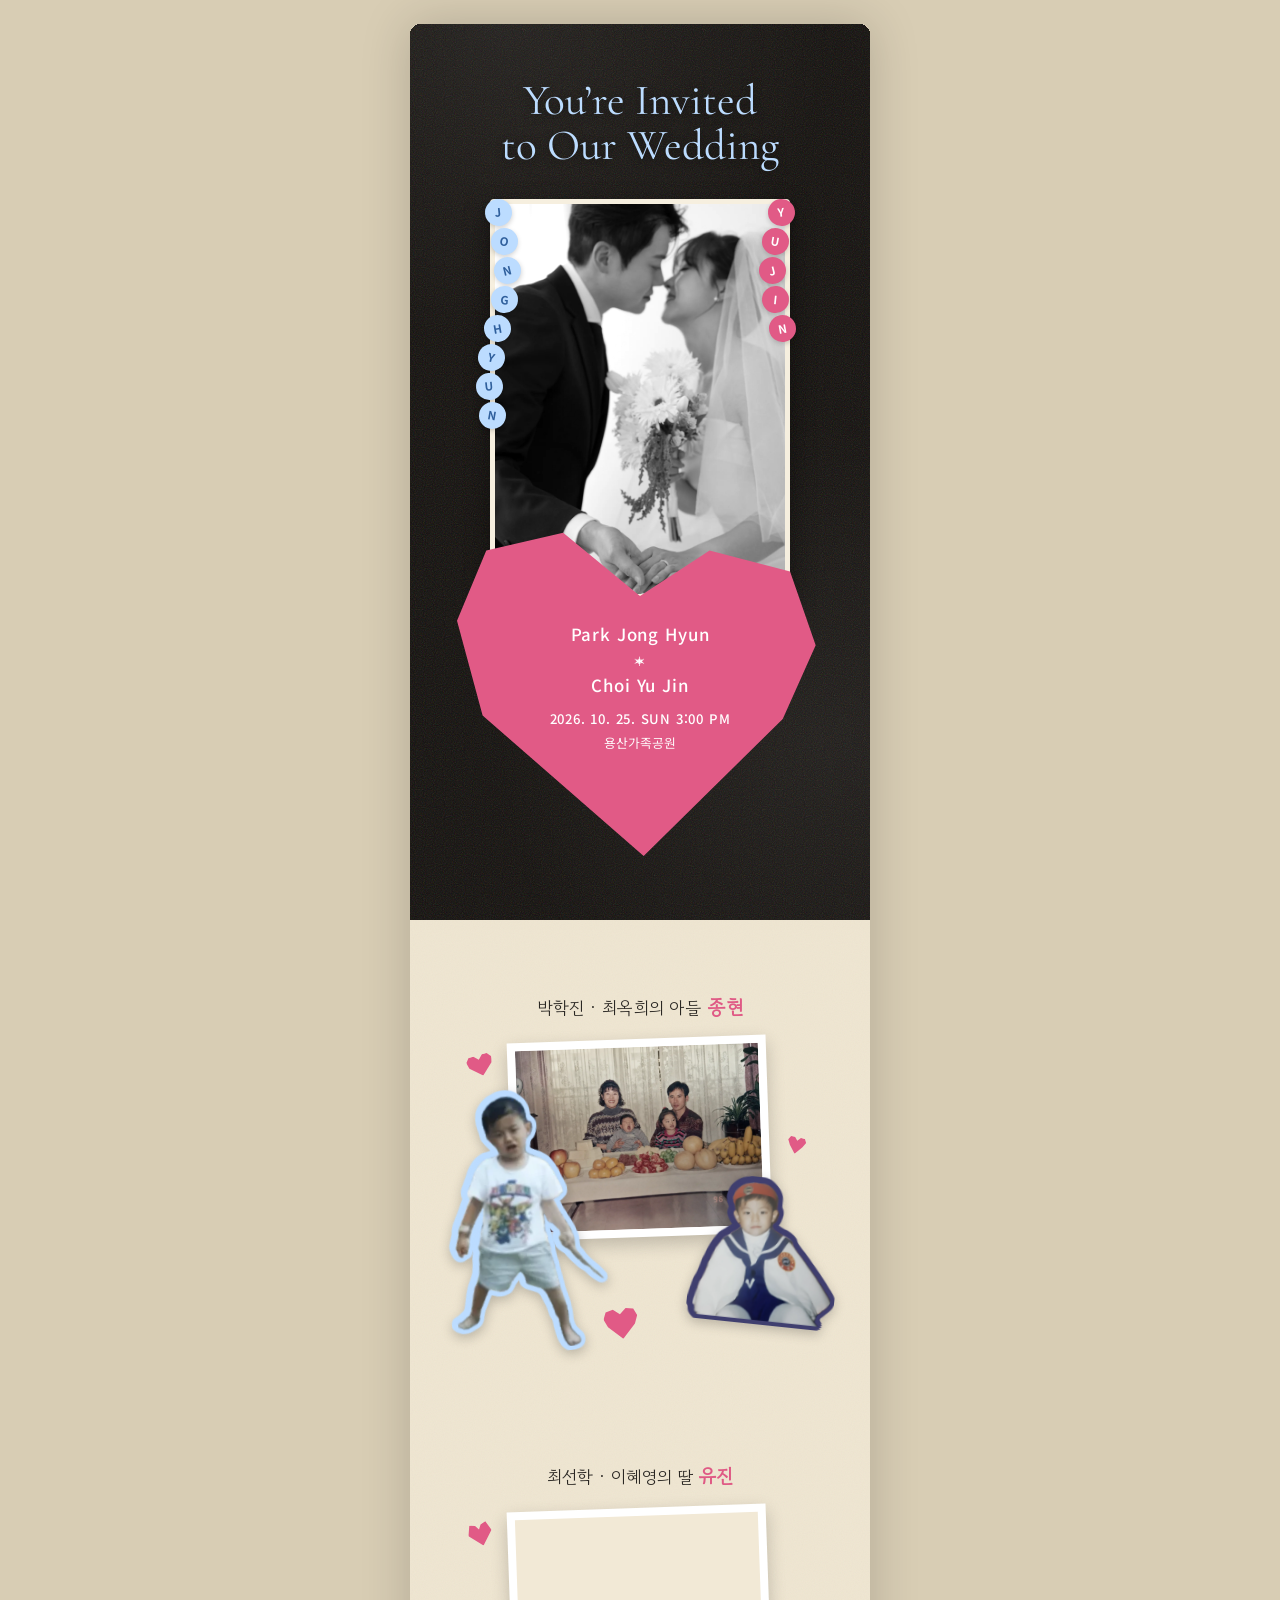
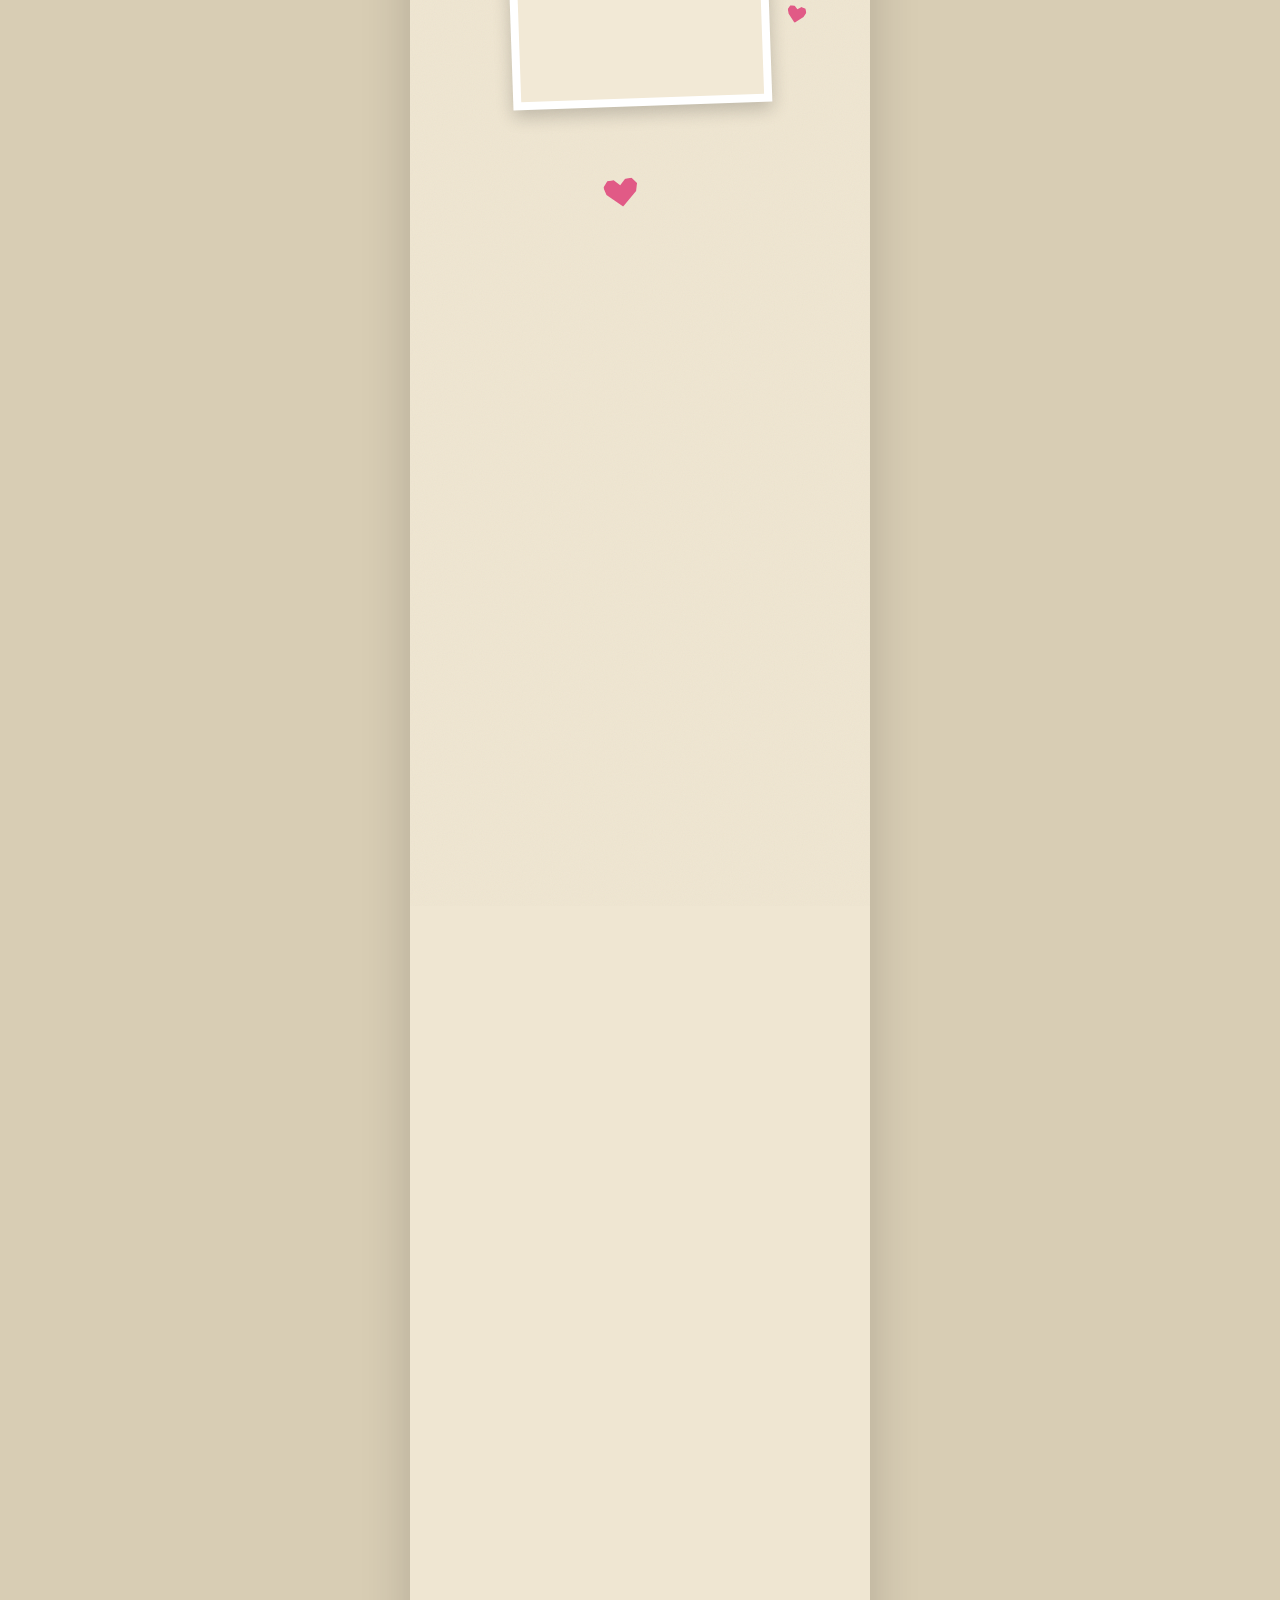
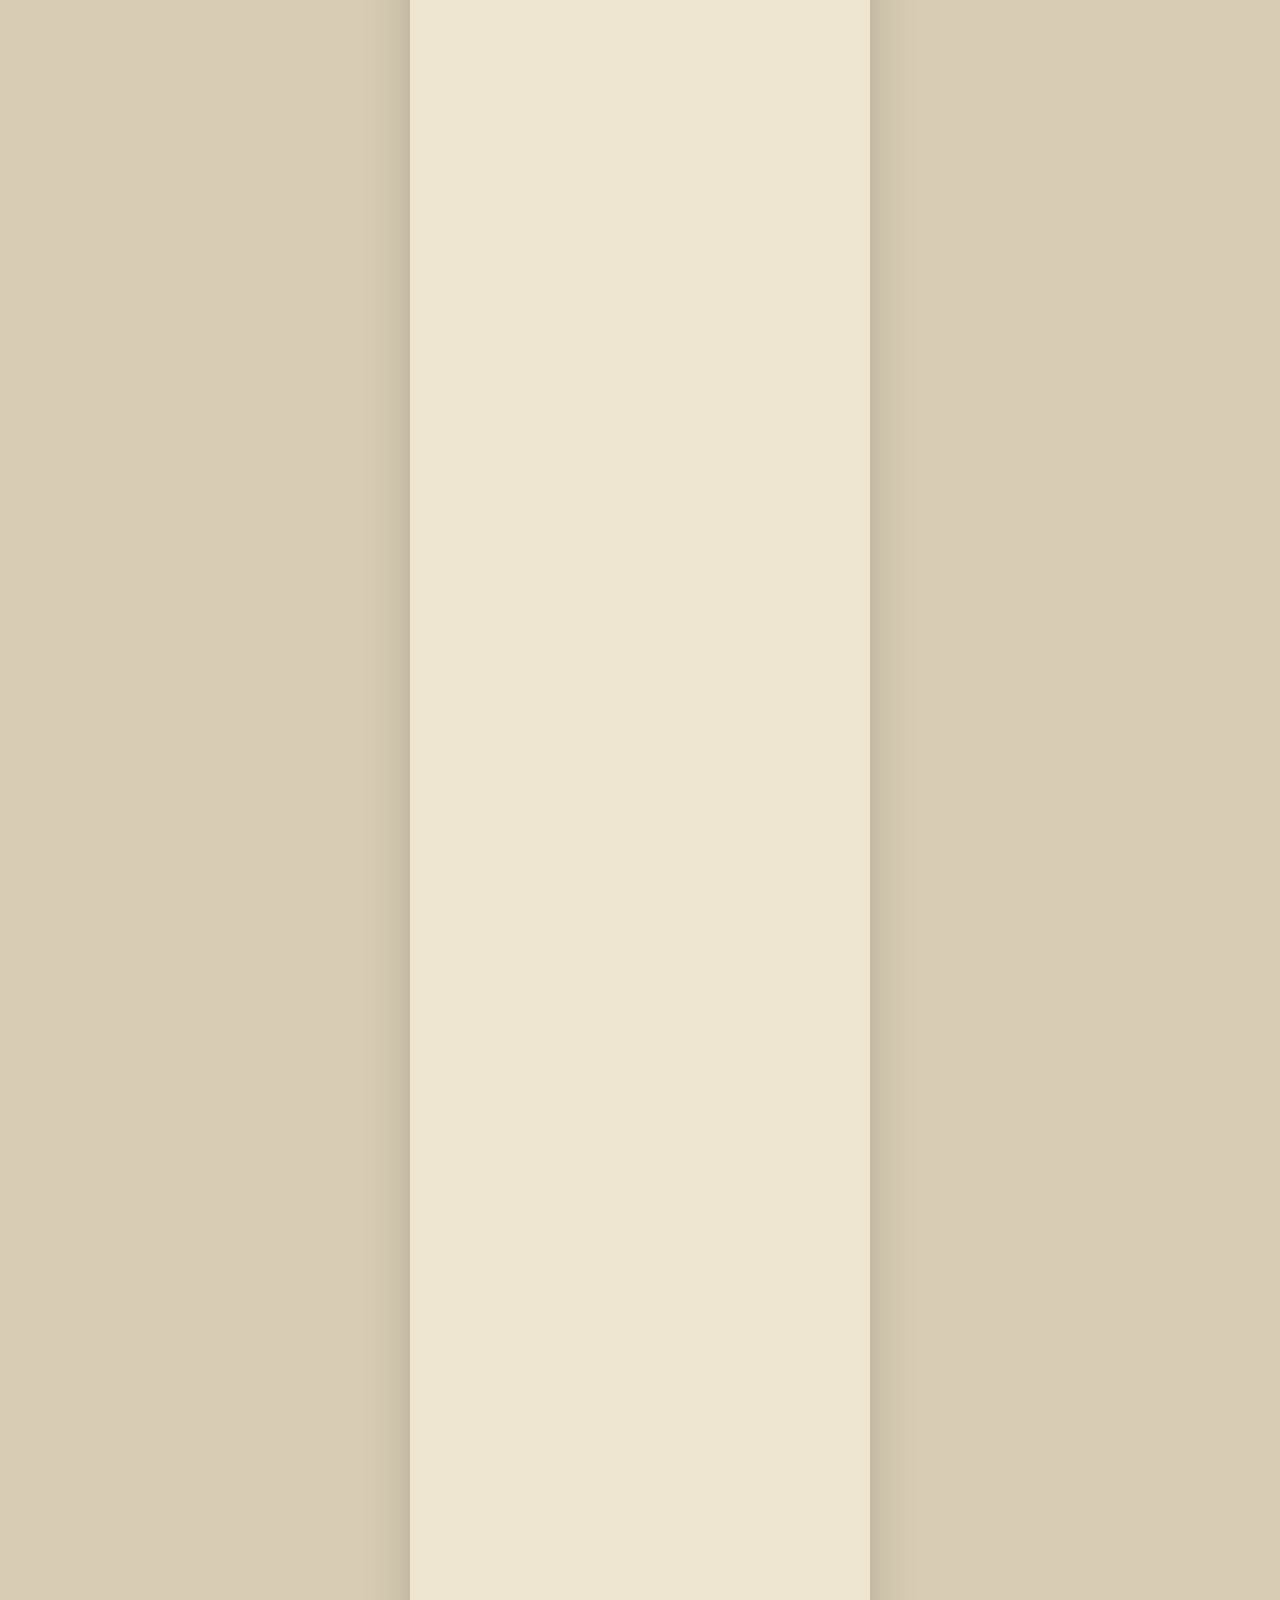
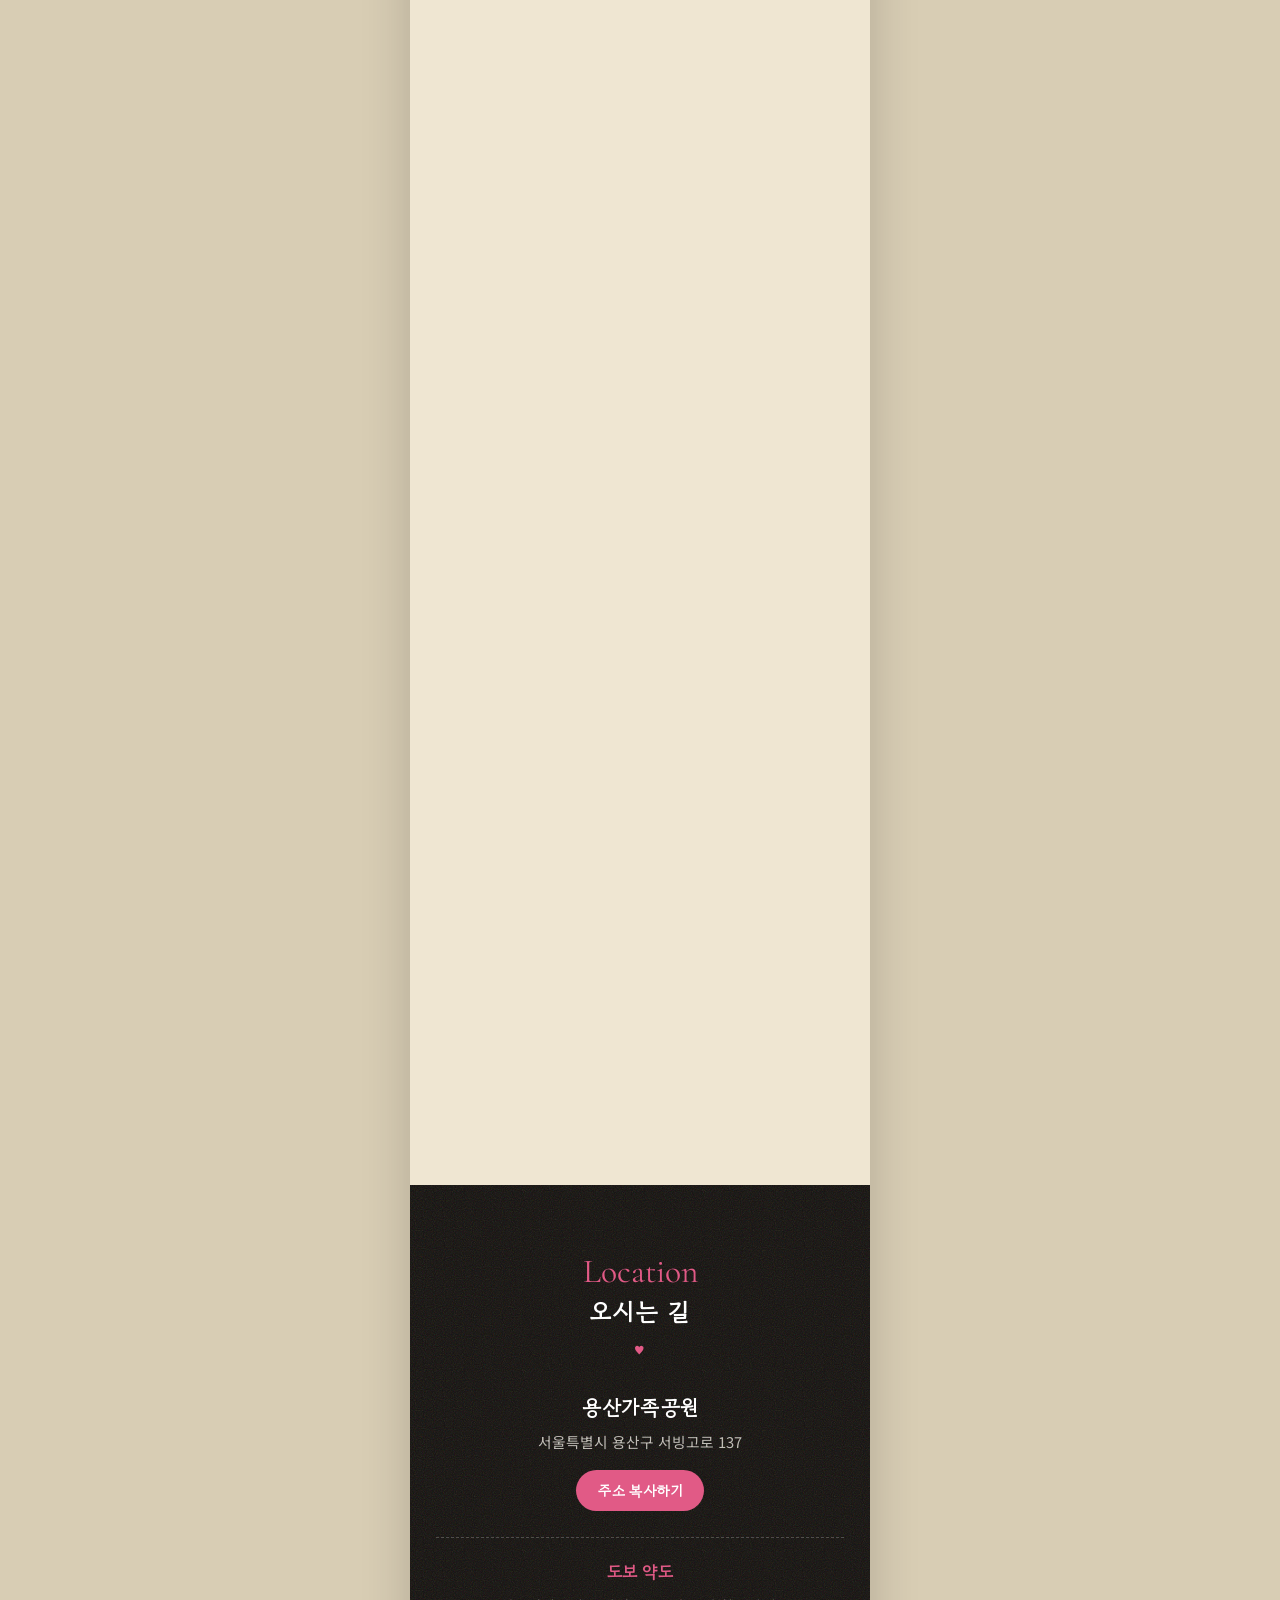
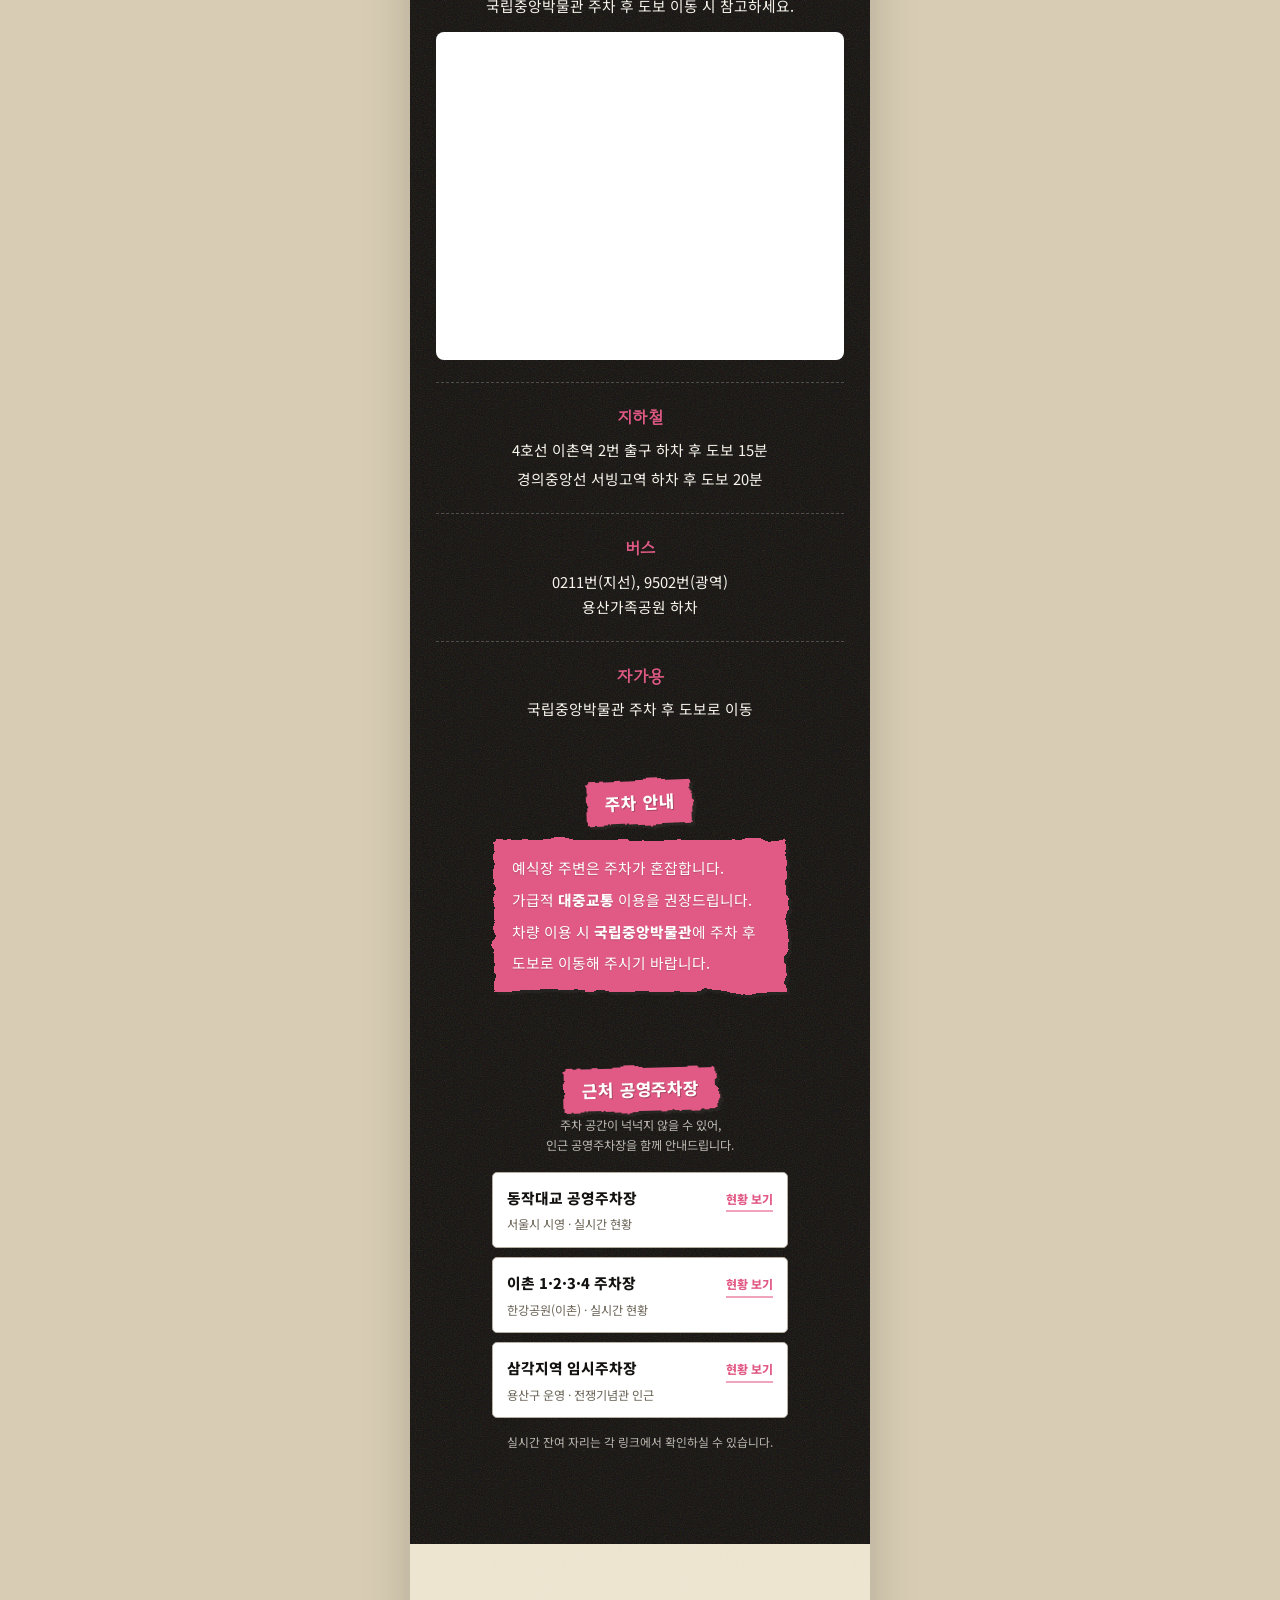
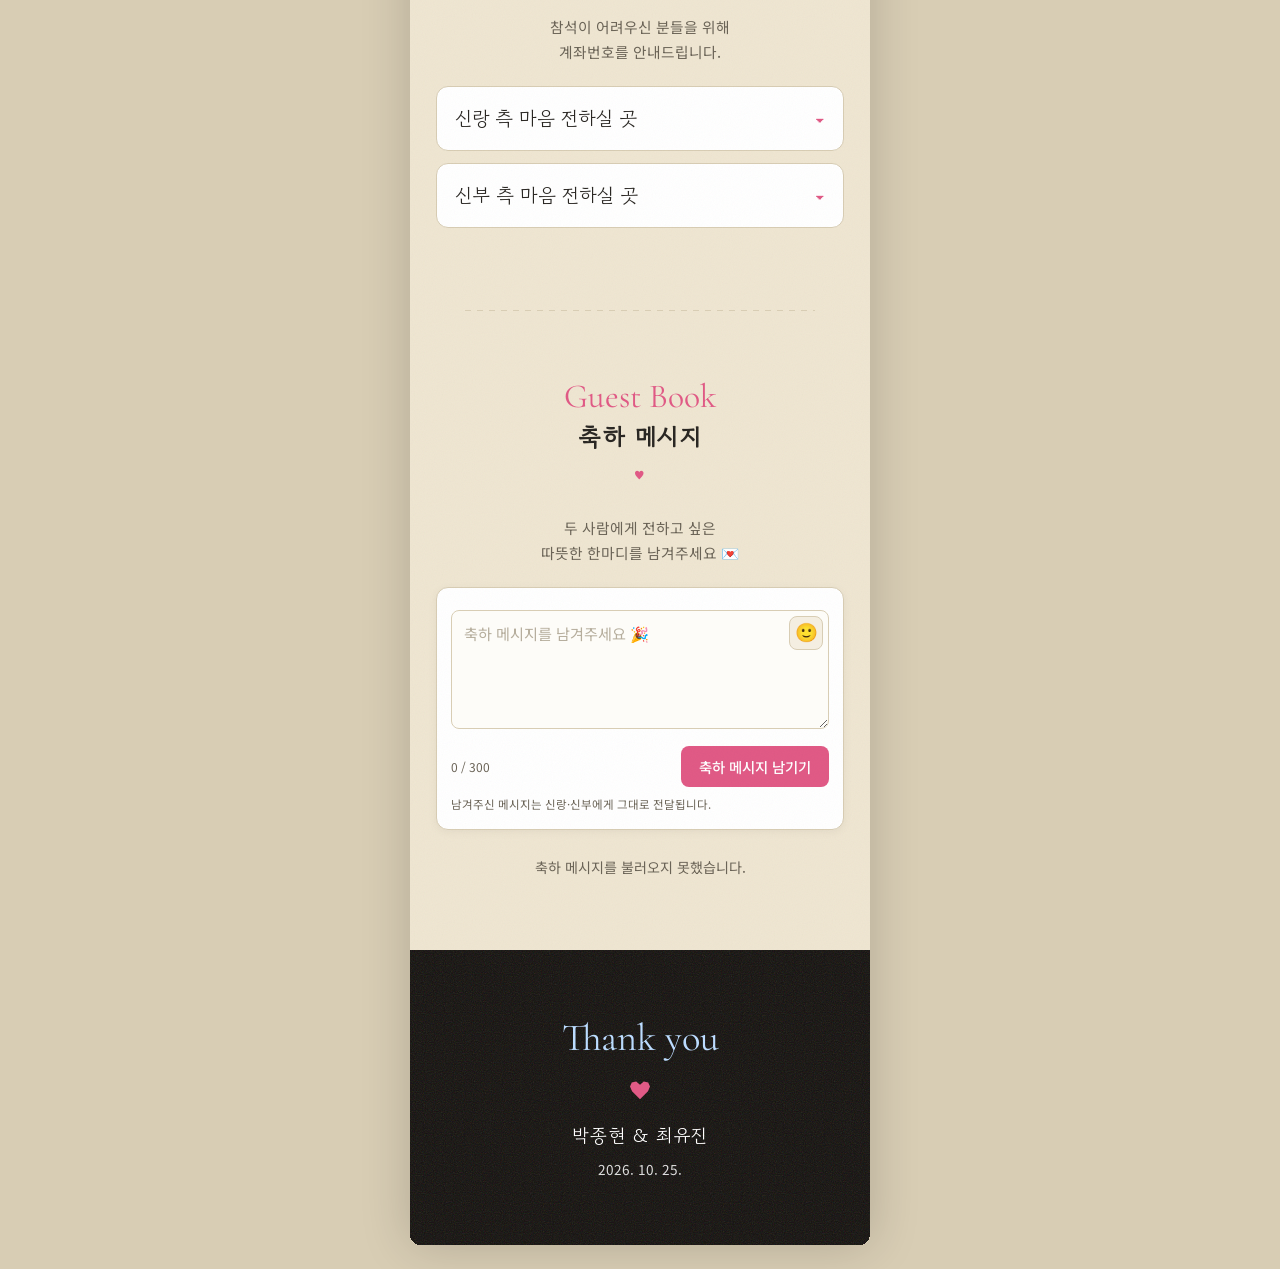
==== index.html @ 134d1e21 "갤러리 제목 제거 · 예식 일시 연핑크+하트 달력 · 안내/오시는 길 검정 배경 - 갤러리: "Gallery / 갤러리" 제목 제거, 사진만 노출 - 예식 일시: 연핑크 배경에 날" ====
<!DOCTYPE html>
<html lang="ko">
<head>
  <meta charset="UTF-8" />
  <meta name="viewport" content="width=device-width, initial-scale=1.0, maximum-scale=1.0, user-scalable=no" />
  <title>박종현 ♥ 최유진 결혼합니다</title>
  <meta name="description" content="2026년 10월 25일 일요일 오후 3시, 용산가족공원. 박종현 · 최유진 결혼식에 초대합니다." />

  <!-- Open Graph (카카오톡/문자 공유 시 미리보기)
       카톡·페북 스크래퍼는 og:image를 "URL 단위"로 캐시한다. 파일만 갈아끼우면 주소가 그대로라
       옛 썸네일이 계속 나가므로, 절대주소 + ?v= 버전을 붙이고 썸네일 교체 시 admin이 v를 갱신한다.
       (절대주소는 카카오가 상대경로를 못 읽는 경우가 있어서. 레포 이름을 바꾸면 여기도 함께 고칠 것) -->
  <meta property="og:type" content="website" />
  <meta property="og:url" content="https://choieujin.github.io/wd-0ea4a06c36/" />
  <meta property="og:title" content="박종현 ♥ 최유진 결혼합니다" />
  <meta property="og:description" content="2026.10.25 (일) 오후 3시 · 용산가족공원" />
  <meta property="og:image" content="https://choieujin.github.io/wd-0ea4a06c36/assets/images/og.jpg?v=20260809" />
  <meta property="og:image:width" content="1200" />
  <meta property="og:image:height" content="630" />
  <meta property="og:image:type" content="image/jpeg" />
  <meta name="twitter:card" content="summary_large_image" />

  <link rel="preconnect" href="https://fonts.googleapis.com" />
  <link rel="preconnect" href="https://fonts.gstatic.com" crossorigin />
  <!-- 폰트는 렌더링을 막지 않도록 비동기 로드 (첫 화면을 폰트 다운로드보다 먼저 그림).
       미사용 굵기(Noto 300, Cormorant italic·600) 제거로 다운로드량도 축소. -->
  <link rel="preload" as="style"
        href="https://fonts.googleapis.com/css2?family=Cormorant+Garamond:wght@400;500&family=Gowun+Dodum&family=Noto+Sans+KR:wght@400;500;700&display=swap" />
  <link rel="stylesheet" media="print" onload="this.media='all'"
        href="https://fonts.googleapis.com/css2?family=Cormorant+Garamond:wght@400;500&family=Gowun+Dodum&family=Noto+Sans+KR:wght@400;500;700&display=swap" />
  <noscript>
    <link rel="stylesheet"
          href="https://fonts.googleapis.com/css2?family=Cormorant+Garamond:wght@400;500&family=Gowun+Dodum&family=Noto+Sans+KR:wght@400;500;700&display=swap" />
  </noscript>
  <link rel="stylesheet" href="assets/css/style.css?v=38" />
</head>
<body>

  <main class="invitation">

    <!-- ===== 표지 (검정 구겨진 종이) ===== -->
    <section class="cover reveal">
      <p class="cover__script">You’re Invited<br/>to Our Wedding</p>

      <div class="cover__stage">
        <div class="duo duo--gray cover__photo">
          <img src="assets/gallery/IMG_9952.webp" alt="박종현 최유진" style="object-position: 74% center;" onerror="this.classList.add('is-missing')" />
        </div>
        <div class="beads" data-text="JONGHYUN" data-color="blue" data-anchor="left"></div>
        <div class="beads" data-text="YUJIN" data-color="pink" data-anchor="right"></div>
      </div>

      <div class="heart-card cover__heart">
        <div class="heart-card__inner">
          <br/>
          <p class="cover__names">Park Jong Hyun<br /><span class="cover__star">✶</span><br />Choi Yu Jin</p>
          <p class="cover__date">2026. 10. 25. SUN 3:00 PM</p>
          <p class="cover__place">용산가족공원</p>
        </div>
      </div>
      <span class="float-heart float-heart--a"></span>
      <span class="float-heart float-heart--b"></span>
    </section>

    <!-- ===== 인사말 (편지) ===== -->
    <section class="greeting reveal paper">
      <!-- <p class="script-label">Invitation</p>
      <h2 class="section-title">초대합니다</h2> -->

      <div class="child-group">
        <p class="child-group__who">박학진 · 최옥희의 아들 <strong>종현</strong></p>
        <div class="collage">
          <figure class="collage__main">
            <div class="frame">
              <img src="assets/images/childhood/family-groom.webp" alt="종현 가족사진" loading="lazy" width="1280" height="960" decoding="async"
                   onerror="this.style.display='none'; this.closest('.collage__main').classList.add('is-empty')" />
              <span class="ph"><i class="ph-heart"></i>가족사진</span>
            </div>
          </figure>
          <div class="cutout cutout--a cutout--sky">
            <img src="assets/images/childhood/baby-groom-1.webp" alt="종현 어린시절 1" loading="lazy" width="204" height="346" decoding="async"
                 onerror="this.style.display='none'; this.closest('.cutout').classList.add('is-empty')" />
            <span class="ph">애기사진</span>
          </div>
          <div class="cutout cutout--b cutout--navy">
            <img src="assets/images/childhood/baby-groom-2.webp" alt="종현 어린시절 2" loading="lazy" width="1275" height="1280" decoding="async"
                 onerror="this.style.display='none'; this.closest('.cutout').classList.add('is-empty')" />
            <span class="ph">애기사진</span>
          </div>
          <span class="xheart xheart--v3 col-heart col-heart--1"></span>
          <span class="xheart xheart--v2 col-heart col-heart--2"></span>
          <span class="xheart xheart--v1 col-heart col-heart--3"></span>
        </div>
      </div>

      <div class="child-group">
        <p class="child-group__who">최선학 · 이혜영의 딸 <strong>유진</strong></p>
        <div class="collage">
          <figure class="collage__main">
            <div class="frame">
              <img src="assets/images/childhood/family-bride.webp" alt="유진 가족사진" loading="lazy" width="1280" height="863" decoding="async"
                   onerror="this.style.display='none'; this.closest('.collage__main').classList.add('is-empty')" />
              <span class="ph"><i class="ph-heart"></i>가족사진</span>
            </div>
          </figure>
          <div class="cutout cutout--a cutout--pink">
            <img src="assets/images/childhood/baby-bride-1.webp" alt="유진 어린시절 1" loading="lazy" width="1280" height="956" decoding="async"
                 onerror="this.style.display='none'; this.closest('.cutout').classList.add('is-empty')" />
            <span class="ph">애기사진</span>
          </div>
          <div class="cutout cutout--b cutout--orange">
            <img src="assets/images/childhood/baby-bride-2.webp" alt="유진 어린시절 2" loading="lazy" width="930" height="1156" decoding="async"
                 onerror="this.style.display='none'; this.closest('.cutout').classList.add('is-empty')" />
            <span class="ph">애기사진</span>
          </div>
          <span class="xheart xheart--v4 col-heart col-heart--1"></span>
          <span class="xheart xheart--v1 col-heart col-heart--2"></span>
          <span class="xheart xheart--v3 col-heart col-heart--3"></span>
          <br/>
          <br/>

          <!-- <div class="polaroid">
            <img src="assets/images/main.webp" alt="박종현 최유진" loading="lazy" width="1280" height="960" decoding="async" onerror="this.closest('.polaroid').style.display='none'" />
            <p class="polaroid__cap">Jonghyun &amp; Yujin · 26.10.25</p>
          </div> -->
        </div>
      </div>

      <div class="story-mosaic reveal">
        <p class="story-mosaic__quote">서로의 시간이 만나<br />하나의 이야기가<br />되었습니다.</p>
        <figure class="mframe mframe--1">
          <img src="assets/images/story/tulip.webp" alt="" loading="lazy" decoding="async" width="853" height="1280"
               onerror="this.style.display='none'; this.closest('.mframe').classList.add('is-empty')" />
          <span class="mframe__ph">사진</span>
        </figure>
        <figure class="mframe mframe--2">
          <img src="assets/images/story/KK.webp" alt="" loading="lazy" decoding="async" width="719" height="1280"
               onerror="this.style.display='none'; this.closest('.mframe').classList.add('is-empty')" />
          <span class="mframe__ph">사진</span>
        </figure>
        <figure class="mframe mframe--3">
          <img src="assets/images/story/sancheon.webp" alt="" loading="lazy" decoding="async" width="960" height="1280"
               onerror="this.style.display='none'; this.closest('.mframe').classList.add('is-empty')" />
          <span class="mframe__ph">사진</span>
        </figure>
        <figure class="mframe mframe--4">
          <img src="assets/images/story/junjo.webp" alt="" loading="lazy" decoding="async" width="960" height="1280"
               style="object-position: 25% 50%;"
               onerror="this.style.display='none'; this.closest('.mframe').classList.add('is-empty')" />
          <span class="mframe__ph">사진</span>
        </figure>
        <figure class="mframe mframe--5">
          <img src="assets/images/story/IMG_4201.webp" alt="" loading="lazy" decoding="async" width="1280" height="960"
               style="object-position: 48% 85%;"
               onerror="this.style.display='none'; this.closest('.mframe').classList.add('is-empty')" />
          <span class="mframe__ph">사진</span>
        </figure>
      </div>
    </section>

    <section class="greeting reveal paper">
      <p class="greeting__text">
        함께 보낸 <span id="togetherDays">1520</span>일,<br /><br />
        하루하루가 빠짐없이 즐거웠기에<br />
        앞으로의 날들도<br />
        함께 채워가려 합니다.<br /><br /><br />
        두 사람이 가장 행복한 날,<br /><br />
        소중한 분들을 초대하오니<br />
        귀한 걸음 하시어<br />
        축복해 주시면<br />
        감사하겠습니다.
      </p>
      <br /><br />
      <span class="float-heart float-heart--c">---</span>

      <!-- <div class="letter-stage">
        <div class="duo duo--pink letter-photo">
          <img src="assets/images/pinkdot.webp" alt="박종현 최유진" loading="lazy" width="392" height="590" decoding="async" />
        </div>
        <div class="beads beads--sm" data-text="LOVE" data-color="pink" data-anchor="right"></div>
      </div> -->

    </section>

    <!-- ===== 하트 로켓 ===== -->
    <!-- <section class="locket-section reveal">
      <p class="script-label">Always Together</p>
      <div class="locket">
        <svg class="locket__chain" viewBox="0 0 200 150" preserveAspectRatio="xMidYMin meet" aria-hidden="true">
          <path d="M150,52 C150,28 162,16 188,5" fill="none" stroke="#b9b9b9" stroke-width="5" stroke-linecap="round" stroke-dasharray="1.6 7" />
          <path d="M150,52 C150,28 138,16 112,5" fill="none" stroke="#b9b9b9" stroke-width="5" stroke-linecap="round" stroke-dasharray="1.6 7" />
          <ellipse cx="150" cy="56" rx="8" ry="9" fill="none" stroke="#dcdcdc" stroke-width="4" />
        </svg>

        <div class="locket__half locket__half--left">
          <div class="lk-heart">
            <div class="lk-rim"></div>
            <div class="lk-groove"></div>
            <div class="lk-photo">
              <img src="assets/images/locket-left.png" alt="신랑신부 1" loading="lazy"
                   onerror="this.closest('.lk-photo').classList.add('is-empty')" />
              <span class="lk-ph">사진</span>
            </div>
          </div>
        </div>

        <div class="locket__hinge"></div>

        <div class="locket__half locket__half--right">
          <div class="lk-heart">
            <div class="lk-rim"></div>
            <div class="lk-groove"></div>
            <div class="lk-photo">
              <img src="assets/images/locket-right.png" alt="신랑신부 2" loading="lazy"
                   onerror="this.closest('.lk-photo').classList.add('is-empty')" />
              <span class="lk-ph">사진</span>
            </div>
          </div>
        </div>

        <span class="float-heart locket__heart"></span>
      </div>
    </section> -->

    <!-- ===== 갤러리 (제목 없이 사진만 꽉 차게) ===== -->
    <section class="gallery reveal paper">
      <div class="gallery__grid" id="galleryGrid"></div>
      <p class="gallery__empty" id="galleryEmpty">사진을 준비 중입니다.</p>
    </section>

    <!-- ===== 캘린더 / D-day ===== -->
    <section class="calendar reveal paper">
      <p class="script-label">The Day</p>
      <h2 class="section-title">예식 일시</h2>
      <p class="calendar__headline">2026년 10월 25일 일요일<br />오후 3시</p>

      <!-- 달력은 main.js 의 initCalendar() 가 그린다(예식일에 하트 표시).
           달력이 하트 안에 들어가야 하므로 하트 크기/여백을 바꿀 때는 화면으로 확인할 것. -->
      <div class="calendar__card">
        <svg class="calendar__heart" viewBox="0 0 100 92" aria-hidden="true" focusable="false">
          <path d="M50 90 C 16 66, 0 48, 0 29 C 0 11, 13 1, 27 1 C 38 1, 46 7, 50 15 C 54 7, 62 1, 73 1 C 87 1, 100 11, 100 29 C 100 48, 84 66, 50 90 Z" />
        </svg>
        <div class="calendar__grid" id="calendar"></div>
      </div>
      <p class="calendar__dday" id="dday"></p>
    </section>

    <!-- ===== 예식 안내 (검정 배경) ===== -->
    <section class="notice reveal dark">
      <p class="notice__text">용산가족공원 야외에서<br />진행되는 예식입니다.<br /><br />복장은 자유예요!<span role="img" aria-label="편한 옷차림(짱구 룩)" style="display:inline-block;vertical-align:-0.36em;margin:0 .12em;"><svg width="22" height="25" viewBox="0 0 28 32" xmlns="http://www.w3.org/2000/svg"><path d="M9 4 Q14 7 19 4 L25 8 L21 12 L20 11 L20 17.5 L8 17.5 L8 11 L7 12 L3 8 Z" fill="#E8412E"/><path d="M9 4 Q14 7 19 4 L17.4 5.6 Q14 8 10.6 5.6 Z" fill="#C12B20"/><path d="M8.4 18 L19.6 18 L19.6 28 L15.1 28 L14 22.4 L12.9 28 L8.4 28 Z" fill="#F2C12E"/></svg></span><br />격식 차리지 않으셔도 괜찮아요.<br /><br />흰옷이든 후드티에 청바지든,<br />편한 대로 소풍 오듯<br />와 주셔도 좋습니다 :)</p>
      <p class="notice__text">화환은 공간 특성상 정중히 사양합니다.<br />마음만 감사히 받겠습니다.</p>
    </section>

    <!-- 찢어진 종이 가장자리 필터 -->
    <svg width="0" height="0" style="position:absolute" aria-hidden="true" focusable="false">
      <filter id="torn-edge" x="-10%" y="-10%" width="120%" height="120%">
        <feTurbulence type="fractalNoise" baseFrequency="0.022 0.07" numOctaves="5" seed="7" result="n" />
        <feDisplacementMap in="SourceGraphic" in2="n" scale="12" xChannelSelector="R" yChannelSelector="G" />
      </filter>
    </svg>

    <!-- ===== 오시는 길 (검정 배경 · 흰 글씨) ===== -->
    <section class="location reveal dark">
      <p class="script-label">Location</p>
      <h2 class="section-title">오시는 길</h2>
      <p class="location__name"><!--E:loc-name-->용산가족공원<!--/E:loc-name--></p>
      <p class="location__addr"><!--E:loc-addr-->서울특별시 용산구 서빙고로 137<!--/E:loc-addr--></p>
      <!-- 주소는 .location__addr 에서 읽는다(admin 으로 주소를 고쳐도 그대로 복사됨) -->
      <button class="addr-copy" id="addrCopy" type="button">주소 복사하기</button>

      <!-- 지도(도보 약도)를 안내 문구보다 먼저 보여준다. -->
      <div class="info-block" id="walkMapBlock">
        <h3>도보 약도</h3>
        <p>국립중앙박물관 주차 후 도보 이동 시 참고하세요.</p>
        <a class="walk-map" href="assets/images/walk-map.webp" target="_blank" rel="noopener">
          <img src="assets/images/walk-map.webp" alt="국립중앙박물관에서 용산가족공원까지 도보 약도" loading="lazy" width="843" height="677" decoding="async"
               onerror="if(!this.dataset.fb){this.dataset.fb=1;this.src='assets/images/walk-map.jpg';this.closest('a').href='assets/images/walk-map.jpg';}else{document.getElementById('walkMapBlock').style.display='none';}" />
        </a>
      </div>

      <div class="info-block">
        <h3>지하철</h3>
        <!--E:loc-subway--><p>4호선 이촌역 2번 출구 하차 후 도보 15분</p>
        <p>경의중앙선 서빙고역 하차 후 도보 20분</p><!--/E:loc-subway-->
      </div>
      <div class="info-block">
        <h3>버스</h3>
        <!--E:loc-bus--><p>0211번(지선), 9502번(광역)<br />용산가족공원 하차</p><!--/E:loc-bus-->
      </div>
      <div class="info-block">
        <h3>자가용</h3>
        <!--E:loc-car--><p> 국립중앙박물관 주차 후 도보로 이동</p><!--/E:loc-car-->
      </div>
      <div class="park-notice">
        <p class="park-notice__title">주차 안내</p>
        <div class="park-notice__lines">
          <p class="park-notice__line">예식장 주변은 주차가 혼잡합니다.</p>
          <p class="park-notice__line">가급적 <strong>대중교통</strong> 이용을 권장드립니다.</p>
          <p class="park-notice__line">차량 이용 시 <strong>국립중앙박물관</strong>에 주차 후</p>
          <p class="park-notice__line">도보로 이동해 주시기 바랍니다.</p>
        </div>
      </div>

      <!-- ===== 실시간 주차 현황(자동 수집) — 원복 가능성 있어 주석 처리 =====
           복원하려면 아래 블록 주석 해제 + parking.js 스크립트 태그 주석 해제
           + .github/workflows/parking.yml 의 schedule 크론 주석 해제.
      <div class="park-live" id="parkLive" data-src="assets/data/parking.json" data-remote="https://raw.githubusercontent.com/choieujin/wd-0ea4a06c36/main/assets/data/parking.json">
        <h3 class="park-live__title">실시간 주차 현황</h3>
        <p class="park-live__updated" id="parkUpdated">불러오는 중…</p>
        <ul class="park-live__list" id="parkList"></ul>
        <p class="park-live__foot">결혼식 당일 10분 간격으로 업데이트될 예정입니다.</p>
      </div>
      ===== /실시간 주차 현황 ===== -->

      <!-- ===== 근처 공영주차장(정적 안내) ===== -->
      <div class="park-live">
        <h3 class="park-live__title">근처 공영주차장</h3>
        <p class="park-live__updated">주차 공간이 넉넉지 않을 수 있어,<br />인근 공영주차장을 함께 안내드립니다.</p>
        <ul class="park-live__list">
          <li class="park-card is-clickable is-link">
            <a class="park-card__hit" href="https://parking.seoul.go.kr/#" target="_blank" rel="noopener">
              <div class="park-card__head">
                <span class="park-card__name">동작대교 공영주차장</span>
                <span class="park-card__link">현황 보기</span>
              </div>
              <span class="park-card__note">서울시 시영 · 실시간 현황</span>
            </a>
          </li>
          <li class="park-card is-clickable is-link">
            <a class="park-card__hit" href="https://www.ihangangpark.kr/parking/region/region6" target="_blank" rel="noopener">
              <div class="park-card__head">
                <span class="park-card__name">이촌 1·2·3·4 주차장</span>
                <span class="park-card__link">현황 보기</span>
              </div>
              <span class="park-card__note">한강공원(이촌) · 실시간 현황</span>
            </a>
          </li>
          <li class="park-card is-clickable is-link">
            <a class="park-card__hit" href="https://www.yong-san.or.kr/site/main/parking/infos" target="_blank" rel="noopener">
              <div class="park-card__head">
                <span class="park-card__name">삼각지역 임시주차장</span>
                <span class="park-card__link">현황 보기</span>
              </div>
              <span class="park-card__note">용산구 운영 · 전쟁기념관 인근</span>
            </a>
          </li>
        </ul>
        <p class="park-live__foot">실시간 잔여 자리는 각 링크에서 확인하실 수 있습니다.</p>
      </div>
    </section>

    <!-- ===== 마음 전하기 (계좌) ===== -->
    <section class="accounts reveal paper">
      <p class="accounts__desc">참석이 어려우신 분들을 위해<br />계좌번호를 안내드립니다.</p>

      <details class="acc-group">
        <summary>신랑 측 마음 전하실 곳</summary>
        <!-- 계좌 목록은 admin의 '마음 전하실 곳' 패널이 통째로 다시 쓴다. 마커를 지우지 말 것. -->
        <ul class="acc-list"><!--E:acc-groom-->
          <li class="acc-item" data-account="65230292107545" data-bank="국민은행" data-name="박학진">
            <div class="acc-item__info"><span class="acc-bank">국민은행 · 박학진</span><span class="acc-no">65230292107545</span></div>
            <button class="acc-copy" type="button">복사</button>
          </li>
          <li class="acc-item" data-account="28220104118980" data-bank="국민은행" data-name="최옥희">
            <div class="acc-item__info"><span class="acc-bank">국민은행 · 최옥희</span><span class="acc-no">28220104118980</span></div>
            <button class="acc-copy" type="button">복사</button>
          </li>
          <li class="acc-item" data-account="100042513517" data-bank="토스뱅크" data-name="박종현">
            <div class="acc-item__info"><span class="acc-bank">토스뱅크 · 박종현</span><span class="acc-no">100042513517</span></div>
            <button class="acc-copy" type="button">복사</button>
          </li>
        <!--/E:acc-groom--></ul>
      </details>

      <details class="acc-group">
        <summary>신부 측 마음 전하실 곳</summary>
        <ul class="acc-list"><!--E:acc-bride-->
          <li class="acc-item" data-account="50351602086986" data-bank="우체국" data-name="최선학">
            <div class="acc-item__info"><span class="acc-bank">우체국 · 최선학</span><span class="acc-no">50351602086986</span></div>
            <button class="acc-copy" type="button">복사</button>
          </li>
          <li class="acc-item" data-account="01023774788107" data-bank="하나은행" data-name="이혜영">
            <div class="acc-item__info"><span class="acc-bank">하나은행 · 이혜영</span><span class="acc-no">01023774788107</span></div>
            <button class="acc-copy" type="button">복사</button>
          </li>
          <li class="acc-item" data-account="100009175730" data-bank="토스뱅크" data-name="최유진">
            <div class="acc-item__info"><span class="acc-bank">토스뱅크 · 최유진</span><span class="acc-no">100009175730</span></div>
            <button class="acc-copy" type="button">복사</button>
          </li>
        <!--/E:acc-bride--></ul>
      </details>
    </section>

    <!-- ===== 축하 메시지 (방명록) =====
         DB를 쓰지 않는다. 하객이 남긴 글은 구글 폼으로 보내져 구글 시트에 쌓이고,
         이 화면은 그 시트를 읽어서 보여준다.
         폼·시트 주소는 assets/js/guestbook-config.js 에서 설정한다(설정법도 그 파일에).
         설정이 비어 있으면 자동으로 읽기 전용이 된다. -->
    <section class="guestbook reveal paper" id="guestbook">
      <p class="script-label">Guest Book</p>
      <h2 class="section-title">축하 메시지</h2>
      <p class="guestbook__desc">두 사람에게 전하고 싶은<br />따뜻한 한마디를 남겨주세요 💌</p>

      <p class="gb-notice" id="gbNotice" hidden></p>

      <form class="gb-form" id="gbForm" autocomplete="off" novalidate>
        <div class="gb-form__msg">
          <textarea class="gb-textarea" id="gbMsg" rows="4"
                    placeholder="축하 메시지를 남겨주세요 🎉" aria-label="축하 메시지"></textarea>
          <button class="gb-emoji-btn" id="gbEmojiBtn" type="button"
                  aria-label="이모지 넣기" aria-expanded="false">🙂</button>
        </div>

        <div class="gb-emoji" id="gbEmojiPad" hidden></div>

        <div class="gb-form__foot">
          <span class="gb-charcount" id="gbCharCount">0 / 300</span>
          <button class="gb-submit" id="gbSubmit" type="submit">축하 메시지 남기기</button>
        </div>
        <p class="gb-form__hint" id="gbHint">남겨주신 메시지는 신랑·신부에게 그대로 전달됩니다.</p>
      </form>

      <p class="gb-count" id="gbCount"></p>
      <ul class="gb-list" id="gbList"></ul>
      <p class="gb-empty" id="gbEmpty">첫 번째 축하 메시지를 남겨주세요.</p>
      <button class="gb-more" id="gbMore" type="button" hidden>더보기</button>
    </section>

    <!-- ===== 푸터 (검정 구겨진 종이) ===== -->
    <footer class="footer">
      <p class="footer__script">Thank you</p>
      <span class="footer__heart"></span>
      <p class="footer__names">박종현 &amp; 최유진</p>
      <p class="footer__date">2026. 10. 25.</p>
    </footer>
  </main>



  <!-- 라이트박스 -->
  <div class="lightbox" id="lightbox" hidden>
    <button class="lightbox__close" id="lbClose" type="button" aria-label="닫기">&times;</button>
    <button class="lightbox__nav lightbox__prev" id="lbPrev" type="button" aria-label="이전">&lsaquo;</button>
    <img class="lightbox__img" id="lbImg" src="" alt="" />
    <button class="lightbox__nav lightbox__next" id="lbNext" type="button" aria-label="다음">&rsaquo;</button>
  </div>

  <!-- 토스트 -->
  <div class="toast" id="toast" role="status" aria-live="polite"></div>

  <script defer src="assets/js/gallery-list.js?v=12"></script>
  <!-- 실시간 주차 위젯 비활성화(원복 가능). 복원 시 주석 해제.
  <script defer src="assets/js/parking.js?v=19"></script>
  -->
  <script defer src="assets/js/decor.js?v=12"></script>
  <script defer src="assets/js/main.js?v=14"></script>
  <script defer src="assets/js/guestbook-config.js?v=1"></script>
  <script defer src="assets/js/guestbook.js?v=4"></script>
</body>
</html>
---- assets/css/style.css ----
:root {
  /* 핀터레스트 감성 팔레트: 크림 종이 + 핫핑크 + 하늘색 + 잉크 */
  --cream: #efe6d2;
  --cream-2: #e7dcc4;
  --paper: #f6efdf;
  --ink: #2a2723;
  --ink-soft: #6b6457;
  --line: #d8cdb4;
  --pink: #e15a86;
  --orage:#ffaa33;
  --navy: #403F6F;
  --pink-soft: #f0a4bb;
  --blush: #e8b3c4;   /* 예식 일시 섹션 연핑크 배경 */
  --sky: #bcdcff;
  --sky-ink: #2f5f9c;
  --black: #141210;

  --maxw: 460px;
  --hand: "Gowun Dodum", sans-serif;
  --pen: "Gowun Dodum", sans-serif;
  --script: "Cormorant Garamond", "Gowun Dodum", sans-serif;
  --sans: "Noto Sans KR", sans-serif;

  /* 종이 그레인 (재사용) */
  --grain: url("data:image/svg+xml,%3Csvg xmlns='http://www.w3.org/2000/svg' width='180' height='180'%3E%3Cfilter id='n'%3E%3CfeTurbulence type='fractalNoise' baseFrequency='0.9' numOctaves='2' stitchTiles='stitch'/%3E%3C/filter%3E%3Crect width='100%25' height='100%25' filter='url(%23n)'/%3E%3C/svg%3E");
}

* { margin: 0; padding: 0; box-sizing: border-box; }
html { scroll-behavior: smooth; }

body {
  background: #d8cdb4;
  color: var(--ink);
  font-family: var(--sans);
  line-height: 1.7;
  -webkit-font-smoothing: antialiased;
  -webkit-tap-highlight-color: transparent;
}

.invitation {
  max-width: var(--maxw);
  margin: 0 auto;
  background: var(--cream);
  box-shadow: 0 0 50px rgba(0, 0, 0, 0.18);
  overflow: hidden;
  position: relative;
}

section { padding: 70px 26px; text-align: center; position: relative; }

/* 크림 종이 질감 */
.paper { background: var(--cream); position: relative; }
.paper::before {
  content: "";
  position: absolute; inset: 0;
  background-image: var(--grain);
  opacity: 0.05;
  mix-blend-mode: multiply;
  pointer-events: none;
}
section.paper + section.paper::after {
  content: "";
  position: absolute; top: 0; left: 12%; right: 12%;
  height: 1px;
  background: repeating-linear-gradient(90deg, var(--line) 0 6px, transparent 6px 12px);
}

/* ===== 공통 타이틀 ===== */
.script-label {
  font-family: var(--script);
  font-size: 2.1rem;
  color: var(--pink);
  line-height: 1;
  margin-bottom: 4px;
}
.section-title {
  font-family: var(--hand);
  font-weight: 700;
  font-size: 1.5rem;
  letter-spacing: 0.06em;
  color: var(--ink);
  margin-bottom: 30px;
}
.section-title::after {
  content: "♥";
  display: block;
  font-size: 0.7rem;
  color: var(--pink);
  margin: 8px auto 0;
}

/* ===== Reveal ===== */
.reveal { opacity: 0; transform: translateY(26px); transition: opacity 0.9s ease, transform 0.9s ease; }
.reveal.is-visible { opacity: 1; transform: none; }

/* 표지는 첫 화면이므로 JS(IntersectionObserver) 실행을 기다리지 않고
   CSS 로드 애니메이션으로 즉시 페이드인 → 초기 화면 지연 방지 */
.cover.reveal { animation: coverIn 0.9s ease both; }
@keyframes coverIn { from { opacity: 0; transform: translateY(26px); } to { opacity: 1; transform: none; } }

@media (prefers-reduced-motion: reduce) {
  .reveal { opacity: 1; transform: none; transition: none; }
  .cover.reveal { animation: none; opacity: 1; transform: none; }
}

/* ===== 핑크 듀오톤 + 하프톤 ===== */
.duo { position: relative; overflow: hidden; isolation: isolate; background: #e9dcc4; }
.duo img { width: 100%; height: 100%; object-fit: cover; display: block; }
.duo img.is-missing { opacity: 0; }

.duo--gray img { filter: grayscale(1) contrast(1.06) brightness(1.02); }

.duo--pink img {
  filter: grayscale(1) sepia(1) hue-rotate(286deg) saturate(3) contrast(1.05) brightness(1.06);
}
/* 하프톤 점 패턴 */
.duo--pink::after {
  content: ""; position: absolute; inset: 0; pointer-events: none;
  background-image: radial-gradient(circle, rgba(110,0,55,0.55) 0.6px, transparent 1.2px);
  background-size: 3.4px 3.4px;
  mix-blend-mode: multiply;
  opacity: 0.55;
}
/* 크림 하이라이트 */
.duo--pink::before {
  content: ""; position: absolute; inset: 0; pointer-events: none; z-index: 1;
  background: linear-gradient(160deg, rgba(246,239,223,0.20), rgba(255,120,170,0.10));
  mix-blend-mode: screen;
}

/* ===== 글자 구슬 (beads) ===== */
.beads { position: absolute; top: 0; pointer-events: none; z-index: 4; }
.beads[data-anchor="left"] { left: -14px; }
.beads[data-anchor="right"] { right: -14px; }
.bead {
  position: absolute;
  width: 27px; height: 27px;
  display: flex; align-items: center; justify-content: center;
  border-radius: 50%;
  background: var(--pink);
  color: #fff;
  font-family: var(--sans);
  font-weight: 700;
  font-size: 0.72rem;
  letter-spacing: 0;
  box-shadow: 0 2px 5px rgba(0,0,0,0.18);
  opacity: 0;
  transition: opacity 0.5s ease, transform 0.5s ease;
}
.beads[data-color="blue"] .bead { background: var(--sky); color: var(--sky-ink); }
.bead--dot { width: 11px; height: 11px; }
.beads--sm .bead { width: 23px; height: 23px; font-size: 0.64rem; }
.beads.is-on .bead { opacity: 1; }

/* ===== 컷페이퍼 하트 ===== */
.heart-card {
  position: relative;
  width: 92%;
  max-width: 366px;
  aspect-ratio: 1 / 0.96;
  margin: 0 auto;
  background: var(--pink);
  /* 좌우 비대칭 하트 — 왼쪽 봉우리는 더 크고 둥글게, 오른쪽은 살짝 작고 각지게 */
  clip-path: polygon(51% 100%, 7% 60%, 0% 33%, 8% 13%, 29% 8%, 50% 26%, 69% 13%, 91% 19%, 98% 40%, 89% 61%);
  filter: drop-shadow(0 8px 14px rgba(0,0,0,0.28));
  display: flex; align-items: center; justify-content: center;
}
.heart-card__inner { padding: 0 13% 12%; color: #fff; transform: translateY(8%); }

/* ===== 떠다니는 하트 장식 ===== */
.float-heart {
  position: absolute; width: 22px; height: 22px; z-index: 5;
  background: var(--pink);
  clip-path: polygon(50% 100%, 10% 60%, 0% 36%, 9% 16%, 31% 11%, 50% 27%, 69% 11%, 91% 16%, 100% 36%, 90% 60%);
}
.float-heart--a { top: 18%; right: 18px; transform: rotate(-12deg); width: 18px; height: 18px; opacity: 0.9; }
.float-heart--b { bottom: 14%; left: 22px; transform: rotate(14deg); width: 26px; height: 26px; }
.float-heart--c { top: 30px; right: 30px; transform: rotate(10deg); }

/* ===== 각진 하트 유틸 (다양한 형태/크기) ===== */
.xheart { display: inline-block; background: var(--pink); width: 20px; height: 20px; }
.xheart--sky { background: var(--sky); }
.xheart--v1 { clip-path: polygon(50% 100%, 10% 60%, 0% 36%, 9% 16%, 31% 11%, 50% 27%, 69% 11%, 91% 16%, 100% 36%, 90% 60%); }
.xheart--v2 { clip-path: polygon(50% 100%, 16% 58%, 2% 32%, 13% 12%, 34% 12%, 50% 30%, 66% 12%, 87% 12%, 98% 32%, 84% 58%); }
.xheart--v3 { clip-path: polygon(50% 96%, 6% 56%, 0% 33%, 14% 16%, 33% 16%, 50% 33%, 67% 16%, 86% 16%, 100% 33%, 94% 56%); }
.xheart--v4 { clip-path: polygon(50% 100%, 4% 50%, 18% 12%, 39% 19%, 50% 36%, 61% 19%, 82% 12%, 96% 50%); }

/* 페이지 곳곳에 흩뿌리는 장식 하트 (decor.js가 생성) */
.deco-heart {
  position: absolute; pointer-events: none; z-index: 3;
  opacity: 0; transition: opacity 0.7s ease;
}
.deco-heart.is-on { opacity: var(--o, 0.85); }

/* ===== Cover (검정 구겨진 종이) ===== */
.cover {
  background: var(--black);
  background-image: var(--grain);
  background-blend-mode: soft-light;
  color: #fff;
  padding: 54px 26px 64px;
  overflow: hidden;
}
.cover::after {
  content: ""; position: absolute; inset: 0; pointer-events: none;
  background:
    radial-gradient(120% 60% at 20% 0%, rgba(255,255,255,0.06), transparent 60%),
    radial-gradient(120% 60% at 90% 80%, rgba(255,255,255,0.05), transparent 60%);
}
.cover > * { position: relative; z-index: 2; }
.cover__script {
  font-family: var(--script);
  font-size: 2.7rem;
  line-height: 1.05;
  color: var(--sky);
  margin-bottom: 30px;
  text-shadow: 0 2px 10px rgba(0,0,0,0.4);
}
.cover__script span { font-size: 2.4rem; }

.cover__stage {
  position: relative;
  width: 78%;
  max-width: 300px;
  margin: 0 auto 26px;
  padding: 0;
}
.cover__photo {
  aspect-ratio: 3 / 4;
  border-radius: 4px;
  border: 5px solid #f6efdf;
  box-shadow: 0 10px 26px rgba(0,0,0,0.45);
}

.cover__heart { margin-top: -120px; position: relative; z-index: 3; }
.cover__names {
  font-family: var(--sans);
  font-weight: 500;
  font-size: 1.05rem;
  letter-spacing: 0.05em;
  line-height: 1.5;
  margin-bottom: 10px;
}
.cover__star { color: #fff; font-size: 0.72rem; display: inline-block; margin: 1px 0; }
.cover__date {
  font-family: var(--sans);
  font-size: 0.82rem;
  letter-spacing: 0.06em;
  font-weight: 500;
}
.cover__place { font-size: 0.8rem; margin-top: 2px; opacity: 0.95; }

/* ===== Greeting (편지) ===== */
.letter-stage { position: relative; width: 70%; max-width: 270px; margin: 0 auto 34px; }
.letter-photo {
  aspect-ratio: 4 / 5;
  border-radius: 3px;
  border: 6px solid #fff;
  box-shadow: 0 6px 16px rgba(120,40,70,0.22);
  transform: rotate(-2deg);
}
.greeting__text {
  font-family: var(--pen);
  font-size: 1.12rem;
  color: var(--ink);
  line-height: 1.75;
  letter-spacing: 0.01em;
}
.greeting__text span { color: var(--pink); font-weight: inherit; }
.greeting__family {
  margin-top: 34px;
  font-family: var(--hand);
  color: var(--ink-soft);
  font-size: 1.0rem;
}
.greeting__family p { margin: 4px 0; }
.greeting__family strong { color: var(--pink); font-weight: 700; }

/* ===== Sketchbook Page (블루그레이 크라프트 종이 + 스프링 제본 + 흰 손글씨) =====
   섹션 전체를 한 장의 스케치북 페이지로 만들어 글·사진이 같은 종이 위에 얹힌다. */
.sketchbook-page {
  background-color: #67738c;
  background-image:
    radial-gradient(60% 38% at 80% 14%, rgba(0,0,0,0.12), transparent 70%),
    radial-gradient(52% 36% at 16% 86%, rgba(0,0,0,0.12), transparent 70%),
    var(--grain);
  background-blend-mode: soft-light, soft-light, soft-light;
  color: #f7f4ec;
  padding-left: 46px;                  /* 왼쪽 제본 공간 확보 */
  box-shadow: inset 30px 0 26px -24px rgba(0,0,0,0.45);   /* 제본 쪽 그늘 */
  overflow: hidden;
}
.sketchbook-page::before {             /* 종이 그레인 한 겹 더 */
  content: ""; position: absolute; inset: 0; z-index: 0; pointer-events: none;
  background-image: var(--grain);
  opacity: 0.08; mix-blend-mode: overlay;
}
.sketchbook-page > * { position: relative; z-index: 2; }
/* .story 의 background/padding 단축 속성을 이긴다 */
.story.sketchbook-page {
  background-color: #67738c;
  padding-left: 46px;
}

/* 왼쪽 제본 — 철제 스프링 없이, 세월에 가장자리가 살짝 닳은 펀치 구멍만 (섹션 전체 높이) */
/* 결합 선택자로 .story > * / .sketchbook-page * 의 position:relative 를 이긴다 */
.sketchbook-page > .sketchbook__rings {
  position: absolute; top: 14px; bottom: 14px; left: 8px; width: 32px;
  z-index: 4; pointer-events: none;
  background-image: url("data:image/svg+xml,%3Csvg%20xmlns%3D%22http%3A%2F%2Fwww.w3.org%2F2000%2Fsvg%22%20width%3D%2232%22%20height%3D%2290%22%20viewBox%3D%220%200%2032%2090%22%3E%3Cdefs%3E%3CradialGradient%20id%3D%22h%22%20cx%3D%2250%25%22%20cy%3D%2244%25%22%20r%3D%2258%25%22%3E%3Cstop%20offset%3D%220%25%22%20stop-color%3D%22%230e1016%22%20stop-opacity%3D%220.8%22%2F%3E%3Cstop%20offset%3D%2252%25%22%20stop-color%3D%22%23181d27%22%20stop-opacity%3D%220.66%22%2F%3E%3Cstop%20offset%3D%2270%25%22%20stop-color%3D%22%23eef1f6%22%20stop-opacity%3D%220.32%22%2F%3E%3Cstop%20offset%3D%2286%25%22%20stop-color%3D%22%23ffffff%22%20stop-opacity%3D%220%22%2F%3E%3C%2FradialGradient%3E%3C%2Fdefs%3E%3Cellipse%20cx%3D%2216%22%20cy%3D%2216%22%20rx%3D%228%22%20ry%3D%229%22%20fill%3D%22url(%23h)%22%2F%3E%3Cpath%20d%3D%22M9.6%2012%20q-2%203.6%200.6%206.6%22%20stroke%3D%22%23d3d8e2%22%20stroke-width%3D%220.9%22%20fill%3D%22none%22%20stroke-opacity%3D%220.34%22%2F%3E%3Cellipse%20cx%3D%2215.2%22%20cy%3D%2245%22%20rx%3D%228.4%22%20ry%3D%228.6%22%20fill%3D%22url(%23h)%22%2F%3E%3Cpath%20d%3D%22M21.4%2040.4%20q3%202.6%201.2%205.4%22%20stroke%3D%22%23525a6e%22%20stroke-width%3D%221%22%20fill%3D%22none%22%20stroke-opacity%3D%220.55%22%2F%3E%3Cellipse%20cx%3D%2216.4%22%20cy%3D%2274%22%20rx%3D%227.7%22%20ry%3D%229.3%22%20fill%3D%22url(%23h)%22%2F%3E%3Cpath%20d%3D%22M22%2078%20q2.2%201.7%200.8%203.6%22%20stroke%3D%22%23d3d8e2%22%20stroke-width%3D%220.8%22%20fill%3D%22none%22%20stroke-opacity%3D%220.3%22%2F%3E%3C%2Fsvg%3E");
  background-repeat: repeat-y;
  background-position: left center;
  background-size: 32px 90px;
}

/* 페이지 위 글씨는 흰 손글씨로 */
.sketchbook-page .story__quote,
.sketchbook-page .greeting__text,
.sketchbook-page .notice__text { color: #f7f4ec; }
.sketchbook-page .story__quote { font-size: 1.08rem; }
.sketchbook-page .greeting__text { font-size: 1.02rem; line-height: 1.72; }
.sketchbook-page .greeting__text span { color: #ffd6e3; }
.sketchbook-page .notice__text { font-size: 1.0rem; line-height: 1.65; }
.sketchbook-page .notice__text + .notice__text { border-top-color: rgba(255,255,255,0.32); }

/* 사진은 종이에 붙인 듯한 느낌 (흰 테두리 + 마스킹 테이프) */
.sketchbook-page .polaroid { position: relative; box-shadow: 0 12px 24px rgba(0,0,0,0.32); }
.sketchbook-page .polaroid::before,
.sketchbook-page .letter-stage::before {
  content: ""; position: absolute; top: -14px; left: 50%;
  width: 86px; height: 26px; z-index: 5;
  transform: translateX(-50%) rotate(-4deg);
  background: rgba(247,244,236,0.55);
  box-shadow: 0 1px 4px rgba(0,0,0,0.18);
}
.sketchbook-page .letter-photo { box-shadow: 0 10px 22px rgba(0,0,0,0.3); }

/* ===== Story (폴라로이드) ===== */
.story { background: var(--cream-2); padding: 60px 26px; }
.story::before {
  content: ""; position: absolute; inset: 0;
  background-image: var(--grain); opacity: 0.05; mix-blend-mode: multiply; pointer-events: none;
}
.story > * { position: relative; z-index: 2; }
.story__quote {
  font-family: var(--hand);
  font-size: 1.2rem;
  color: var(--ink);
  line-height: 1.7;
  margin-bottom: 30px;
}
/* ===== Story gallery wall (좌상단 글씨 · 격자 정렬 액자) ===== */
.story-mosaic {
  margin-top: 220px;              /* 문구 이전 빈 공간 */
  width: 100%;
  aspect-ratio: 1 / 1;
  display: grid;
  grid-template-columns: repeat(4, 1fr);
  grid-template-rows: repeat(4, 1fr);
  gap: 10px;
  grid-template-areas:
    "q q .  d"
    "q q c  d"
    "a b c  d"
    "a b e  e";
}
.story-mosaic__quote {
  grid-area: q;
  align-self: start;
  margin: 0;
  font-family: var(--hand);
  font-size: 1.24rem;
  line-height: 1.62;
  color: var(--ink);
  letter-spacing: -0.01em;
  text-align: left;
  padding-left: 2px;
}
.mframe {
  position: relative;
  margin: 0;
  background: transparent;
  border: none;
  border-radius: 2px;
  box-shadow: 0 3px 10px rgba(0,0,0,0.12);
  overflow: hidden;
}
.mframe img { width: 100%; height: 100%; object-fit: cover; display: block; }
.mframe__ph {
  position: absolute; inset: 0; z-index: -1;
  display: flex; align-items: center; justify-content: center;
  font-family: var(--hand); font-size: 0.82rem; color: var(--ink-soft);
  opacity: 0.55;
}
.mframe.is-empty { background: #f4f1ea; }
.mframe.is-empty .mframe__ph { z-index: 1; }

/* 갤러리 월: 크기가 다른 액자가 격자에 정렬 */
.mframe--1 { grid-area: a; }
.mframe--2 { grid-area: b; }
.mframe--3 { grid-area: c; }
.mframe--4 { grid-area: d; }
.mframe--5 { grid-area: e; }

.polaroid {
  display: inline-block;
  background: #fff;
  padding: 12px 12px 44px;
  box-shadow: 0 10px 22px rgba(0,0,0,0.18);
  transform: rotate(2.5deg);
  max-width: 250px;
}
.polaroid img { width: 100%; display: block; }
.polaroid__cap {
  font-family: var(--hand);
  color: var(--ink-soft);
  font-size: 1.0rem;
  margin-top: 12px;
}

/* ===== Childhood (가족사진 + 아기 컷아웃 콜라주) ===== */
.child-intro {
  font-family: var(--hand); font-size: 1.08rem; color: var(--ink-soft);
  line-height: 1.6; margin: -8px 0 38px;
}
.child-group + .child-group { margin-top: 120px; }
.child-group__who {
  font-family: var(--hand); font-size: 1.08rem; color: var(--ink); margin-bottom: 16px;
}
.child-group__who strong { color: var(--pink); font-weight: 700; font-size: 1.22rem; }

.collage { position: relative; width: 100%; max-width: 360px; margin: 0 auto; min-height: 300px; }

/* 메인 가족사진 (인화 프레임) */
.collage__main {
  position: relative; width: 72%; margin: 0 auto;
  background: #fff; padding: 8px; box-shadow: 0 7px 18px rgba(0,0,0,0.2);
  transform: rotate(-2deg); z-index: 1;
}
.collage__main .frame { position: relative; aspect-ratio: 4 / 3; overflow: hidden; background: #f2e9d6; }
.collage__main img { width: 100%; height: 100%; object-fit: cover; display: block; }

/* 아기 컷아웃 (투명 PNG 스티커) */
.cutout { position: absolute; width: 42%; z-index: 3; }
.cutout img { width: 100%; height: auto; display: block; }
.cutout--a { left: -4%; bottom: -4%; transform: rotate(-7deg); }
.cutout--b { right: -4%; bottom: 6%; width: 38%; transform: rotate(6deg); }

/* 투명 PNG 가장자리를 따라 스티커 외곽선 그리기 */
.cutout--pink img {
  filter:
    drop-shadow(2px 0 0 var(--pink)) drop-shadow(-2px 0 0 var(--pink))
    drop-shadow(0 2px 0 var(--pink)) drop-shadow(0 -2px 0 var(--pink))
    drop-shadow(1.6px 1.6px 0 var(--pink)) drop-shadow(-1.6px -1.6px 0 var(--pink))
    drop-shadow(1.6px -1.6px 0 var(--pink)) drop-shadow(-1.6px 1.6px 0 var(--pink))
    drop-shadow(0 4px 6px rgba(0,0,0,0.22));
}

.cutout--navy img {
  filter:
    drop-shadow(2px 0 0 var(--navy)) drop-shadow(-2px 0 0 var(--navy))
    drop-shadow(0 2px 0 var(--navy)) drop-shadow(0 -2px 0 var(--navy))
    drop-shadow(1.6px 1.6px 0 var(--navy)) drop-shadow(-1.6px -1.6px 0 var(--navy))
    drop-shadow(1.6px -1.6px 0 var(--navy)) drop-shadow(-1.6px 1.6px 0 var(--navy))
    drop-shadow(0 4px 6px rgba(0,0,0,0.22));
}

.cutout--orange img {
  filter:
    drop-shadow(2px 0 0 var(--orage)) drop-shadow(-2px 0 0 var(--orage))
    drop-shadow(0 2px 0 var(--orage)) drop-shadow(0 -2px 0 var(--orage))
    drop-shadow(1.6px 1.6px 0 var(--orage)) drop-shadow(-1.6px -1.6px 0 var(--orage))
    drop-shadow(1.6px -1.6px 0 var(--orage)) drop-shadow(-1.6px 1.6px 0 var(--orage))
    drop-shadow(0 4px 6px rgba(0,0,0,0.22));
}
.cutout--sky img {
  filter:
    drop-shadow(2px 0 0 var(--sky)) drop-shadow(-2px 0 0 var(--sky))
    drop-shadow(0 2px 0 var(--sky)) drop-shadow(0 -2px 0 var(--sky))
    drop-shadow(1.6px 1.6px 0 var(--sky)) drop-shadow(-1.6px -1.6px 0 var(--sky))
    drop-shadow(1.6px -1.6px 0 var(--sky)) drop-shadow(-1.6px 1.6px 0 var(--sky))
    drop-shadow(0 4px 6px rgba(0,0,0,0.22));
}

/* 사진 넣기 전 플레이스홀더 */
.collage__main .ph, .cutout .ph {
  display: none; flex-direction: column; align-items: center; justify-content: center; gap: 6px;
  color: var(--ink-soft); font-family: var(--hand); font-size: 0.98rem;
}
.collage__main .ph { position: absolute; inset: 0; }
.collage__main.is-empty .ph { display: flex; }
.cutout .ph {
  aspect-ratio: 3 / 4; border: 3px dashed var(--pink); border-radius: 6px;
  background: repeating-linear-gradient(45deg, #f2e9d6 0 8px, #ece2cd 8px 16px);
}
.cutout--sky .ph { border-color: var(--sky); }
.cutout.is-empty .ph { display: flex; }
.ph-heart {
  width: 18px; height: 18px; background: var(--pink);
  clip-path: polygon(50% 100%, 10% 60%, 0% 36%, 9% 16%, 31% 11%, 50% 27%, 69% 11%, 91% 16%, 100% 36%, 90% 60%);
}

/* 콜라주 위에 얹히는 하트 */
.col-heart { position: absolute; z-index: 4; pointer-events: none; filter: drop-shadow(0 2px 3px rgba(0,0,0,0.2)); }
.col-heart--1 { width: 26px; height: 26px; top: 4%; left: 2%; transform: rotate(-16deg); }
.col-heart--2 { width: 19px; height: 19px; top: 32%; right: 4%; transform: rotate(12deg); }
.col-heart--3 { width: 34px; height: 34px; bottom: 0; left: 40%; transform: rotate(-8deg); }

/* ===== Calendar (연핑크 배경 · 진한 핑크 하트 안에 달력) ===== */
.calendar.paper { background: var(--blush); }
/* 연핑크 배경에서는 핑크 글씨가 묻혀서 진한 로즈로 */
.calendar .script-label, .calendar__dday { color: #a83258; }
.calendar__headline { font-family: var(--hand); font-size: 1.2rem; line-height: 1.5; margin-bottom: 10px; color: var(--ink); }

/* 하트가 달력을 감싼다. 달력은 하트의 가장 넓은 몸통에 오도록 위쪽으로 당겨 배치. */
.calendar__card {
  position: relative;
  /* 좁은 화면에서는 섹션 좌우 패딩까지 써서 하트를 최대한 크게 */
  width: 400px; max-width: calc(100% + 52px);
  aspect-ratio: 400 / 368;
  margin: 0 auto;
  display: flex; align-items: center; justify-content: center;
}
.calendar__heart {
  position: absolute; inset: 0;
  width: 100%; height: 100%;
  fill: var(--pink);
  pointer-events: none;
}
/* 폭은 하트에 비례(60%)해서 좁은 화면에서도 하트를 벗어나지 않는다 */
.calendar__grid {
  position: relative;
  display: grid;
  grid-template-columns: repeat(7, 1fr);
  gap: 2px 0;
  width: 60%;
  margin-top: -8%;
  font-size: clamp(0.64rem, 2.5vw, 0.78rem);
}
.calendar__grid .cal-head {
  font-family: var(--script);
  font-size: 0.96em; letter-spacing: 0.05em;
  color: rgba(255, 255, 255, 0.82); font-weight: 700; padding-bottom: 6px;
}
.calendar__grid .cal-head.sun { color: #fff; }
.calendar__grid .cal-cell { position: relative; padding: 5px 0; color: #fff; }
.calendar__grid .cal-cell.empty { color: transparent; }
.calendar__grid .cal-cell.sun { color: #ffe0ea; }
.calendar__grid .cal-cell.is-wedding { color: var(--sky-ink); font-weight: 800; }
/* 하트를 먼저 그리고 그 위에 숫자를 얹는다(음수 z-index 는 섹션 배경에 가려짐) */
.calendar__grid .cal-mark {
  position: absolute; left: 50%; top: 50%;
  width: 28px; height: 28px;
  background: var(--sky);
  clip-path: polygon(50% 100%, 10% 60%, 0% 36%, 9% 16%, 31% 11%, 50% 27%, 69% 11%, 91% 16%, 100% 36%, 90% 60%);
  transform: translate(-50%, -44%);
}
.calendar__grid .cal-num { position: relative; }
.calendar__dday { margin: 6px 0 30px; font-family: var(--hand); color: var(--pink); font-size: 1.0rem; }

/* ===== 검정 섹션 (예식 안내 · 오시는 길) ===== */
.dark {
  background: var(--black);
  background-image: var(--grain);
  background-blend-mode: soft-light;
  color: #f7f4ec;
}
.dark .section-title { color: #fff; }
.dark .notice__text { color: #f7f4ec; }
.dark .notice__text + .notice__text { border-top-color: rgba(255, 255, 255, 0.28); }
.dark .location__name { color: #fff; }
.dark .location__addr { color: rgba(247, 244, 236, 0.75); }
.dark .info-block { border-top-color: rgba(255, 255, 255, 0.22); }
.dark .info-block p { color: #f7f4ec; }
.dark .park-live__updated, .dark .park-live__foot { color: rgba(247, 244, 236, 0.72); }
.dark .walk-map img { border-color: rgba(255, 255, 255, 0.25); }

/* 주소 복사 버튼 */
.addr-copy {
  margin-top: 16px; padding: 10px 22px;
  border: none; border-radius: 24px;
  background: var(--pink); color: #fff;
  font-family: var(--hand); font-size: 0.9rem; font-weight: 700;
  cursor: pointer;
}
.addr-copy:active { background: #fff; color: var(--pink); }

/* ===== Location ===== */
.location__name { font-family: var(--hand); font-size: 1.28rem; font-weight: 700; color: var(--ink); }
.location__addr { color: var(--ink-soft); font-size: 0.92rem; margin-top: 4px; }
.location__maps { display: flex; gap: 8px; justify-content: center; margin: 24px 0 8px; flex-wrap: wrap; }
.map-btn {
  display: inline-block;
  padding: 9px 18px;
  border: 1.5px solid var(--pink);
  border-radius: 24px;
  color: var(--pink);
  text-decoration: none;
  font-size: 0.85rem;
  font-weight: 500;
  background: #fff;
}
.map-btn:active { background: var(--pink); color: #fff; }

.info-block { margin-top: 22px; padding-top: 20px; border-top: 1px dashed var(--line); }
.info-block:first-of-type { margin-top: 26px; }
.info-block h3 { font-family: var(--hand); font-size: 1.05rem; color: var(--pink); margin-bottom: 6px; }
.info-block p { font-size: 0.92rem; color: var(--ink); line-height: 1.7; }
.info-block p + p { margin-top: 4px; }
.info-block strong { color: var(--pink); font-weight: 700; }

/* ===== 주차 안내 — 블랙&핑크 마커 표기 ===== */
.park-notice, .park-live {
  position: relative; margin: 30px auto 0; max-width: 340px;
  background: transparent; border: none; text-align: left;
}
.park-notice { padding: 26px 24px 24px; }
.park-live { margin-top: 22px; padding: 26px 22px 22px; }
.park-notice > *, .park-live > * { position: relative; z-index: 1; }
/* 찢긴 핑크 테이프 라벨 — 흰 볼드 글씨 (그런지 포스터 느낌) */
.park-notice__title, .park-live__title {
  position: relative; display: table; margin: 4px auto 16px;
  font-family: var(--sans); font-size: 1.05rem; font-weight: 800;
  letter-spacing: 0.05em; color: #fff; padding: 7px 18px;
  transform: rotate(-2.5deg);
  text-shadow: 1px 1px 0 rgba(20,18,16,0.28);
}
.park-notice__title::before, .park-live__title::before {
  content: ""; position: absolute; inset: 0; z-index: -1;
  background: var(--pink);
  filter: url(#torn-edge) drop-shadow(3px 3px 0 rgba(20,18,16,0.2));
}
/* 거친 핑크 박스 위 흰 띠 (그런지 포스터 박스 느낌) */
.park-notice__lines {
  position: relative; margin-top: 4px;
  padding: 14px 18px; display: grid; gap: 3px;
}
.park-notice__lines::before {
  content: ""; position: absolute; inset: 0; z-index: -1;
  background: var(--pink);
  filter: url(#torn-edge) drop-shadow(3px 3px 0 rgba(20,18,16,0.16));
}
.park-notice__line {
  padding: 3px 0; text-align: left;
  font-size: 0.92rem; color: #fff; line-height: 1.55;
  text-shadow: 0 1px 1px rgba(20,18,16,0.18);
}
/* 강조 키워드 — 굵은 흰색 */
.park-notice__line strong { color: #fff; font-weight: 800; }

/* ===== 실시간 주차 현황 — 블랙&핑크 ===== */
.park-live__title { margin-bottom: 4px; transform: rotate(-1.5deg); }
.park-live__updated {
  text-align: center; font-size: 0.76rem; color: var(--ink-soft); margin-bottom: 16px;
}
.park-live__updated.is-stale { color: var(--pink); }
.park-live__list { list-style: none; padding: 0; margin: 0; display: grid; gap: 9px; }
.park-card {
  border: 1.5px solid #b5aea1; border-radius: 5px; background: #fff;
  padding: 12px 14px; box-shadow: 2px 2px 0 rgba(20,18,16,0.08);
}
.park-card__head { display: flex; justify-content: space-between; align-items: baseline; gap: 8px; }
.park-card__name { font-weight: 800; color: var(--black); font-size: 0.92rem; }
.park-card__chip {
  flex: none; font-size: 0.72rem; font-weight: 800; letter-spacing: 0.02em;
  color: var(--black); padding: 2px 9px; border-radius: 20px;
  border: 1.5px solid #b5aea1; background: #fff;
  display: inline-flex; align-items: center; gap: 5px;
}
.park-card__chip::before {
  content: ""; width: 6px; height: 6px; border-radius: 50%; background: #b3aa95;
}
.is-ok .park-card__chip::before { background: var(--pink); }
.is-busy .park-card__chip { background: var(--pink-soft); }
.is-busy .park-card__chip::before { background: var(--black); }
.is-full .park-card__chip { background: var(--black); color: #fff; }
.is-full .park-card__chip::before { background: var(--pink); }
.park-card__nums { display: block; margin-top: 5px; font-size: 0.88rem; color: var(--ink-soft); }
.park-card__nums strong { color: var(--black); font-size: 1.05rem; font-weight: 800; }
.park-card__nums--muted { color: var(--ink-soft); font-size: 0.82rem; }
.park-card__link, .park-card__go {
  flex: none; font-size: 0.75rem; font-weight: 800; color: var(--pink);
  text-decoration: none; white-space: nowrap;
  border-bottom: 2px solid var(--pink-soft); padding-bottom: 1px;
}
.park-card__note { display: block; margin-top: 2px; font-size: 0.76rem; color: var(--ink-soft); }

/* 클릭 가능한 주차 카드 (전체가 링크) */
.park-card__hit { display: block; color: inherit; text-decoration: none; }
.park-card.is-clickable { position: relative; cursor: pointer;
  transition: transform 0.12s ease, box-shadow 0.12s ease; }
.park-card.is-clickable:hover { box-shadow: 3px 3px 0 rgba(225,90,134,0.18); }
.park-card.is-clickable:active { transform: translateY(1px); box-shadow: 1px 1px 0 rgba(20,18,16,0.1); }
/* 상태 카드(숫자형)에는 우측 하단에 이동 표시 */
.park-card.is-clickable:not(.is-link) .park-card__hit { padding-right: 16px; }
.park-card.is-clickable:not(.is-link)::after {
  content: "›"; position: absolute; right: 12px; bottom: 8px;
  font-size: 1.1rem; line-height: 1; font-weight: 800; color: var(--pink);
}
.park-live__foot {
  text-align: center; font-size: 0.74rem; color: var(--ink-soft); margin-top: 14px;
}

.walk-map { display: block; margin-top: 14px; }
.walk-map img {
  width: 100%; height: auto; display: block;
  border-radius: 8px; border: 1px solid var(--line); background: #fff;
}

/* ===== Accounts ===== */
.accounts__desc { color: var(--ink-soft); font-size: 0.92rem; margin-bottom: 22px; }
.acc-group { border: 1.5px solid var(--line); border-radius: 12px; margin-bottom: 12px; background: #fff; overflow: hidden; text-align: left; }
.acc-group summary {
  list-style: none; cursor: pointer; padding: 15px 18px;
  font-family: var(--hand); font-size: 1.2rem; color: var(--ink);
  display: flex; justify-content: space-between; align-items: center;
}
.acc-group summary::-webkit-details-marker { display: none; }
.acc-group summary::after { content: "▾"; color: var(--pink); transition: transform 0.2s; }
.acc-group[open] summary::after { transform: rotate(180deg); }
.acc-list { list-style: none; padding: 0 14px 12px; }
.acc-item {
  display: flex; align-items: center; justify-content: space-between;
  padding: 12px 6px; border-top: 1px solid var(--line); gap: 10px;
}
.acc-item__info { display: flex; flex-direction: column; }
.acc-bank { font-size: 0.82rem; color: var(--ink-soft); }
.acc-no { font-size: 1rem; color: var(--ink); letter-spacing: 0.02em; font-weight: 500; }
.acc-copy {
  flex-shrink: 0; padding: 8px 16px; border: none; border-radius: 20px;
  background: var(--pink); color: #fff; font-size: 0.82rem; font-weight: 500; cursor: pointer;
}
.acc-copy:active { background: var(--ink); }

/* ===== Notice ===== */
.notice__text { font-family: var(--pen); color: var(--ink); font-size: 1.1rem; line-height: 1.6; }
.notice__text + .notice__text { margin-top: 22px; padding-top: 22px; border-top: 1px dashed var(--line); }

/* ===== Gallery (제목 없이 사진만 · 인스타그램 피드처럼 테두리 없이 꽉 찬 3열 격자) ===== */
.gallery { padding-top: 34px; padding-bottom: 34px; }
.gallery__grid {
  display: grid;
  grid-template-columns: repeat(3, 1fr);
  gap: 0;
  /* section 좌우 패딩(26px)을 상쇄해 화면 끝까지 꽉 채운다 */
  margin: 0 -26px;
}
.gallery__grid img {
  width: 100%; aspect-ratio: 1 / 1; object-fit: cover; display: block;
  cursor: pointer; background: #eadfc8;
  border: 0; border-radius: 0; box-shadow: none;
  transition: opacity 0.2s;
}
.gallery__grid img:active { opacity: 0.7; }
.gallery__empty { color: var(--ink-soft); font-size: 0.9rem; }
.gallery__empty.is-hidden { display: none; }

/* ===== Guest Book (축하 메시지) ===== */
.guestbook__desc { color: var(--ink-soft); font-size: 0.92rem; line-height: 1.7; margin-bottom: 22px; }

.gb-notice {
  font-size: 0.85rem; color: var(--ink-soft);
  background: rgba(255, 255, 255, 0.55); border: 1px dashed var(--line); border-radius: 10px;
  padding: 10px 12px; margin-bottom: 18px;
}
.gb-notice[hidden] { display: none; }

/* --- 입력 폼 --- */
.gb-form {
  background: #fff; border: 1.5px solid var(--line); border-radius: 12px;
  padding: 14px; text-align: left; box-shadow: 0 2px 10px rgba(0, 0, 0, 0.05);
}
.gb-form[hidden] { display: none; }
.gb-form__row { display: flex; gap: 8px; }

.gb-input, .gb-textarea {
  font-family: var(--sans); font-size: 0.95rem; color: var(--ink);
  background: #fdfcf8; border: 1px solid var(--line); border-radius: 8px;
  padding: 10px 12px; width: 100%; line-height: 1.6;
  -webkit-appearance: none; appearance: none;
}
.gb-input:focus, .gb-textarea:focus { outline: none; border-color: var(--pink-soft); background: #fff; }
.gb-input::placeholder, .gb-textarea::placeholder { color: #b6ae9d; }
.gb-input--pw { flex: none; width: 46%; letter-spacing: 0.16em; }
/* 안내 문구는 자간을 주지 않는다 — 입력칸에서 잘려 보인다 */
.gb-input--pw::placeholder { letter-spacing: normal; font-size: 0.9rem; }

.gb-form__msg { position: relative; margin-top: 8px; }
.gb-textarea { resize: vertical; min-height: 96px; padding-right: 46px; white-space: pre-wrap; }

.gb-emoji-btn {
  position: absolute; top: 6px; right: 6px;
  width: 34px; height: 34px; padding: 0; font-size: 1.15rem; line-height: 1;
  background: #f4eee1; border: 1px solid var(--line); border-radius: 8px;
  cursor: pointer; transition: background 0.15s, transform 0.15s;
}
.gb-emoji-btn:active { transform: scale(0.94); }
.gb-emoji-btn.is-open { background: var(--pink-soft); border-color: var(--pink-soft); }

/* --- 이모지 팔레트 --- */
.gb-emoji {
  display: grid; grid-template-columns: repeat(8, 1fr); gap: 4px;
  margin-top: 8px; padding: 8px; background: #faf6ec;
  border: 1px solid var(--line); border-radius: 10px;
}
.gb-emoji[hidden] { display: none; }
.gb-emoji__item {
  font-size: 1.25rem; line-height: 1; padding: 6px 0;
  background: none; border: none; border-radius: 6px; cursor: pointer;
  /* 흑백 폰트 폴백을 피하고 컬러 이모지로 그린다 */
  font-family: "Apple Color Emoji", "Segoe UI Emoji", "Noto Color Emoji", sans-serif;
}
.gb-emoji__item:active { background: #efe6d2; }

.gb-form__foot { display: flex; align-items: center; justify-content: space-between; gap: 10px; margin-top: 10px; }
.gb-charcount { font-size: 0.75rem; color: var(--ink-soft); font-variant-numeric: tabular-nums; }
.gb-charcount.is-full { color: var(--pink); }

.gb-submit {
  font-family: var(--sans); font-size: 0.9rem; font-weight: 500; color: #fff;
  background: var(--pink); border: none; border-radius: 8px;
  padding: 10px 18px; cursor: pointer; transition: opacity 0.15s, transform 0.15s;
}
.gb-submit:active { transform: scale(0.97); }
.gb-submit:disabled { opacity: 0.55; cursor: default; }
.gb-form__hint { margin-top: 8px; font-size: 0.72rem; color: var(--ink-soft); }

/* --- 메시지 목록 --- */
.gb-count { margin-top: 26px; font-size: 0.8rem; color: var(--ink-soft); letter-spacing: 0.02em; }
.gb-list { list-style: none; margin-top: 10px; text-align: left; }

.gb-item {
  position: relative;
  background: #fff; border: 1px solid var(--line); border-radius: 12px;
  padding: 13px 15px 14px; margin-bottom: 10px;
  box-shadow: 0 2px 8px rgba(0, 0, 0, 0.045);
}
.gb-item:nth-child(odd) { background: #fffdf7; }
/* 방금 보냈지만 아직 시트에 반영되기 전인 내 글 */
.gb-item.is-pending { border-style: dashed; border-color: var(--pink-soft); }
.gb-item.is-pending .gb-item__date { color: var(--pink); }
.gb-item__head { display: flex; align-items: baseline; gap: 8px; padding-right: 38px; }
.gb-item__name { font-family: var(--hand); font-size: 0.98rem; color: var(--ink); font-weight: 700; }
.gb-item__date { font-size: 0.72rem; color: var(--ink-soft); font-variant-numeric: tabular-nums; }
.gb-item__body {
  margin-top: 6px; font-size: 0.93rem; line-height: 1.75; color: var(--ink);
  /* 줄바꿈 유지 + 긴 단어/이모지 줄이 밖으로 넘치지 않게 */
  white-space: pre-wrap; overflow-wrap: anywhere; word-break: break-word;
}
.gb-item__del {
  position: absolute; top: 10px; right: 10px;
  font-size: 0.72rem; color: var(--ink-soft);
  background: none; border: none; padding: 4px 6px; cursor: pointer;
}
.gb-item__del:active { color: var(--pink); }

.gb-confirm { display: flex; gap: 6px; margin-top: 10px; padding-top: 10px; border-top: 1px dashed var(--line); }
.gb-confirm .gb-input { flex: 1; width: auto; padding: 7px 10px; font-size: 0.85rem; }
.gb-confirm__ok, .gb-confirm__cancel {
  font-size: 0.8rem; border: none; border-radius: 8px; padding: 7px 12px; cursor: pointer; flex: none;
}
.gb-confirm__ok { background: var(--pink); color: #fff; }
.gb-confirm__ok:disabled { opacity: 0.55; cursor: default; }
.gb-confirm__cancel { background: #efe6d2; color: var(--ink); }

.gb-empty { margin-top: 16px; color: var(--ink-soft); font-size: 0.88rem; }
.gb-empty[hidden] { display: none; }

.gb-more {
  margin-top: 6px; font-size: 0.85rem; color: var(--ink);
  background: none; border: 1px solid var(--line); border-radius: 20px;
  padding: 8px 20px; cursor: pointer;
}
.gb-more[hidden] { display: none; }
.gb-more:active { background: #efe6d2; }

/* ===== Footer (검정 구겨진 종이) ===== */
.footer {
  padding: 56px 20px 64px; text-align: center;
  background: var(--black); background-image: var(--grain); background-blend-mode: soft-light;
  color: #fff; position: relative;
}
.footer__script { font-family: var(--script); font-size: 2.4rem; color: var(--sky); }
.footer__heart {
  display: inline-block; width: 20px; height: 20px; margin: 8px auto 14px;
  background: var(--pink);
  clip-path: polygon(50% 100%, 10% 60%, 0% 36%, 9% 16%, 31% 11%, 50% 27%, 69% 11%, 91% 16%, 100% 36%, 90% 60%);
}
.footer__names { font-family: var(--hand); font-size: 1.15rem; letter-spacing: 0.06em; }
.footer__date { margin-top: 6px; font-size: 0.85rem; opacity: 0.85; }

/* ===== Heart Locket (은색 하트 로켓) ===== */
.locket-section {
  --heart: polygon(50% 96%, 35% 84%, 18% 70%, 6% 54%, 1% 38%, 5% 23%, 17% 15%, 30% 16%, 41% 24%, 50% 36%, 59% 24%, 70% 16%, 83% 15%, 95% 23%, 99% 38%, 94% 54%, 82% 70%, 65% 84%);
  background: var(--black);
  background-image: var(--grain);
  background-blend-mode: soft-light;
  color: #fff;
  padding: 80px 24px 92px;
  position: relative;
  overflow: hidden;
  text-align: center;
}
.locket-section .script-label { color: var(--sky); position: relative; z-index: 2; }

.locket {
  position: relative;
  width: 100%;
  max-width: 330px;
  margin: 34px auto 0;
  display: flex;
  justify-content: center;
  align-items: flex-start;
}
.locket__chain {
  position: absolute;
  top: -36px; left: 0; right: 0;
  width: 100%; height: 120px;
  z-index: 1; pointer-events: none;
}
.locket__half { width: 48%; position: relative; z-index: 2; }
.locket__half--left { transform: rotate(-7deg); transform-origin: bottom right; }
.locket__half--right { transform: rotate(7deg); transform-origin: bottom left; }

.lk-heart { position: relative; aspect-ratio: 1 / 0.9; }
.lk-rim {
  position: absolute; inset: 0; clip-path: var(--heart);
  background: linear-gradient(135deg, #f4f4f4 0%, #989898 26%, #fbfbfb 50%, #787878 74%, #dadada 100%);
  filter: drop-shadow(0 6px 13px rgba(0,0,0,0.55));
}
.lk-rim::after {
  content: ""; position: absolute; inset: 0; clip-path: var(--heart);
  background-image: radial-gradient(circle, rgba(255,255,255,0.55) 0.5px, transparent 1px);
  background-size: 4px 4px; mix-blend-mode: overlay; opacity: 0.8;
}
.lk-groove {
  position: absolute; inset: 7%; clip-path: var(--heart);
  background: linear-gradient(315deg, #ffffff 0%, #8a8a8a 42%, #d2d2d2 60%, #6e6e6e 100%);
}
.lk-photo {
  position: absolute; inset: 14%; clip-path: var(--heart); overflow: hidden;
  background: #1d1d1d;
}
.lk-photo img { width: 100%; height: 100%; object-fit: cover; filter: grayscale(1) contrast(1.08); display: block; }
.lk-ph {
  position: absolute; inset: 0; display: none; align-items: center; justify-content: center;
  color: #b9b9b9; font-family: var(--hand); font-size: 0.95rem;
}
.lk-photo.is-empty img { display: none; }
.lk-photo.is-empty .lk-ph { display: flex; }
.lk-photo.is-empty { background: repeating-linear-gradient(45deg, #2b2b2b 0 8px, #1f1f1f 8px 16px); }

.locket__hinge {
  position: absolute; left: 50%; top: 30%; transform: translateX(-50%);
  width: 13px; height: 26%; z-index: 4;
  background: linear-gradient(90deg, #6f6f6f, #f2f2f2, #6f6f6f);
  border-radius: 3px; box-shadow: 0 2px 5px rgba(0,0,0,0.55);
}
.locket__heart {
  bottom: -18px; right: 16%; width: 22px; height: 22px; z-index: 5;
  transform: rotate(-10deg);
}

/* ===== Lightbox ===== */
.lightbox {
  position: fixed; inset: 0; background: rgba(0, 0, 0, 0.92);
  display: flex; align-items: center; justify-content: center; z-index: 100;
}
.lightbox[hidden] { display: none; }
.lightbox__img { max-width: 92vw; max-height: 82vh; object-fit: contain; border-radius: 4px; }
.lightbox__close { position: absolute; top: 18px; right: 22px; background: none; border: none; color: #fff; font-size: 2.4rem; line-height: 1; cursor: pointer; }
.lightbox__nav { position: absolute; top: 50%; transform: translateY(-50%); background: rgba(255,255,255,0.12); border: none; color: #fff; font-size: 2.6rem; width: 48px; height: 64px; cursor: pointer; }
.lightbox__prev { left: 8px; border-radius: 0 6px 6px 0; }
.lightbox__next { right: 8px; border-radius: 6px 0 0 6px; }

/* ===== Toast ===== */
.toast {
  position: fixed; left: 50%; bottom: 40px;
  transform: translateX(-50%) translateY(20px);
  background: var(--ink); color: #fff; padding: 12px 22px; border-radius: 24px;
  font-size: 0.88rem; opacity: 0; pointer-events: none; transition: opacity 0.3s, transform 0.3s;
  z-index: 200; max-width: 90vw;
}
.toast.is-show { opacity: 1; transform: translateX(-50%) translateY(0); }

@media (min-width: 600px) {
  .invitation { margin: 24px auto; border-radius: 10px; }
}
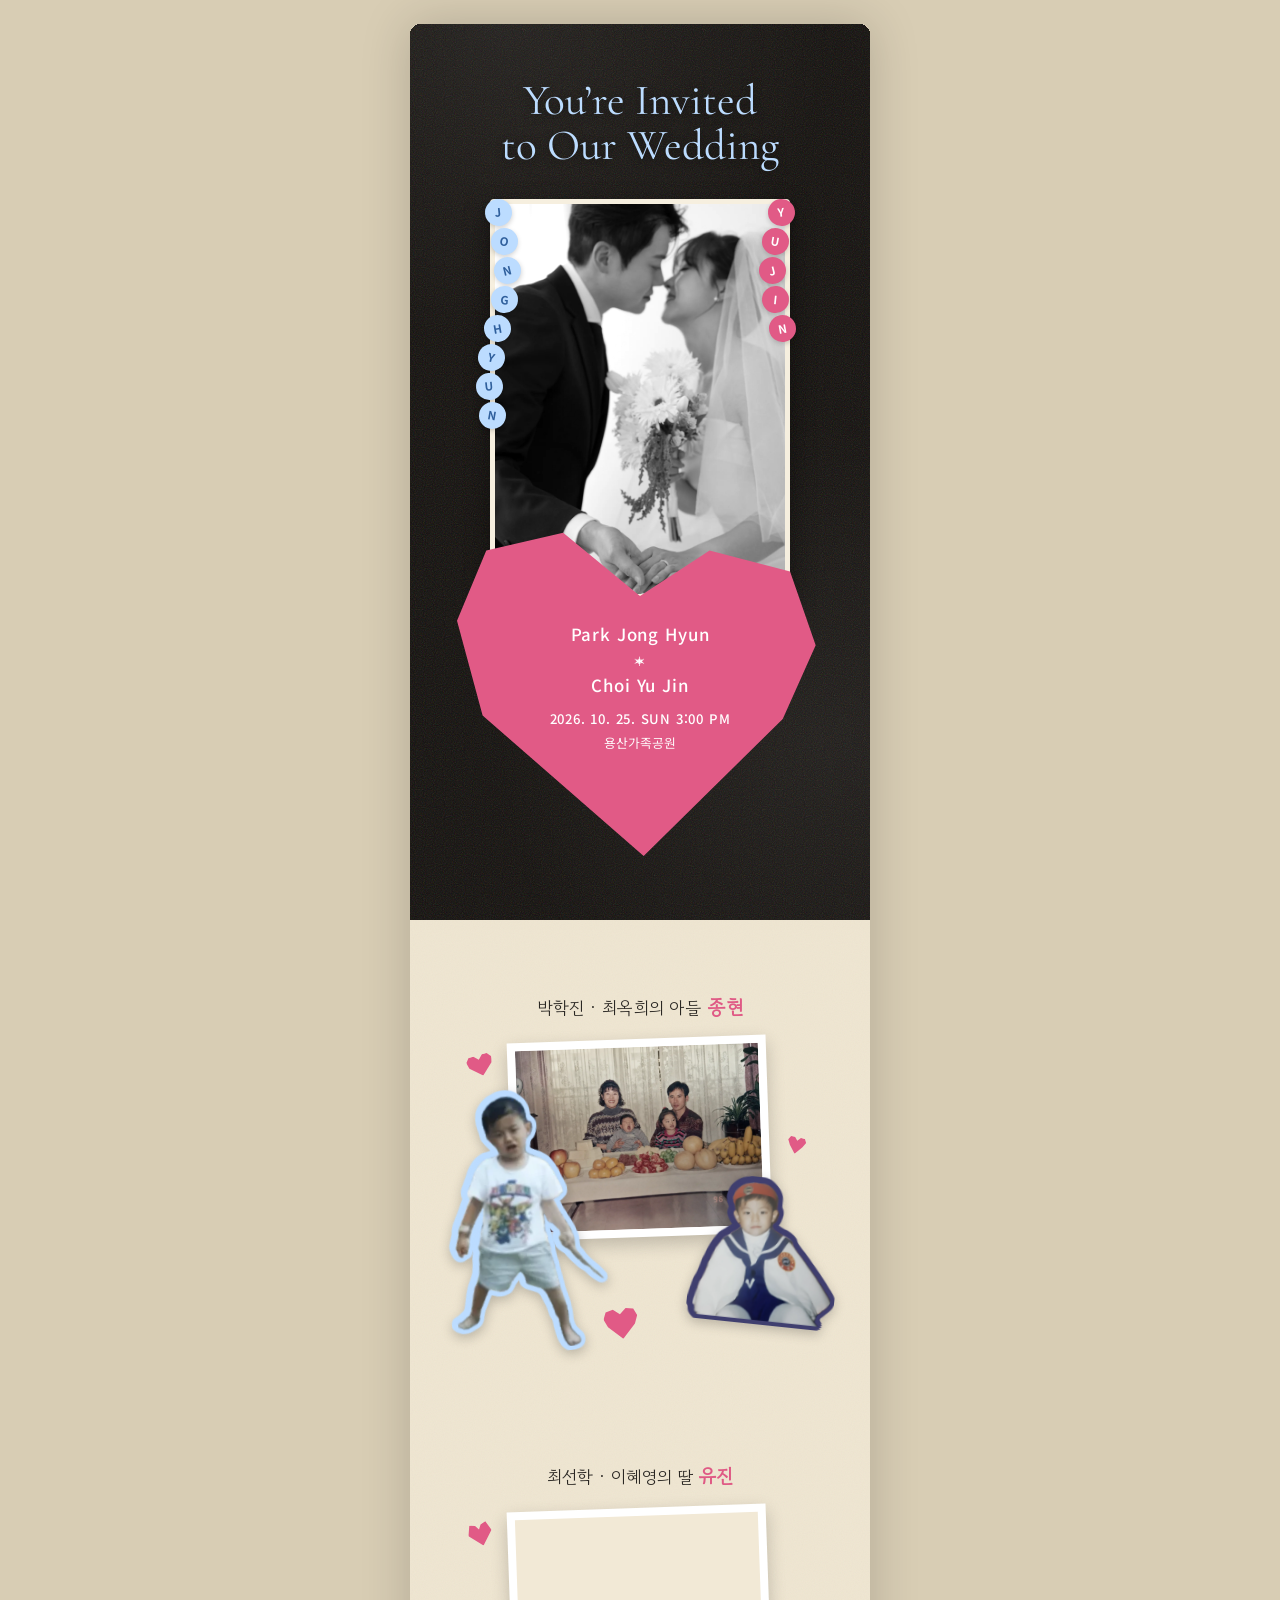
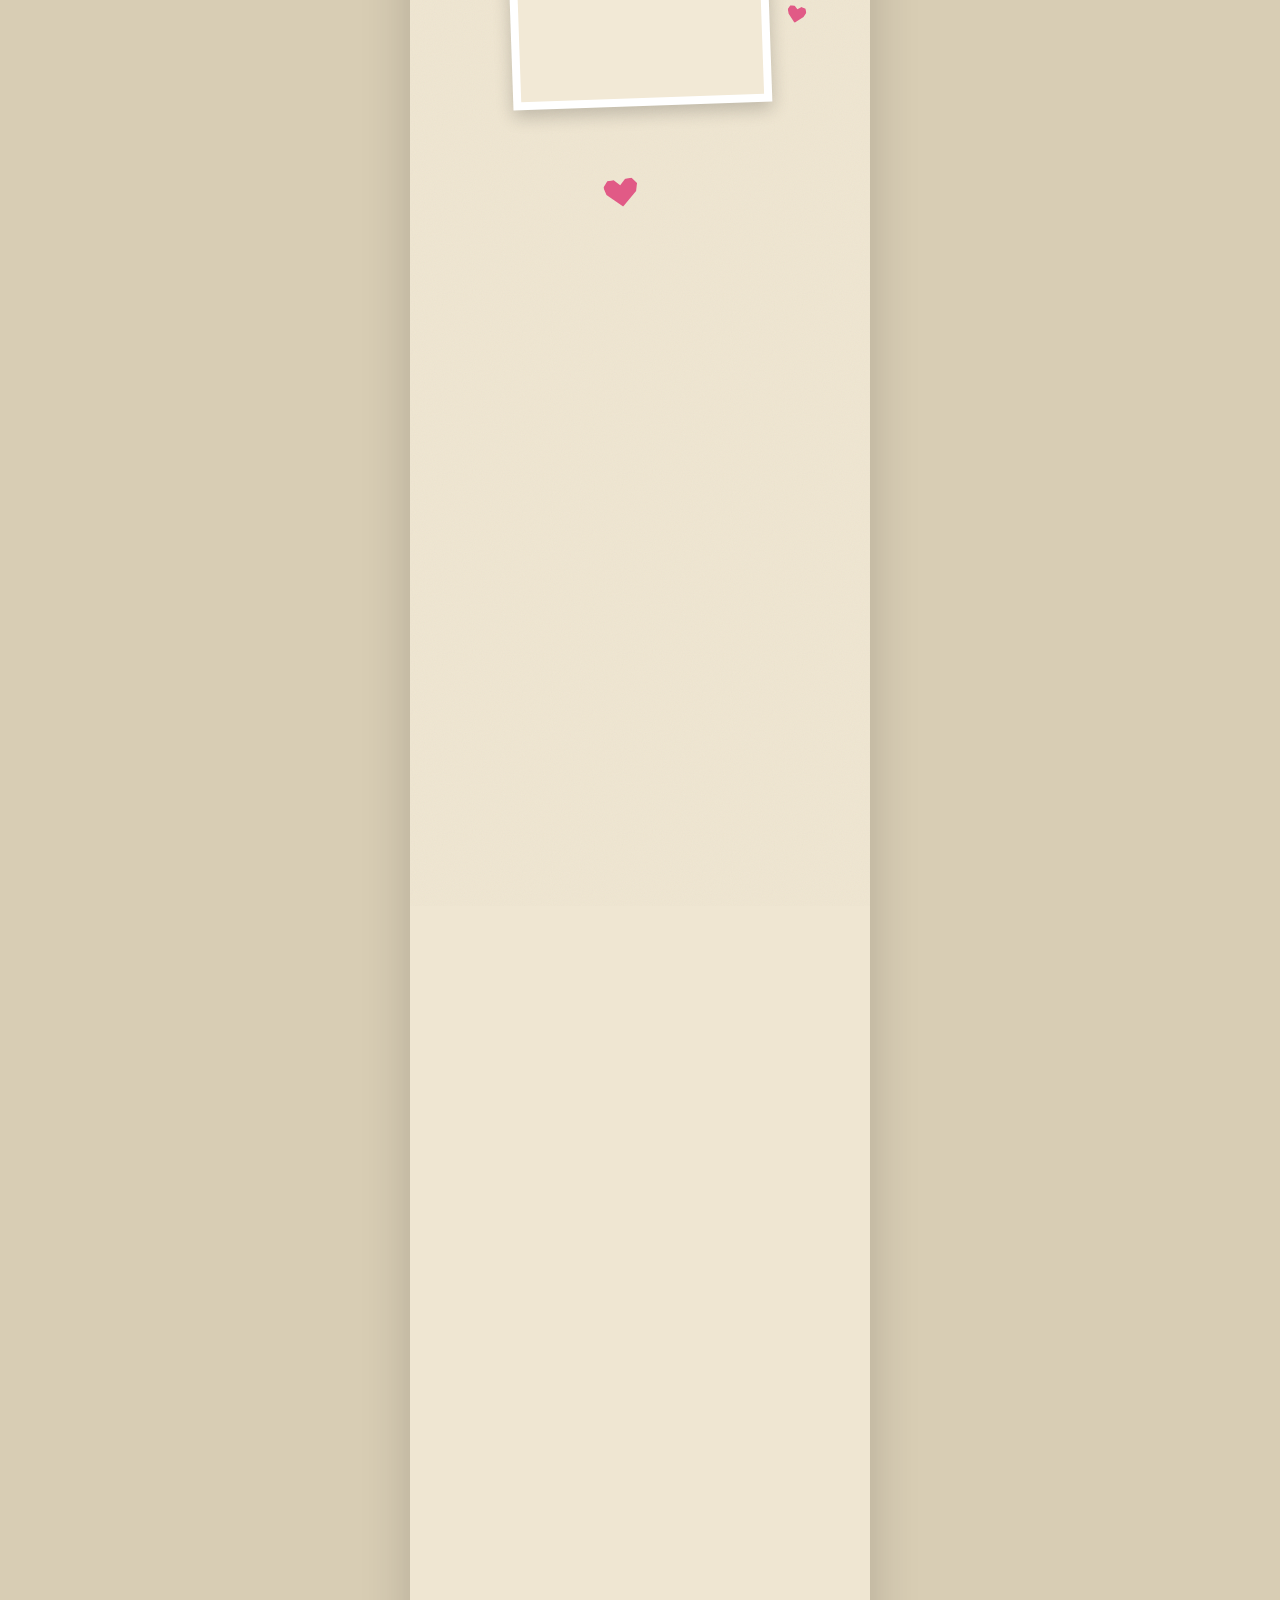
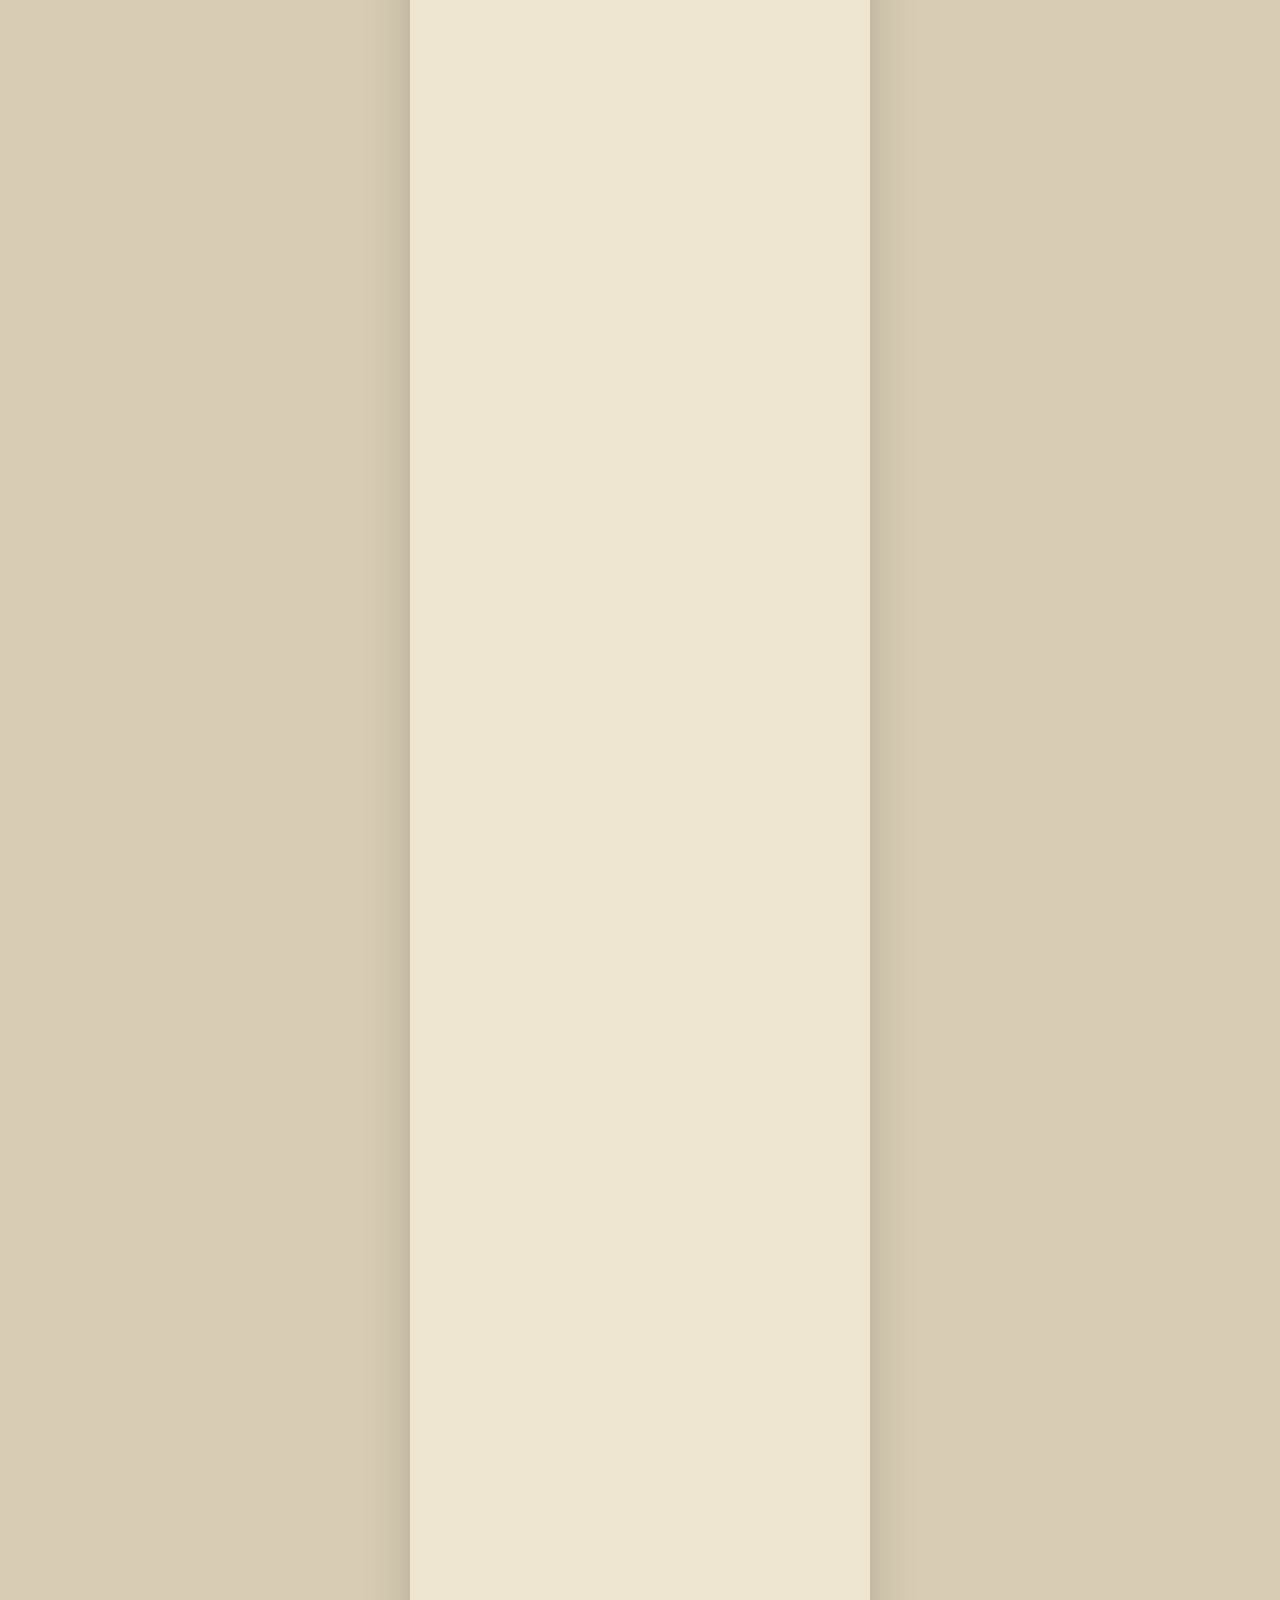
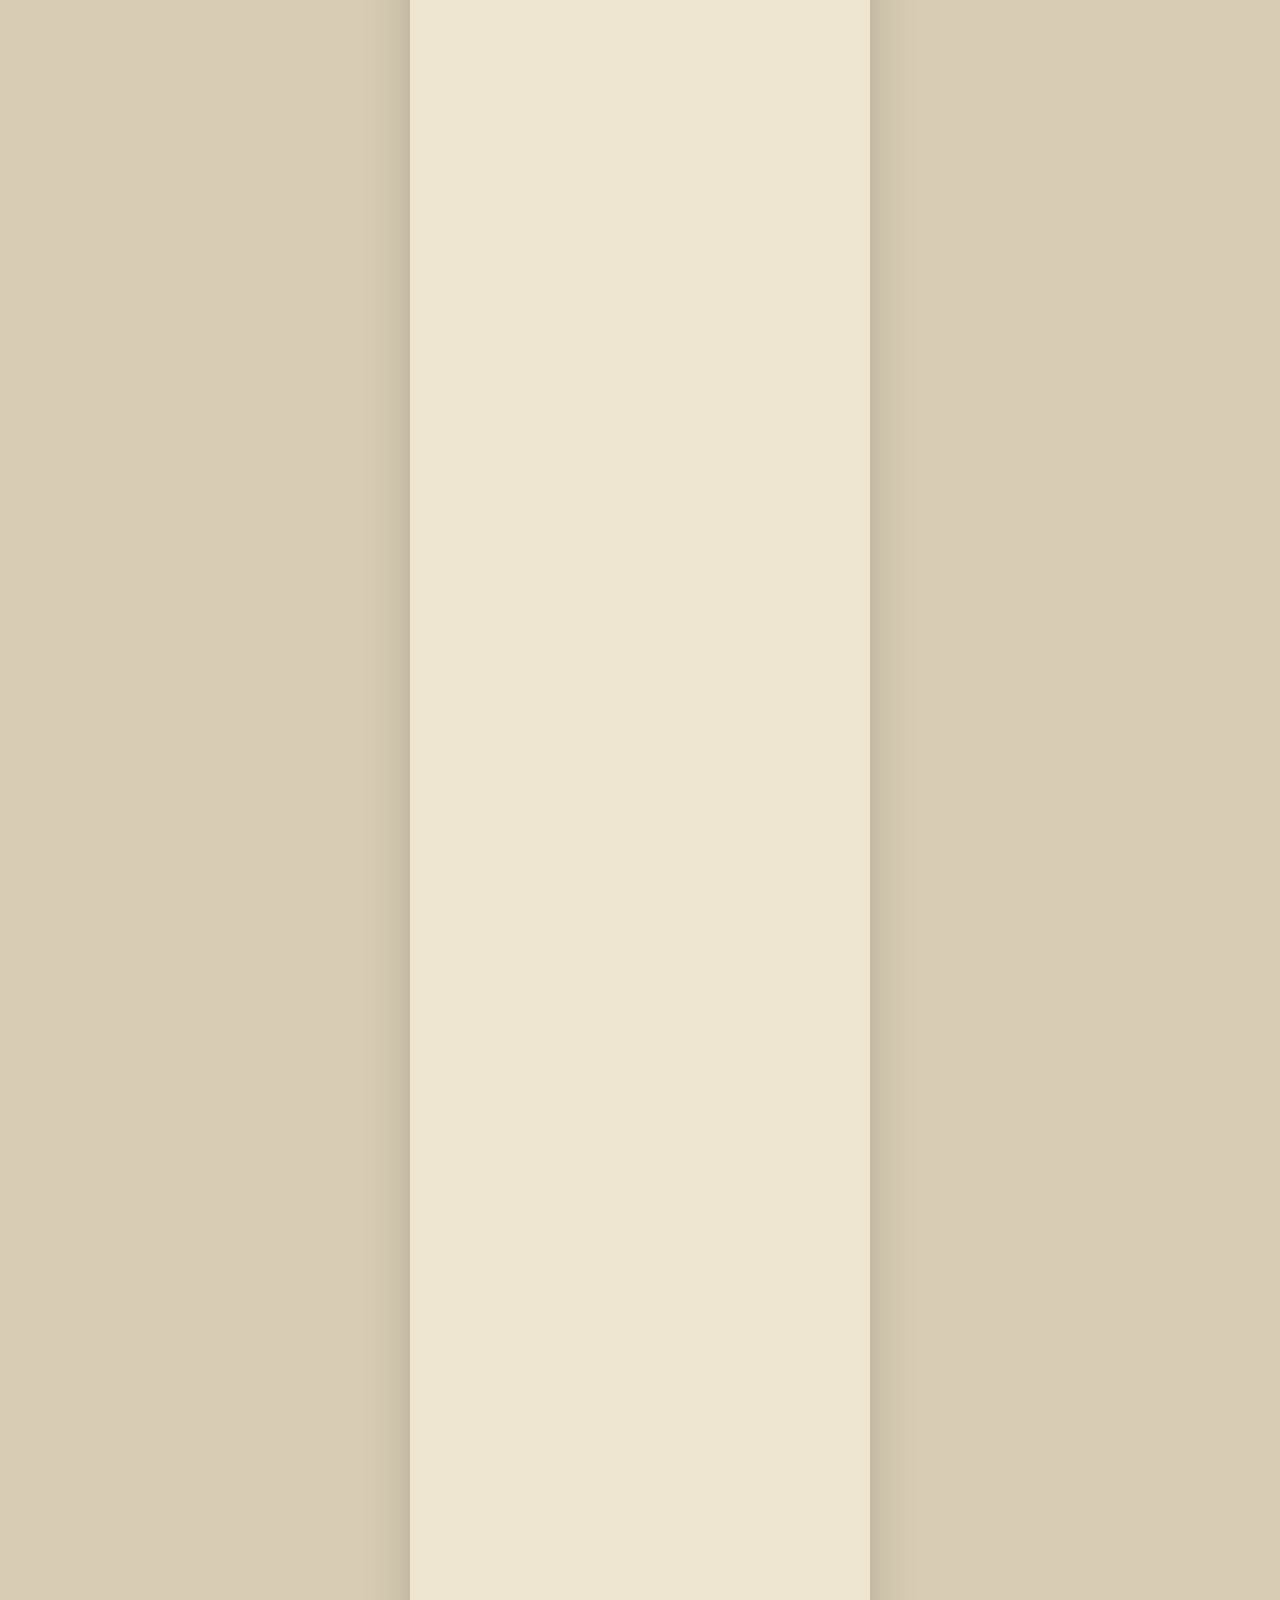
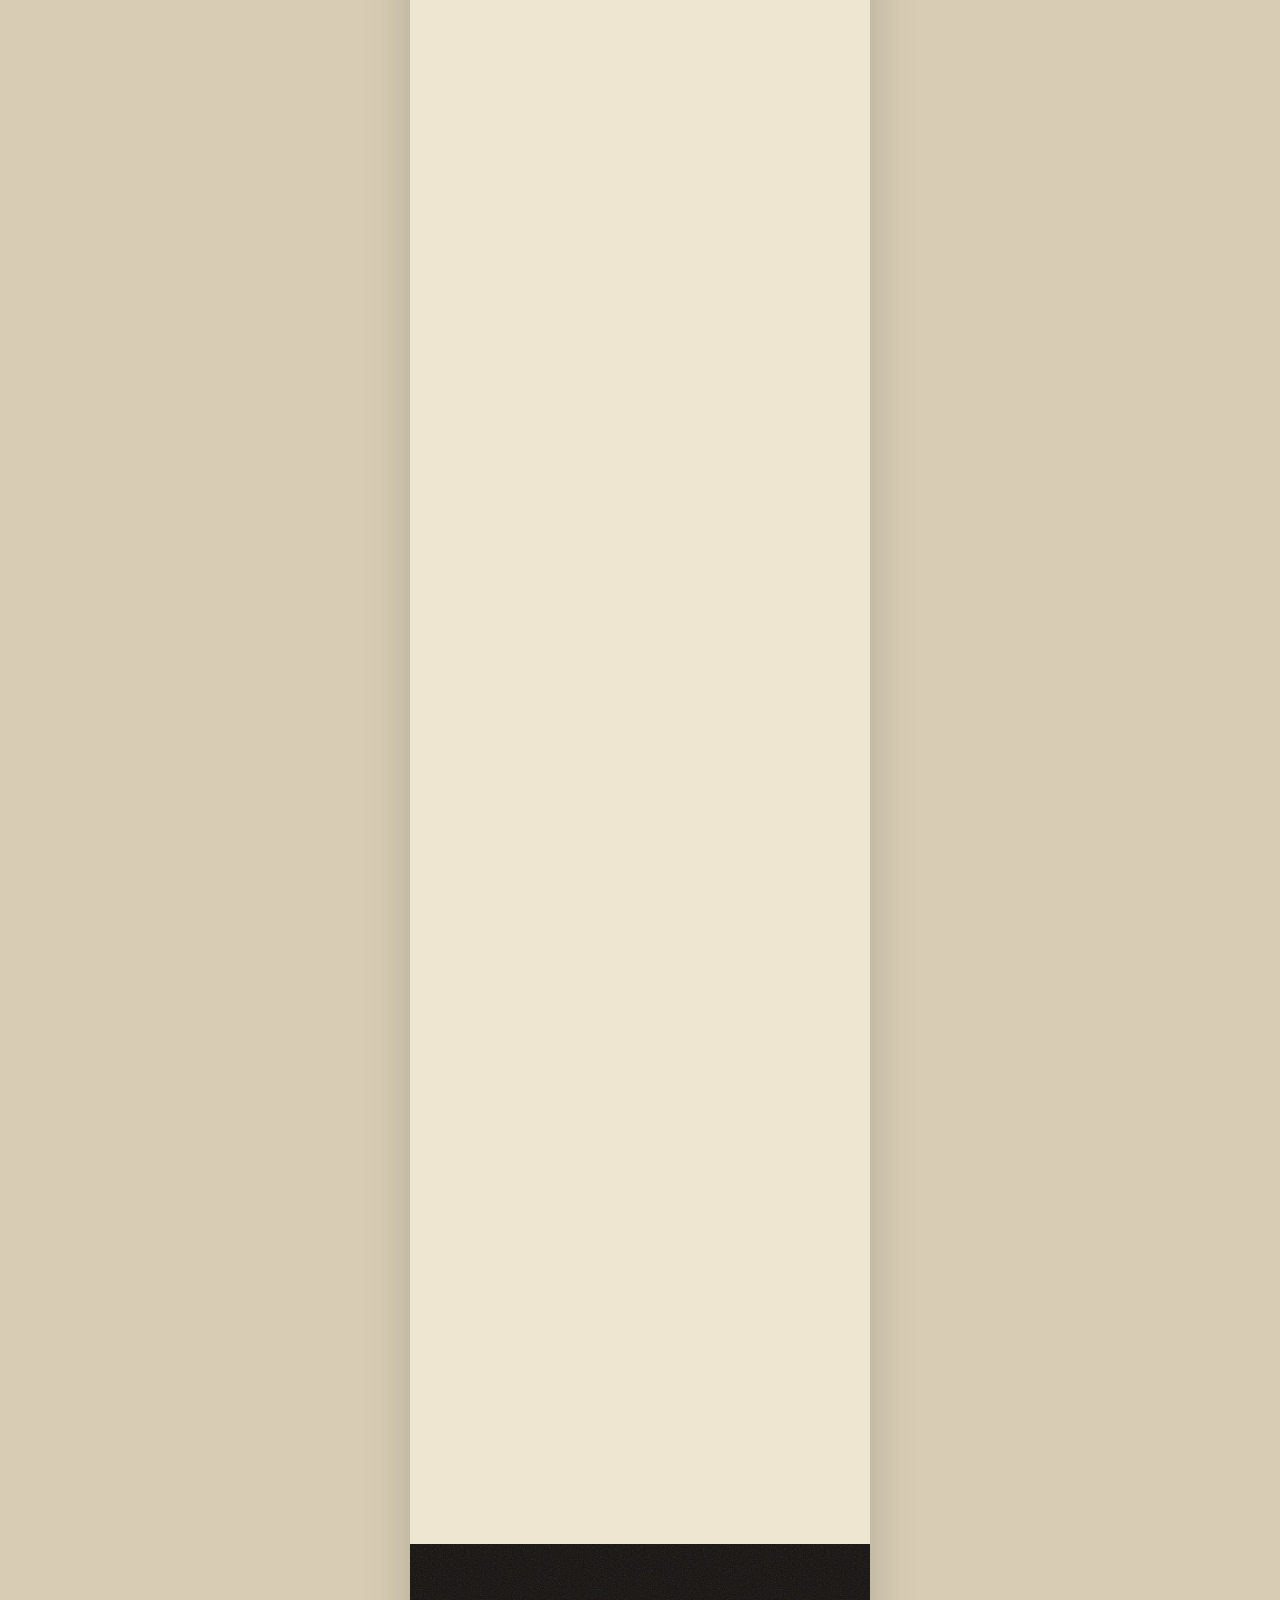
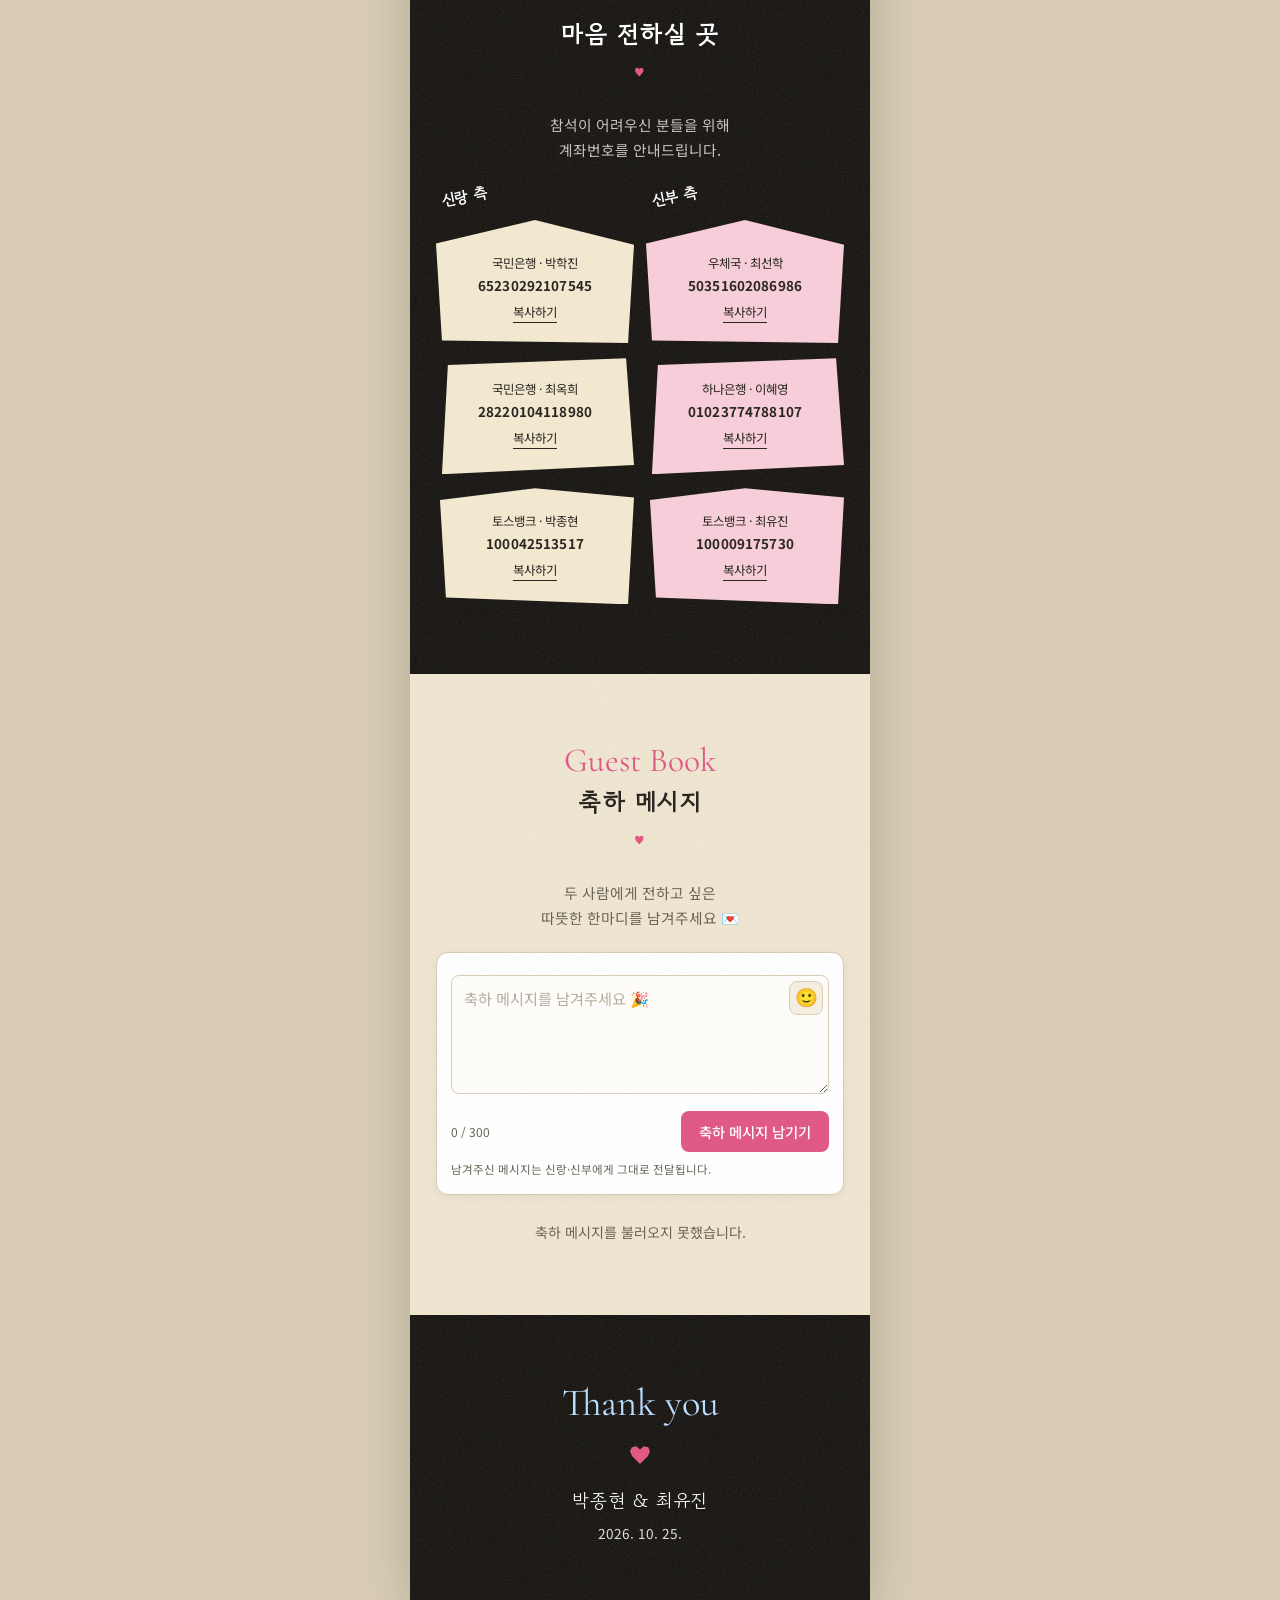
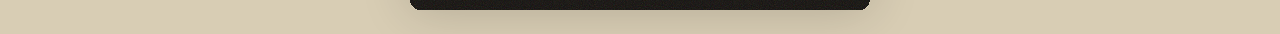
==== commit 5409ea64: "마음 전하실 곳: 검정 배경 · 각진 종이 카드 디자인 적용 - 아코디언(details) 대신 신랑/신부 2열로 항상 보이게 - 카드는 clip-path 로 손으로 자른 듯한 각진" ====
--- a/index.html
+++ b/index.html
@@ -32,7 +32,7 @@
     <link rel="stylesheet"
           href="https://fonts.googleapis.com/css2?family=Cormorant+Garamond:wght@400;500&family=Gowun+Dodum&family=Noto+Sans+KR:wght@400;500;700&display=swap" />
   </noscript>
-  <link rel="stylesheet" href="assets/css/style.css?v=38" />
+  <link rel="stylesheet" href="assets/css/style.css?v=39" />
 </head>
 <body>
 
@@ -238,7 +238,7 @@
            달력이 하트 안에 들어가야 하므로 하트 크기/여백을 바꿀 때는 화면으로 확인할 것. -->
       <div class="calendar__card">
         <svg class="calendar__heart" viewBox="0 0 100 92" aria-hidden="true" focusable="false">
-          <path d="M50 90 C 16 66, 0 48, 0 29 C 0 11, 13 1, 27 1 C 38 1, 46 7, 50 15 C 54 7, 62 1, 73 1 C 87 1, 100 11, 100 29 C 100 48, 84 66, 50 90 Z" />
+          <path d="M50 90 L20 70 L3 48 L0 26 L8 8 L26 1 L42 6 L50 14 L58 6 L74 1 L92 8 L100 26 L97 48 L80 70 Z" />
         </svg>
         <div class="calendar__grid" id="calendar"></div>
       </div>
@@ -350,12 +350,15 @@
     </section>
 
     <!-- ===== 마음 전하기 (계좌) ===== -->
-    <section class="accounts reveal paper">
+    <section class="accounts reveal dark">
+      <h2 class="section-title">마음 전하실 곳</h2>
       <p class="accounts__desc">참석이 어려우신 분들을 위해<br />계좌번호를 안내드립니다.</p>
 
-      <details class="acc-group">
-        <summary>신랑 측 마음 전하실 곳</summary>
-        <!-- 계좌 목록은 admin의 '마음 전하실 곳' 패널이 통째로 다시 쓴다. 마커를 지우지 말 것. -->
+      <!-- 신랑/신부 두 열. li.acc-item 안쪽 구조는 admin('마음 전하실 곳' 패널)이
+           통째로 다시 쓰므로 바꾸지 말 것(마커 포함). 카드 모양은 CSS 로만 만든다. -->
+      <div class="acc-cols">
+      <div class="acc-group acc-group--groom">
+        <p class="acc-group__label">신랑 측</p>
         <ul class="acc-list"><!--E:acc-groom-->
           <li class="acc-item" data-account="65230292107545" data-bank="국민은행" data-name="박학진">
             <div class="acc-item__info"><span class="acc-bank">국민은행 · 박학진</span><span class="acc-no">65230292107545</span></div>
@@ -370,10 +373,10 @@
             <button class="acc-copy" type="button">복사</button>
           </li>
         <!--/E:acc-groom--></ul>
-      </details>
-
-      <details class="acc-group">
-        <summary>신부 측 마음 전하실 곳</summary>
+      </div>
+
+      <div class="acc-group acc-group--bride">
+        <p class="acc-group__label">신부 측</p>
         <ul class="acc-list"><!--E:acc-bride-->
           <li class="acc-item" data-account="50351602086986" data-bank="우체국" data-name="최선학">
             <div class="acc-item__info"><span class="acc-bank">우체국 · 최선학</span><span class="acc-no">50351602086986</span></div>
@@ -388,7 +391,8 @@
             <button class="acc-copy" type="button">복사</button>
           </li>
         <!--/E:acc-bride--></ul>
-      </details>
+      </div>
+      </div>
     </section>
 
     <!-- ===== 축하 메시지 (방명록) =====
--- a/assets/css/style.css
+++ b/assets/css/style.css
@@ -707,30 +707,58 @@
   border-radius: 8px; border: 1px solid var(--line); background: #fff;
 }
 
-/* ===== Accounts ===== */
-.accounts__desc { color: var(--ink-soft); font-size: 0.92rem; margin-bottom: 22px; }
-.acc-group { border: 1.5px solid var(--line); border-radius: 12px; margin-bottom: 12px; background: #fff; overflow: hidden; text-align: left; }
-.acc-group summary {
-  list-style: none; cursor: pointer; padding: 15px 18px;
-  font-family: var(--hand); font-size: 1.2rem; color: var(--ink);
-  display: flex; justify-content: space-between; align-items: center;
-}
-.acc-group summary::-webkit-details-marker { display: none; }
-.acc-group summary::after { content: "▾"; color: var(--pink); transition: transform 0.2s; }
-.acc-group[open] summary::after { transform: rotate(180deg); }
-.acc-list { list-style: none; padding: 0 14px 12px; }
+/* ===== Accounts (검정 배경 · 손으로 자른 듯한 각진 카드) =====
+   li.acc-item 안쪽 구조는 admin 이 다시 쓰므로 모양은 전부 CSS 로 만든다. */
+.accounts__desc { color: rgba(247, 244, 236, 0.78); font-size: 0.92rem; margin-bottom: 26px; }
+
+.acc-cols { display: grid; grid-template-columns: 1fr 1fr; gap: 12px; }
+.acc-group { text-align: left; }
+.acc-group__label {
+  font-family: var(--hand); font-weight: 700; font-size: 0.95rem; color: #fff;
+  transform: rotate(-11deg); transform-origin: left bottom;
+  margin: 0 0 6px 8px;
+}
+.acc-list { list-style: none; padding: 0; display: grid; gap: 14px; }
+
+/* 카드: 각진 종잇조각. 한 장씩 조금씩 다른 모양으로 손맛을 낸다 */
 .acc-item {
-  display: flex; align-items: center; justify-content: space-between;
-  padding: 12px 6px; border-top: 1px solid var(--line); gap: 10px;
-}
-.acc-item__info { display: flex; flex-direction: column; }
-.acc-bank { font-size: 0.82rem; color: var(--ink-soft); }
-.acc-no { font-size: 1rem; color: var(--ink); letter-spacing: 0.02em; font-weight: 500; }
+  display: block; text-align: center;
+  padding: 34px 10px 20px;
+  background: #f2e7cf;
+  /* 지붕이 있는 오각형 — 옆면은 거의 수직이라 글자가 잘리지 않는다 */
+  clip-path: polygon(50% 0%, 100% 20%, 97% 99%, 3% 97%, 0% 19%);
+}
+.acc-group--bride .acc-item { background: #f6cdd9; }
+.acc-item:nth-child(2) {
+  padding: 22px 10px 24px;
+  clip-path: polygon(6% 6%, 96% 0%, 100% 92%, 3% 100%);
+}
+.acc-item:nth-child(3) {
+  padding: 24px 10px 22px;
+  clip-path: polygon(2% 10%, 50% 0%, 100% 8%, 97% 100%, 5% 94%);
+}
+.acc-item:nth-child(4) { clip-path: polygon(3% 0%, 100% 6%, 95% 100%, 0% 92%); }
+
+.acc-item__info { display: block; }
+.acc-bank { display: block; font-size: 0.78rem; color: var(--ink); line-height: 1.45; }
+.acc-no {
+  display: block; margin-top: 2px;
+  /* 계좌번호가 긴 은행도 있어 좁은 화면에서는 조금 줄인다 */
+  font-size: clamp(0.72rem, 3.3vw, 0.84rem); color: var(--ink); font-weight: 700;
+  letter-spacing: 0.01em; word-break: break-all;
+}
+/* 시안처럼 밑줄 링크 모양. 버튼 글자("복사")는 admin 이 다시 쓰므로
+   글자를 숨기고 ::after 로 "복사하기" 를 그린다. */
 .acc-copy {
-  flex-shrink: 0; padding: 8px 16px; border: none; border-radius: 20px;
-  background: var(--pink); color: #fff; font-size: 0.82rem; font-weight: 500; cursor: pointer;
-}
-.acc-copy:active { background: var(--ink); }
+  margin-top: 8px; padding: 0; border: none; background: none;
+  font-size: 0; line-height: 1; cursor: pointer;
+}
+.acc-copy::after {
+  content: "복사하기";
+  font-family: var(--sans); font-size: 0.78rem; color: var(--ink);
+  border-bottom: 1px solid var(--ink); padding-bottom: 1px;
+}
+.acc-copy:active::after { color: var(--pink); border-bottom-color: var(--pink); }
 
 /* ===== Notice ===== */
 .notice__text { font-family: var(--pen); color: var(--ink); font-size: 1.1rem; line-height: 1.6; }
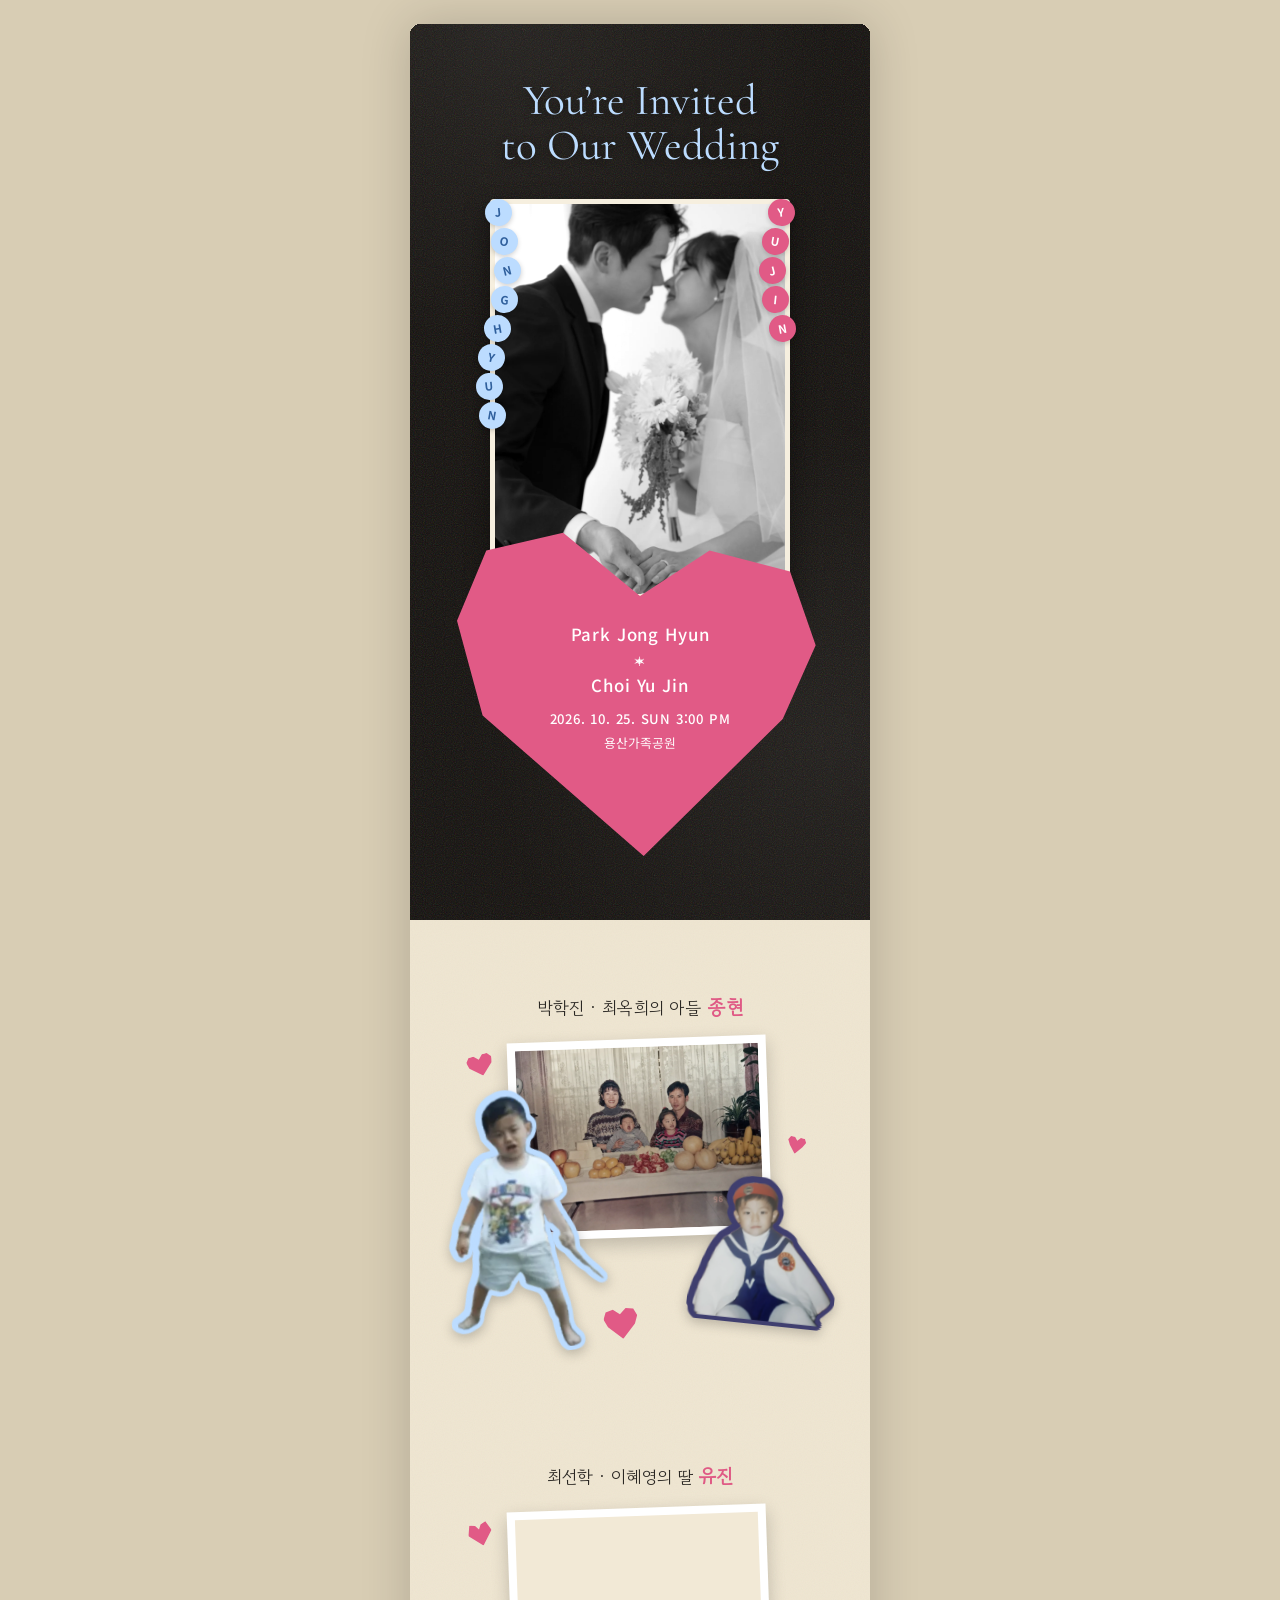
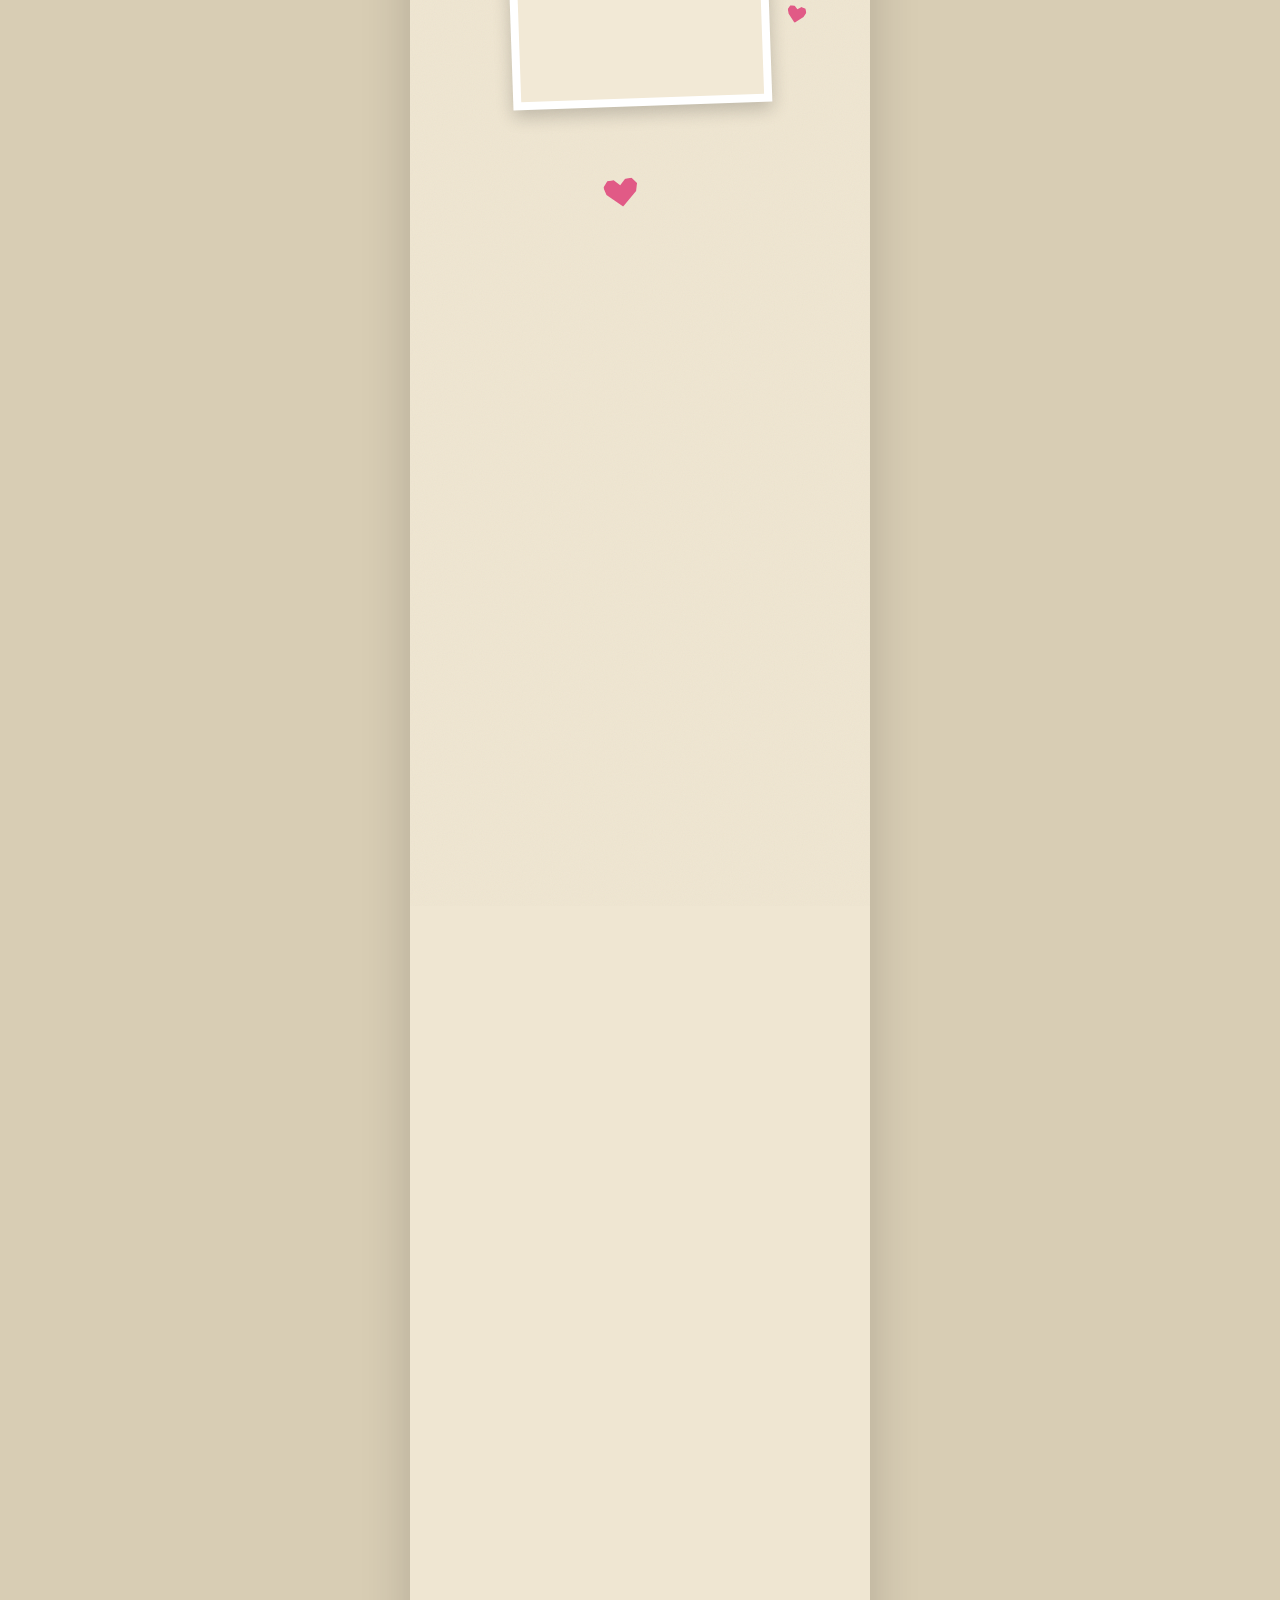
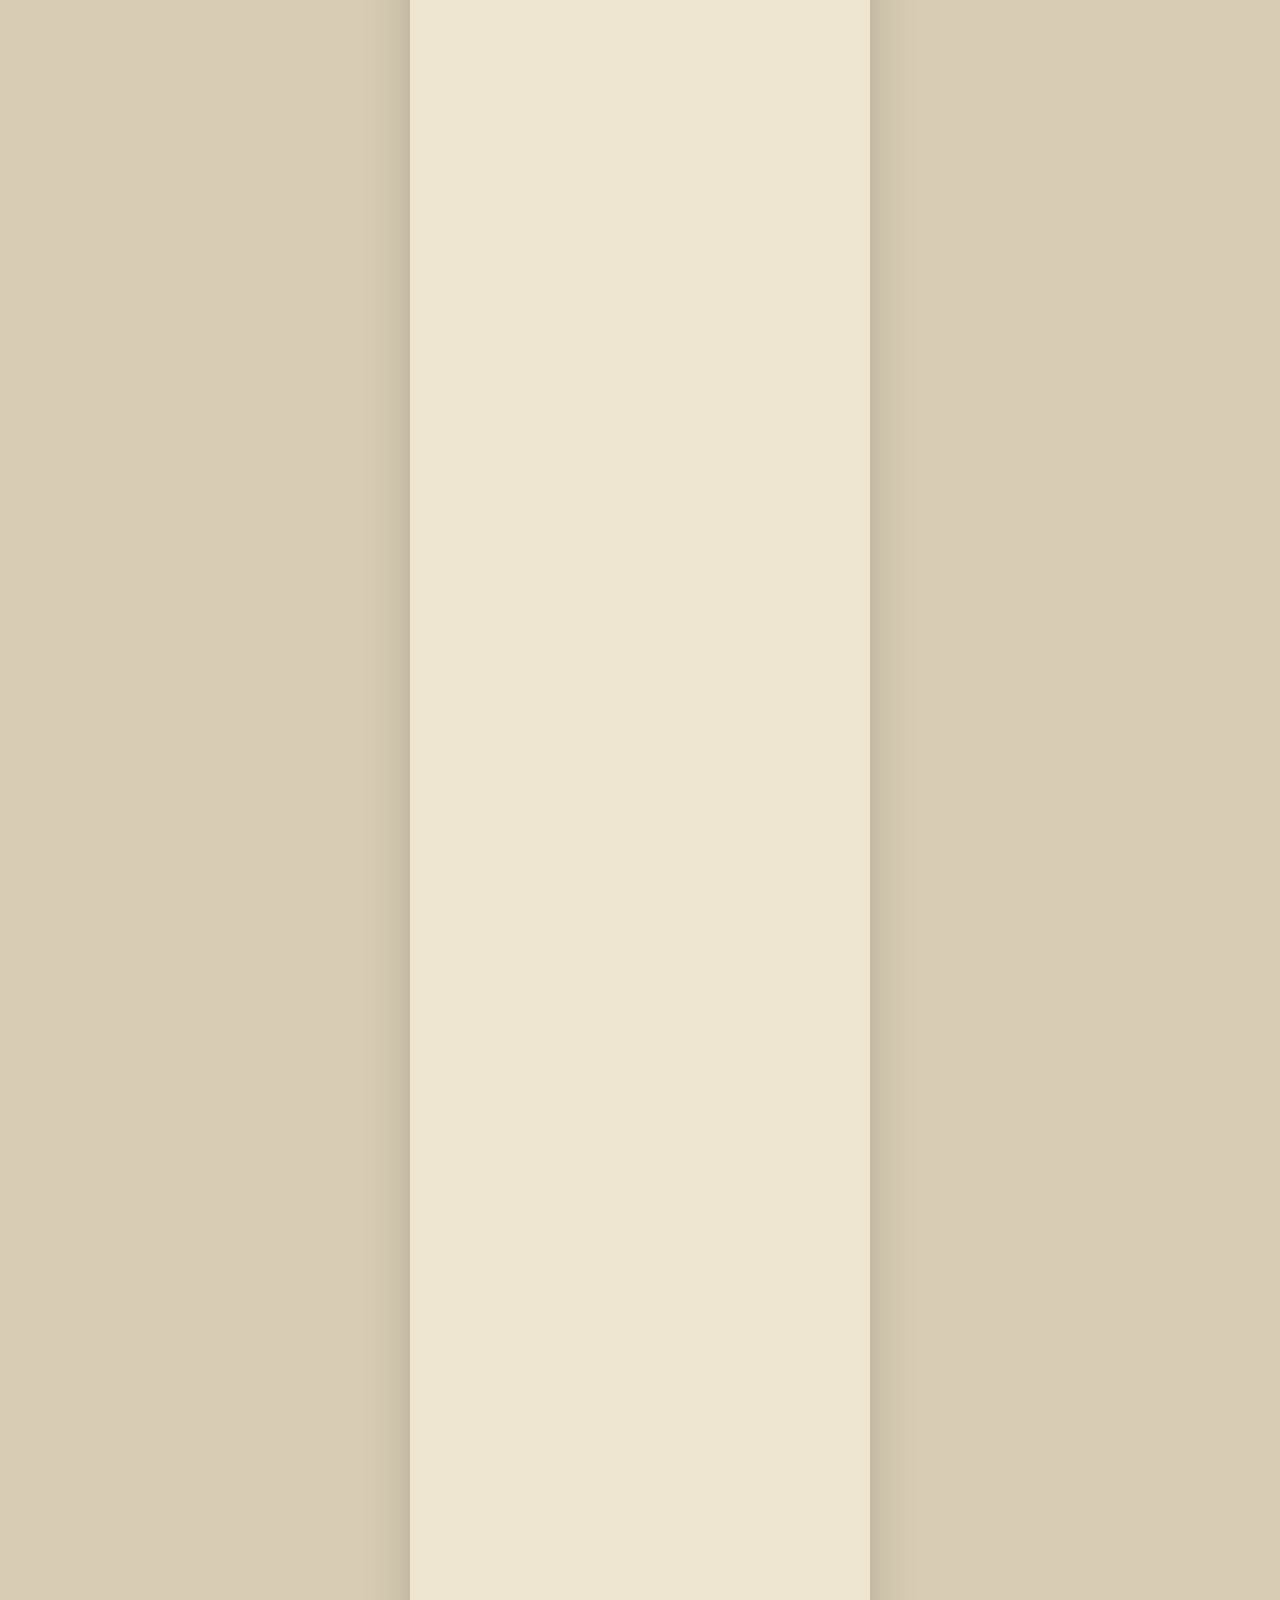
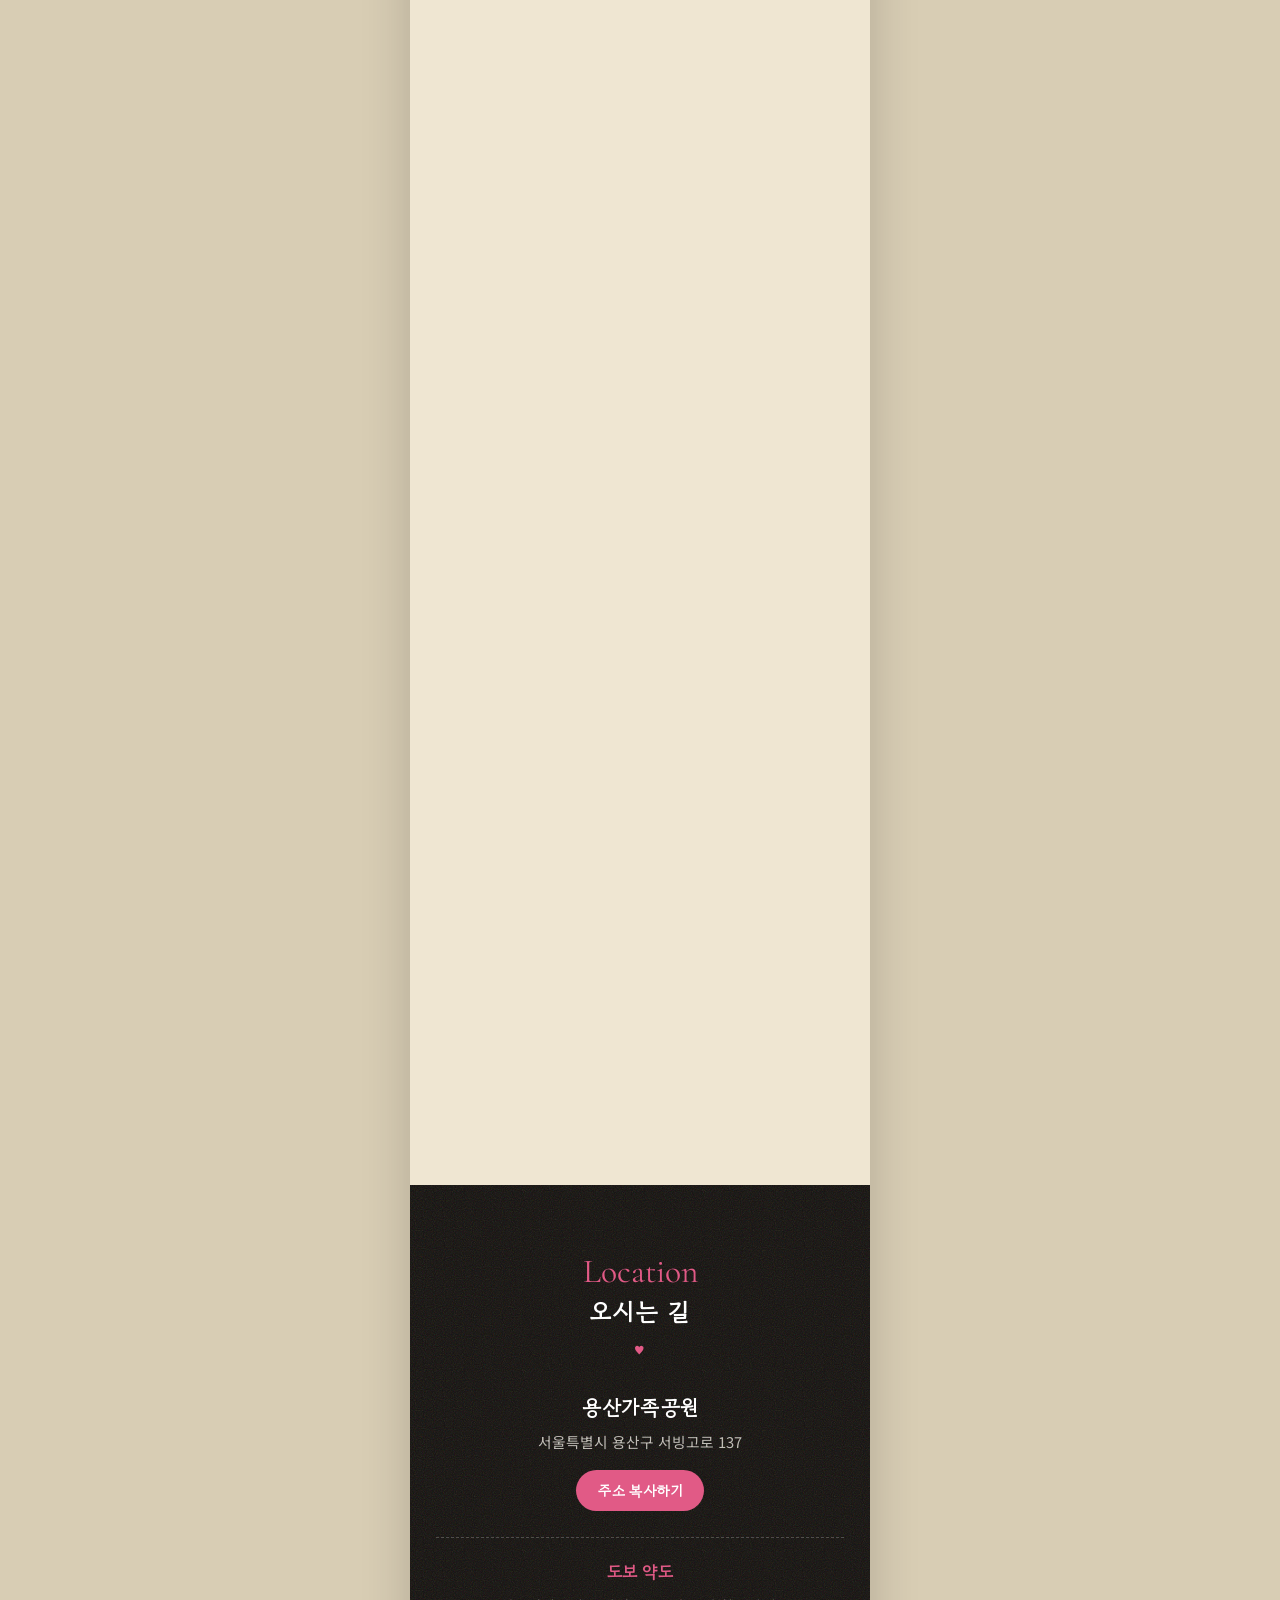
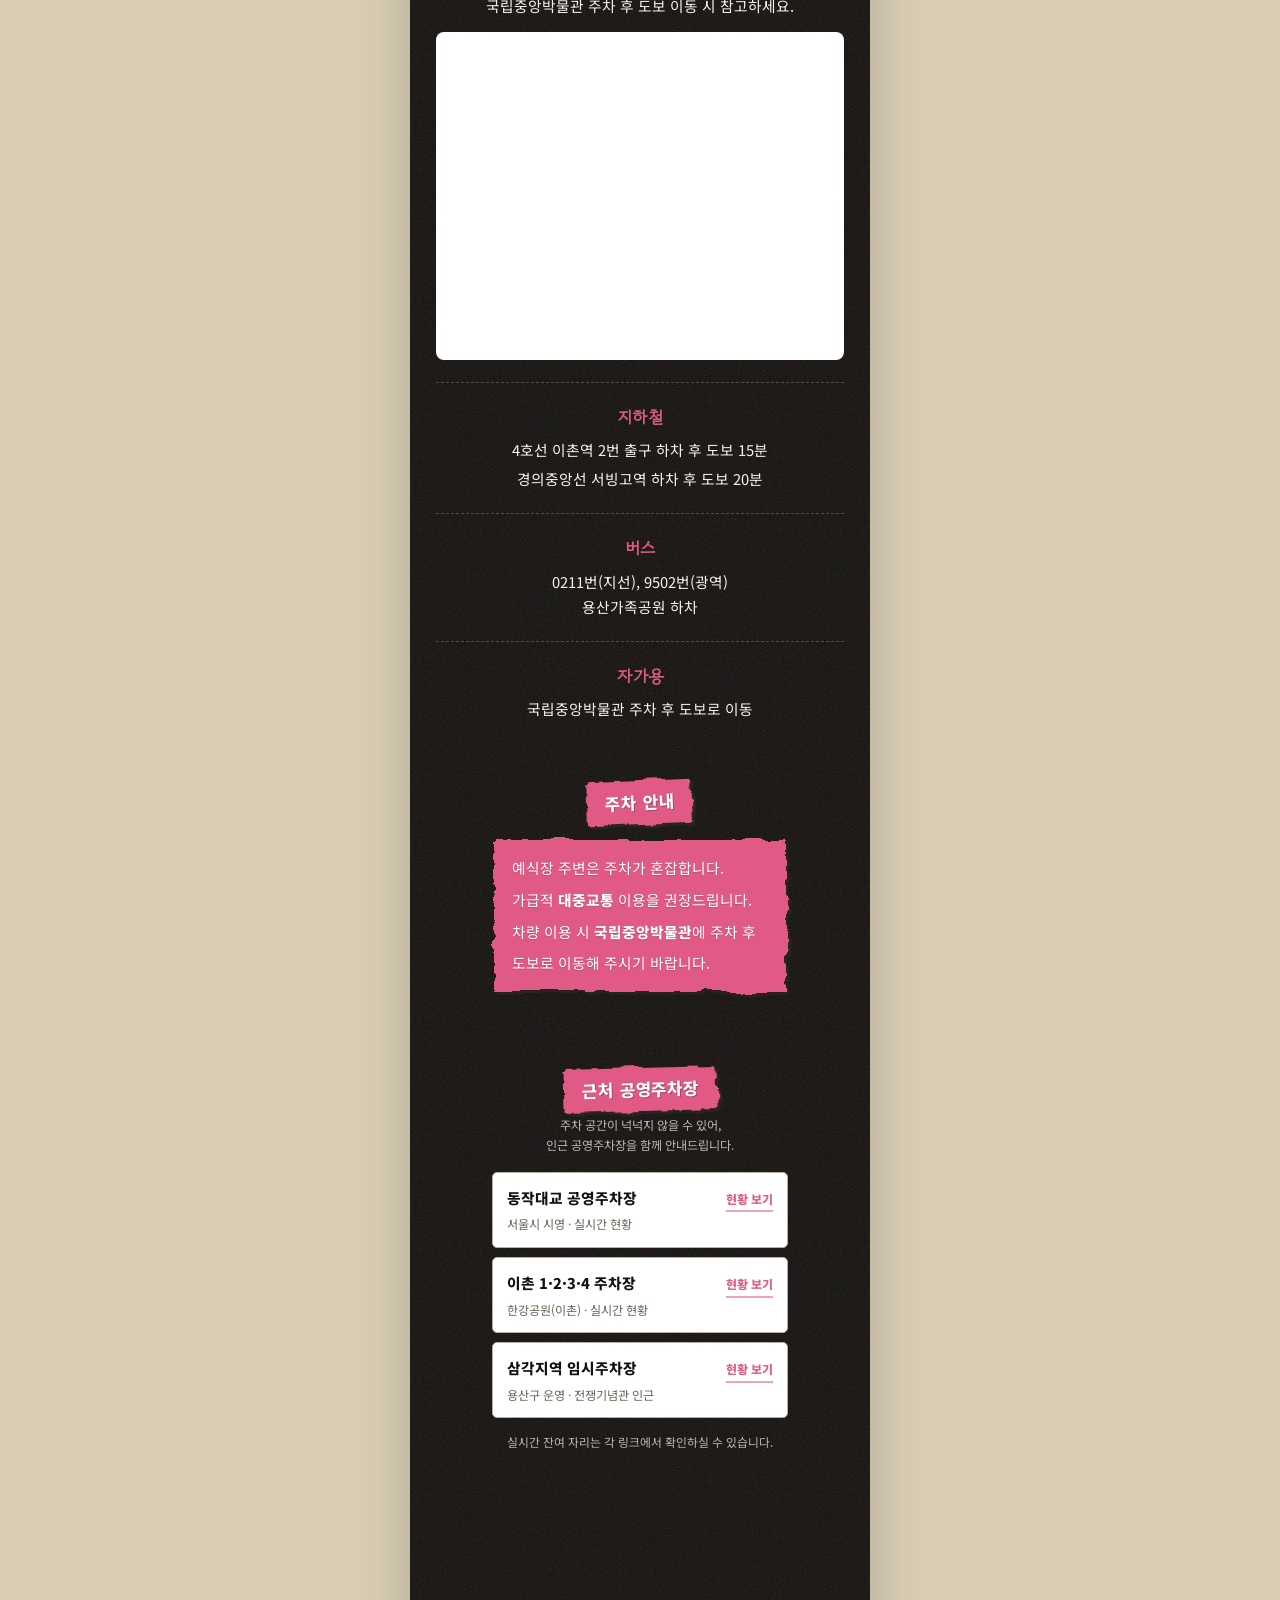
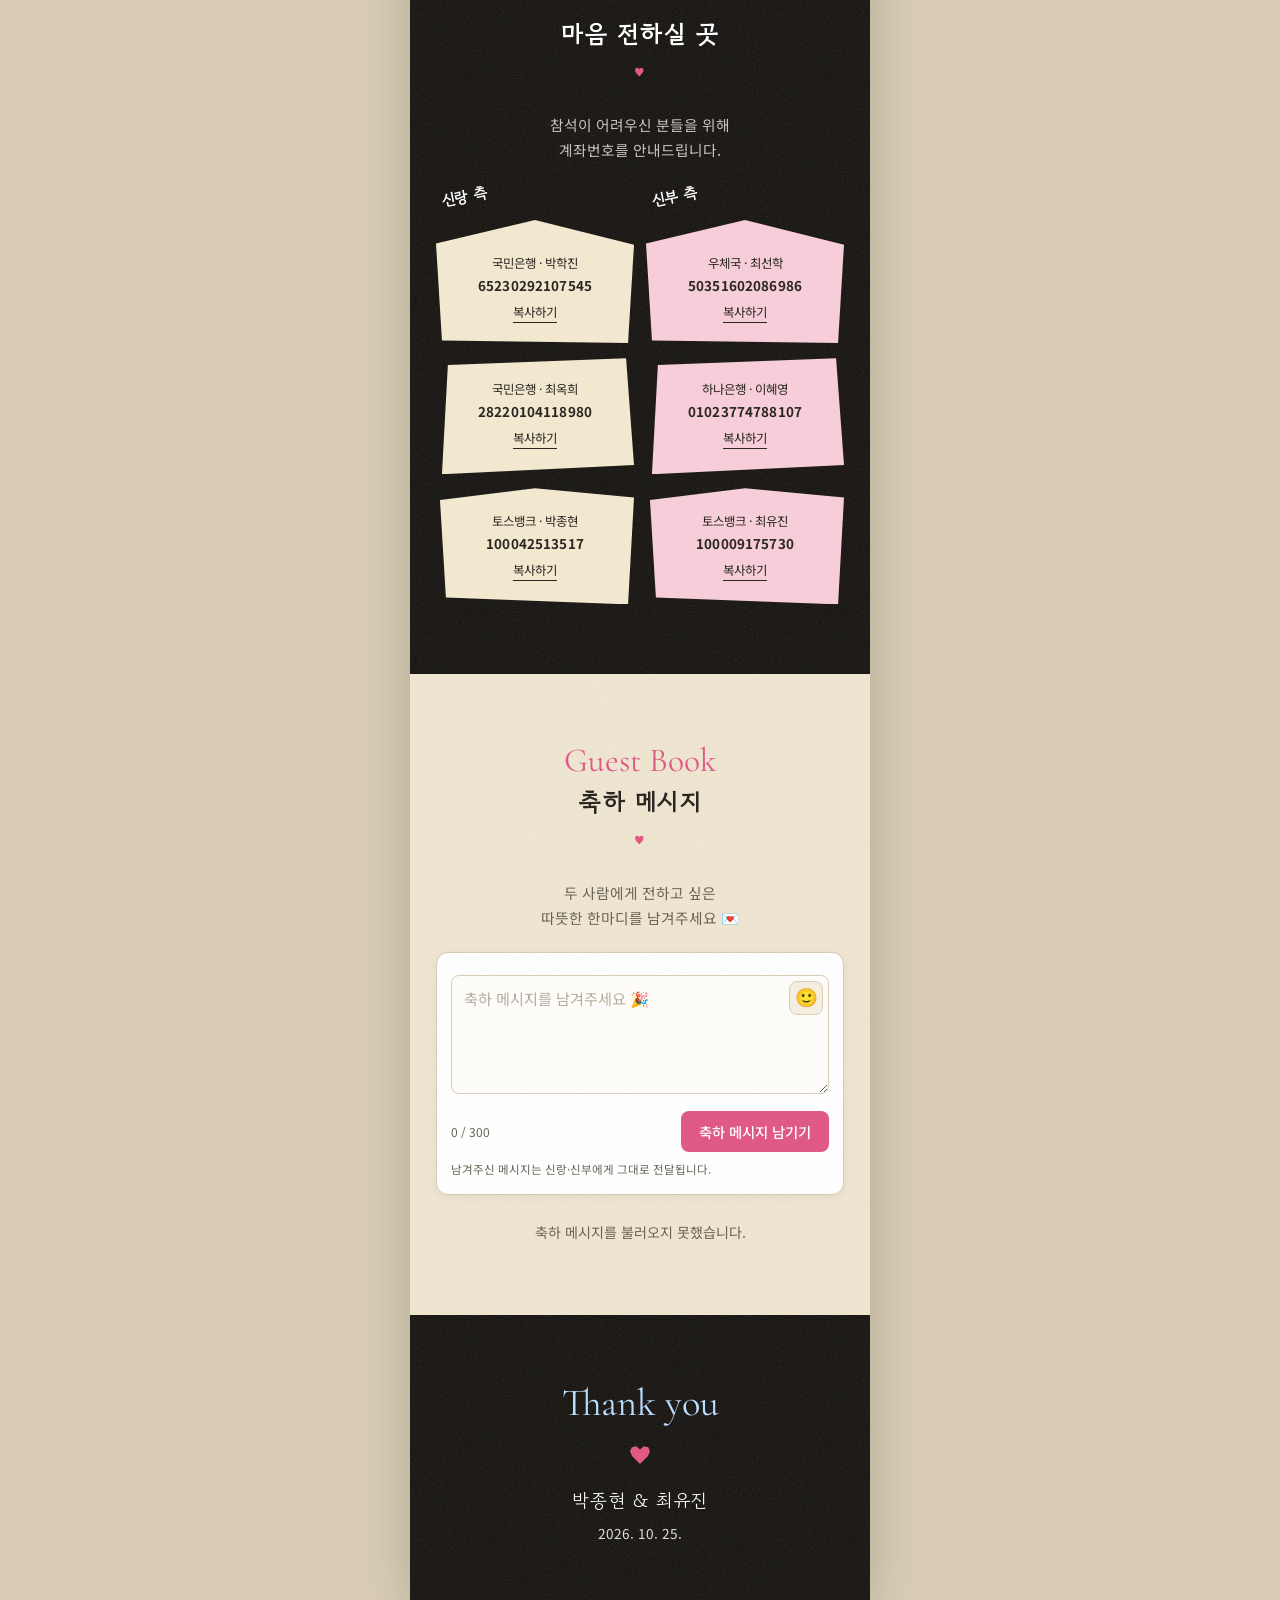
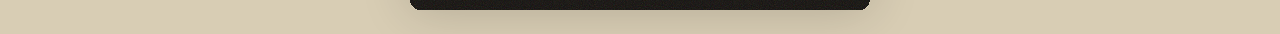
==== commit 1e5e3a5e: "예식 일시: 하트가 오른쪽으로 잘리던 문제 수정 .calendar__card 는 좁은 화면에서 섹션 좌우 패딩(26px)까지 쓰려고 width:400px + max-width:ca" ====
--- a/index.html
+++ b/index.html
@@ -32,7 +32,7 @@
     <link rel="stylesheet"
           href="https://fonts.googleapis.com/css2?family=Cormorant+Garamond:wght@400;500&family=Gowun+Dodum&family=Noto+Sans+KR:wght@400;500;700&display=swap" />
   </noscript>
-  <link rel="stylesheet" href="assets/css/style.css?v=39" />
+  <link rel="stylesheet" href="assets/css/style.css?v=40" />
 </head>
 <body>
 
--- a/assets/css/style.css
+++ b/assets/css/style.css
@@ -515,10 +515,12 @@
 /* 하트가 달력을 감싼다. 달력은 하트의 가장 넓은 몸통에 오도록 위쪽으로 당겨 배치. */
 .calendar__card {
   position: relative;
-  /* 좁은 화면에서는 섹션 좌우 패딩까지 써서 하트를 최대한 크게 */
-  width: 400px; max-width: calc(100% + 52px);
+  /* 좁은 화면에서는 섹션 좌우 패딩(26px)까지 써서 하트를 최대한 크게.
+     폭이 콘텐츠 박스보다 넓어지면 margin:auto 는 남는 자리가 없어 0 이 되고
+     하트가 오른쪽으로 밀려 잘리므로, left+transform 으로 직접 가운데 맞춘다. */
+  width: min(400px, calc(100% + 52px));
   aspect-ratio: 400 / 368;
-  margin: 0 auto;
+  left: 50%; transform: translateX(-50%);
   display: flex; align-items: center; justify-content: center;
 }
 .calendar__heart {
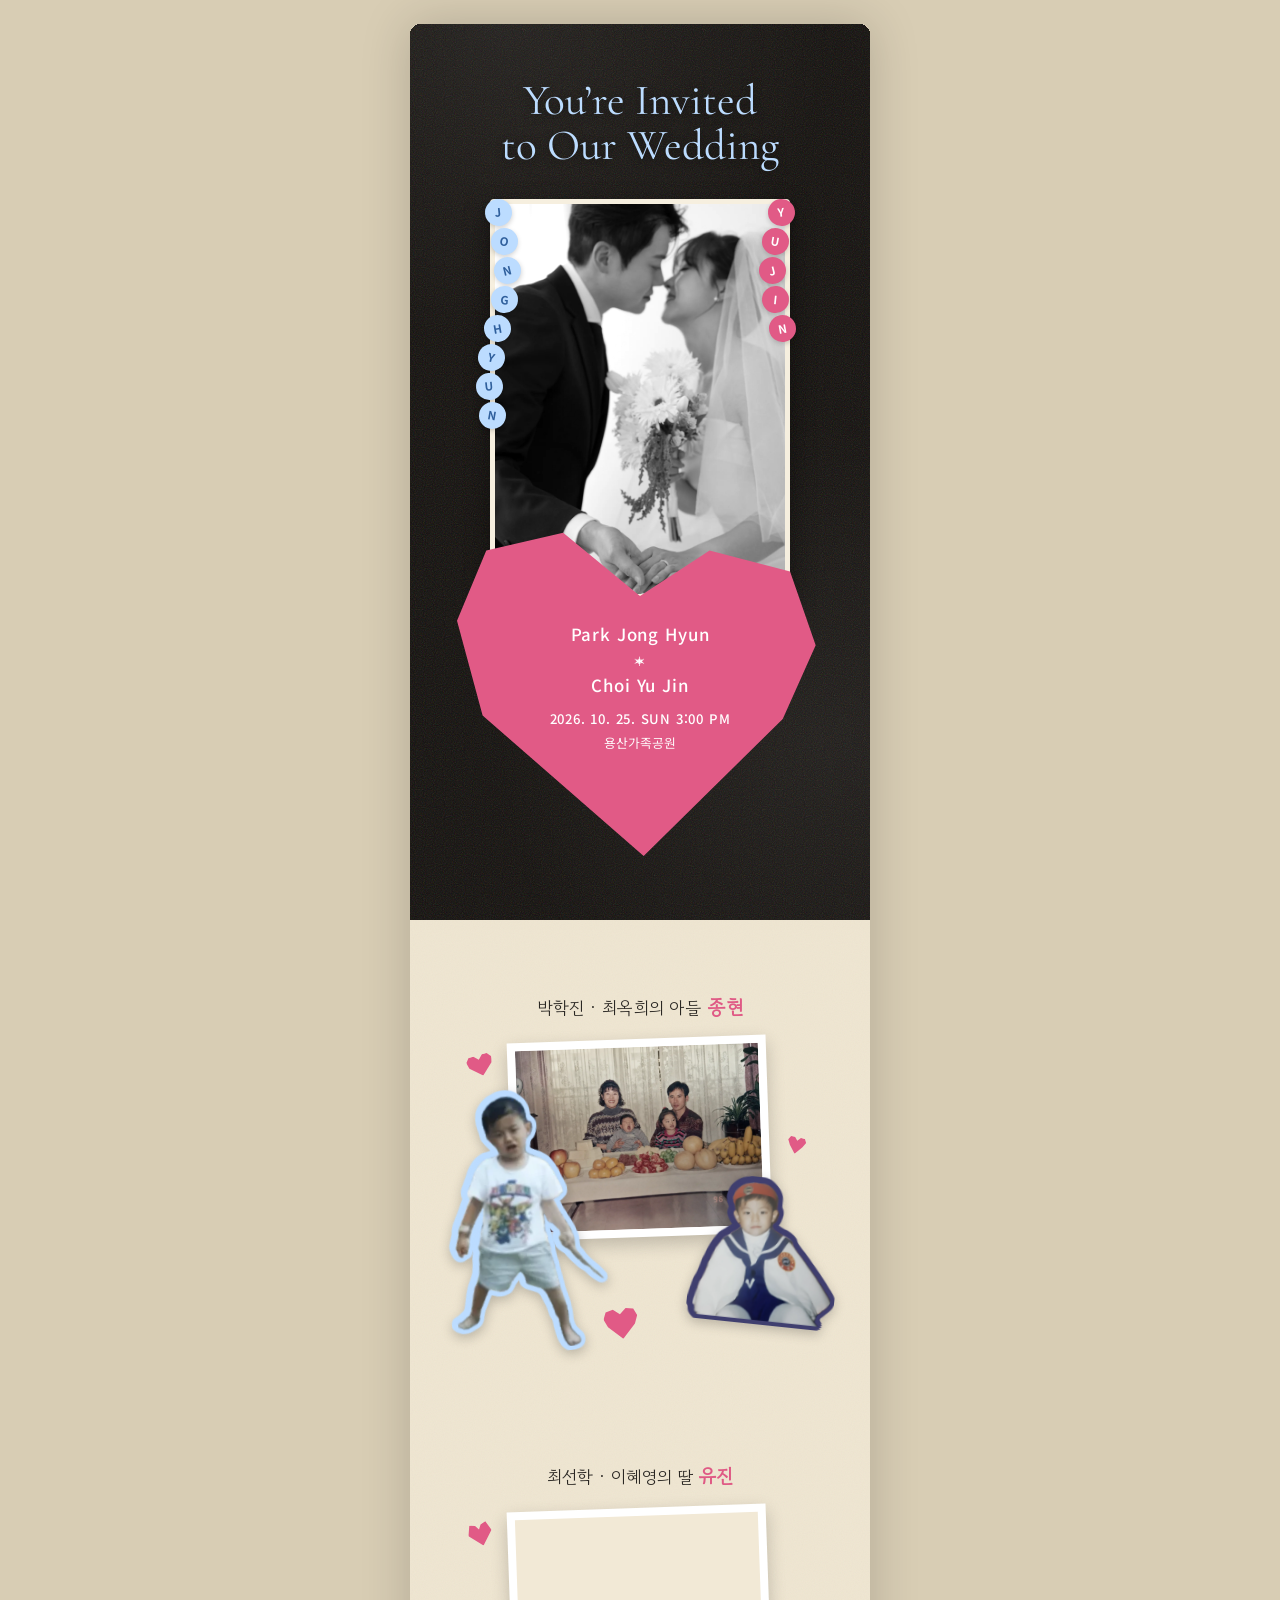
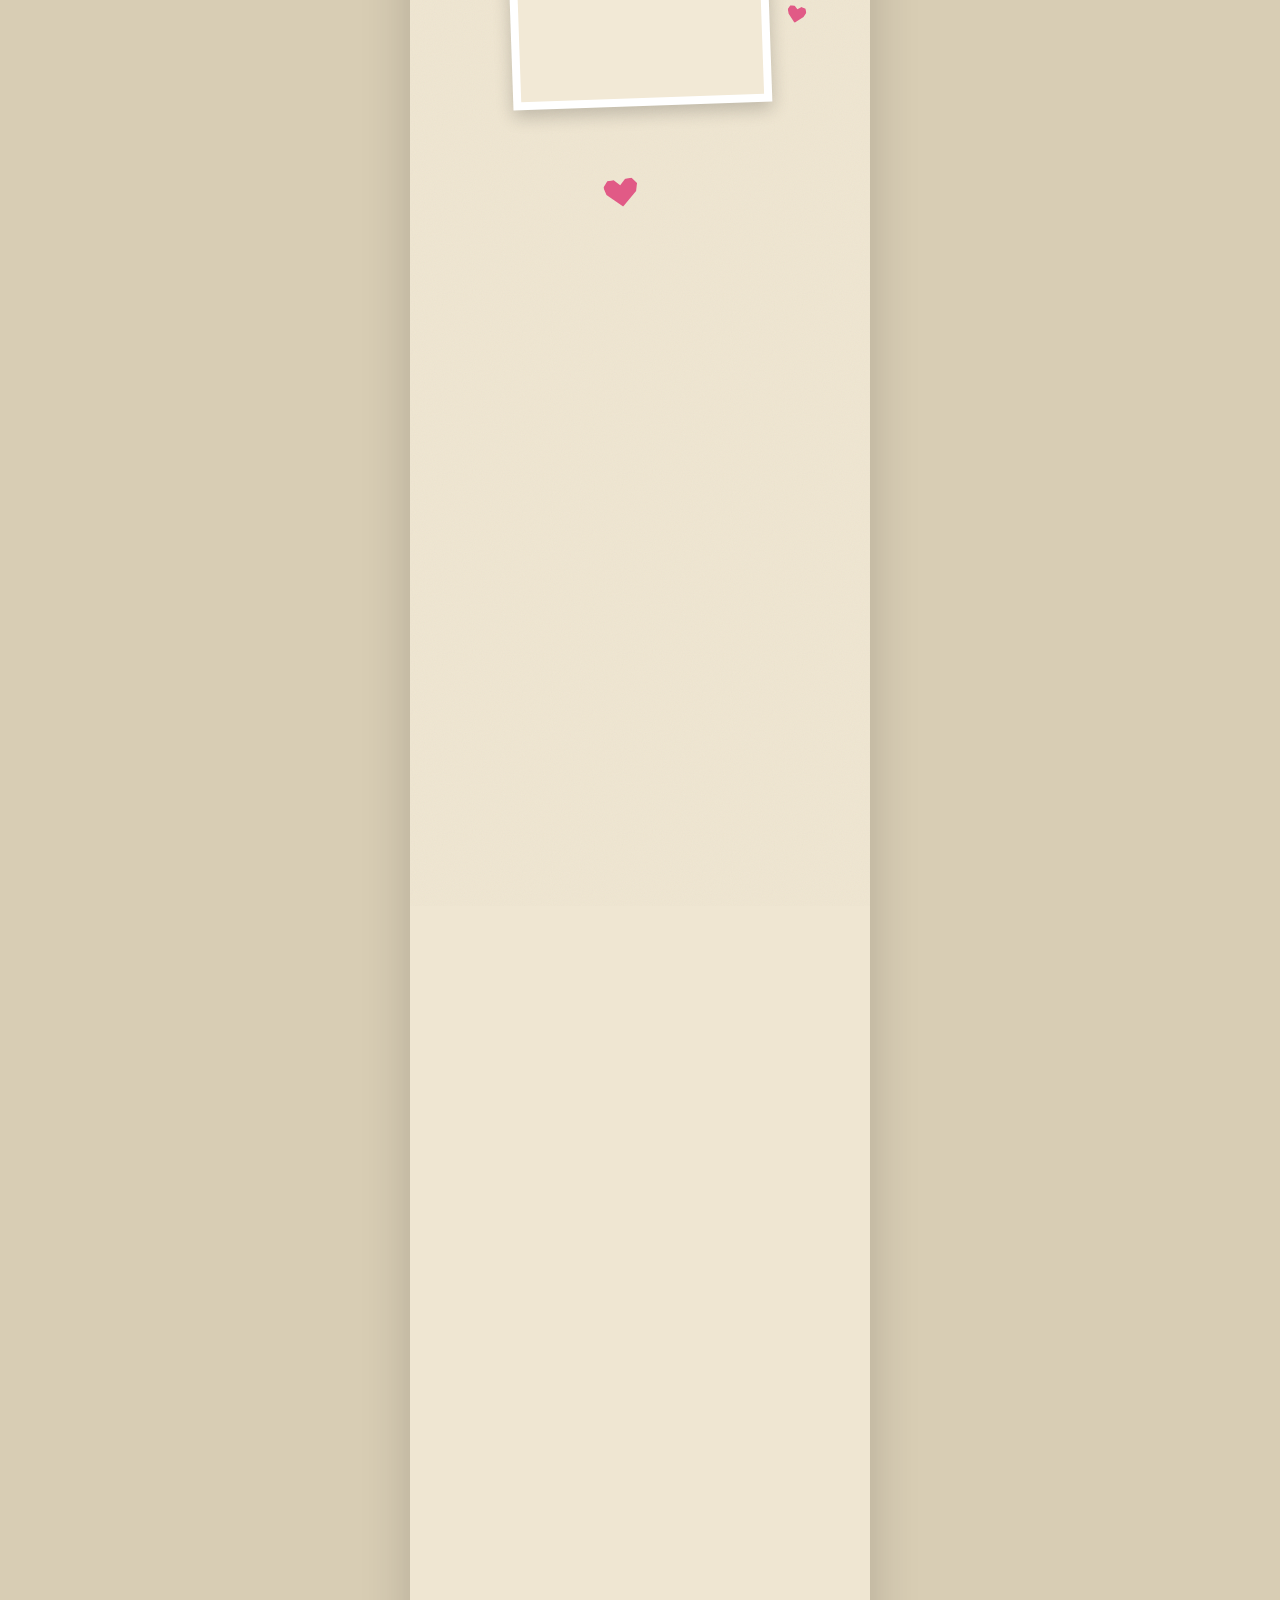
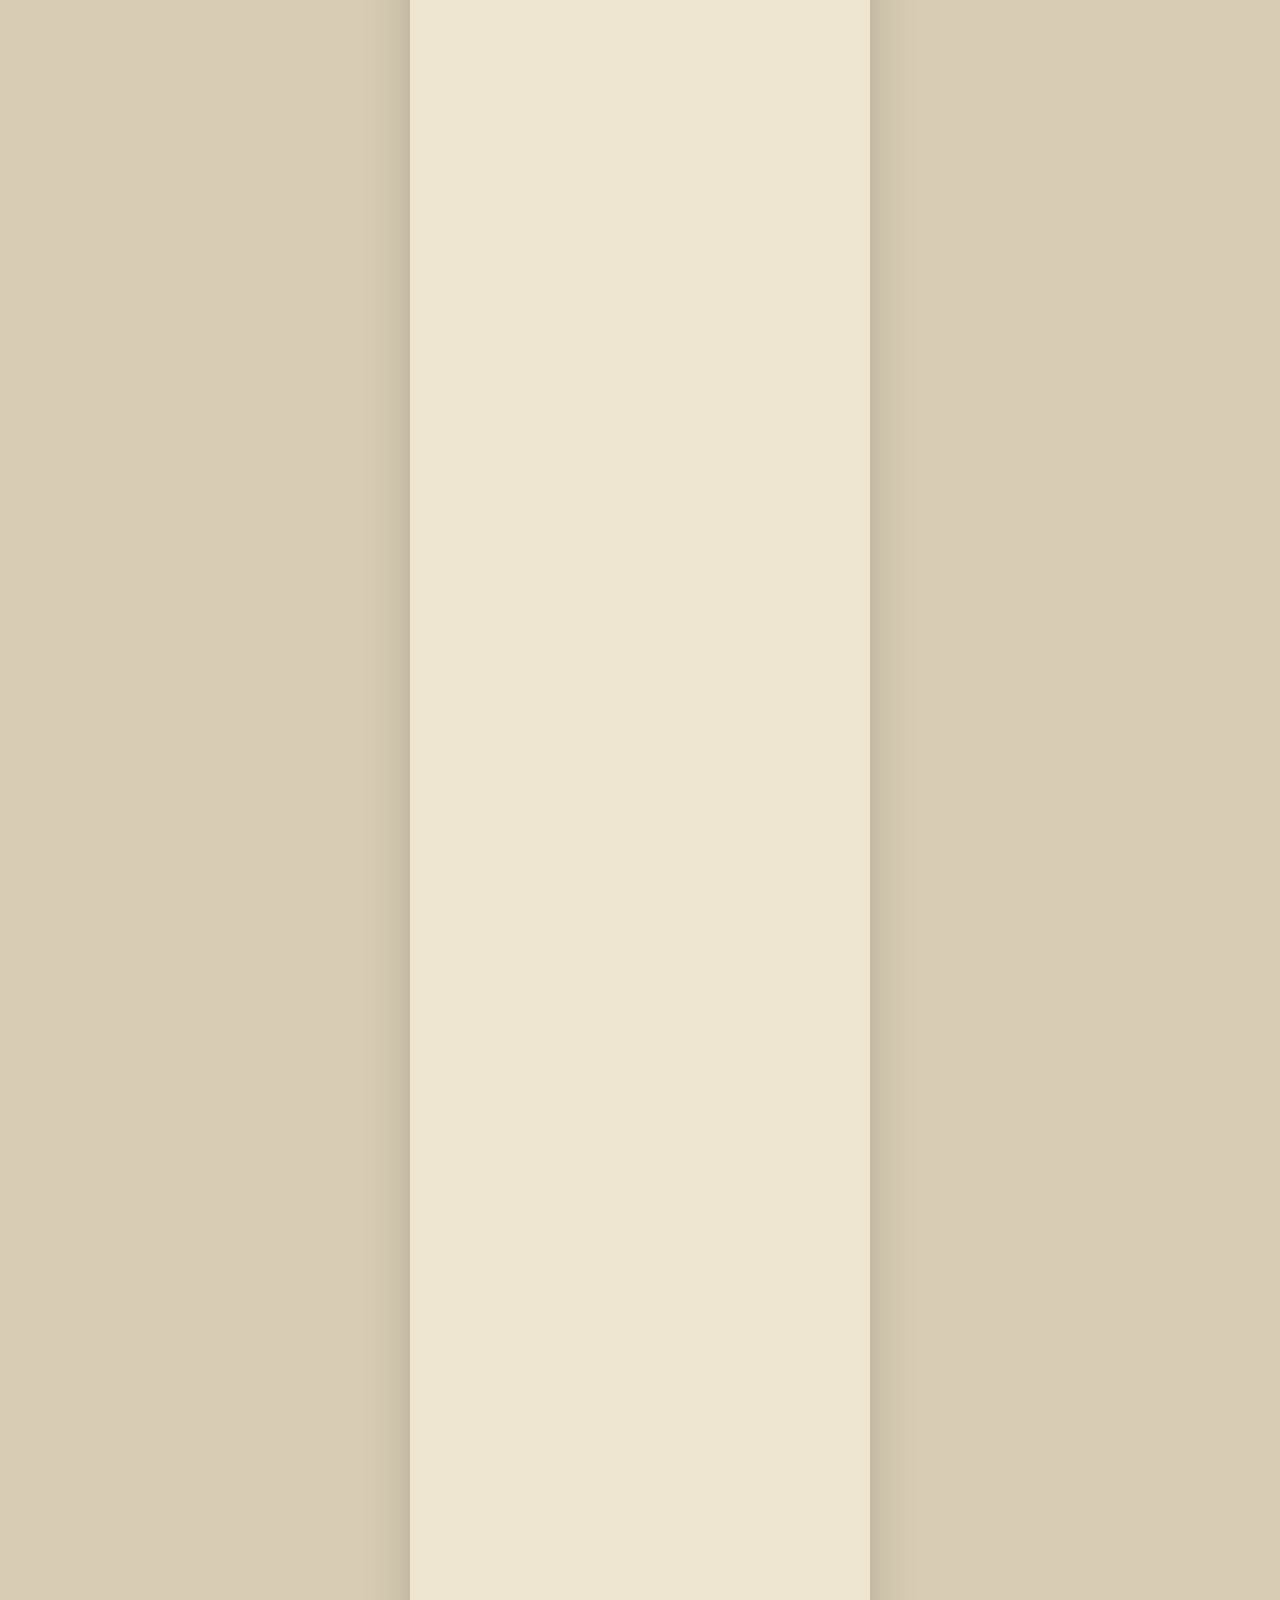
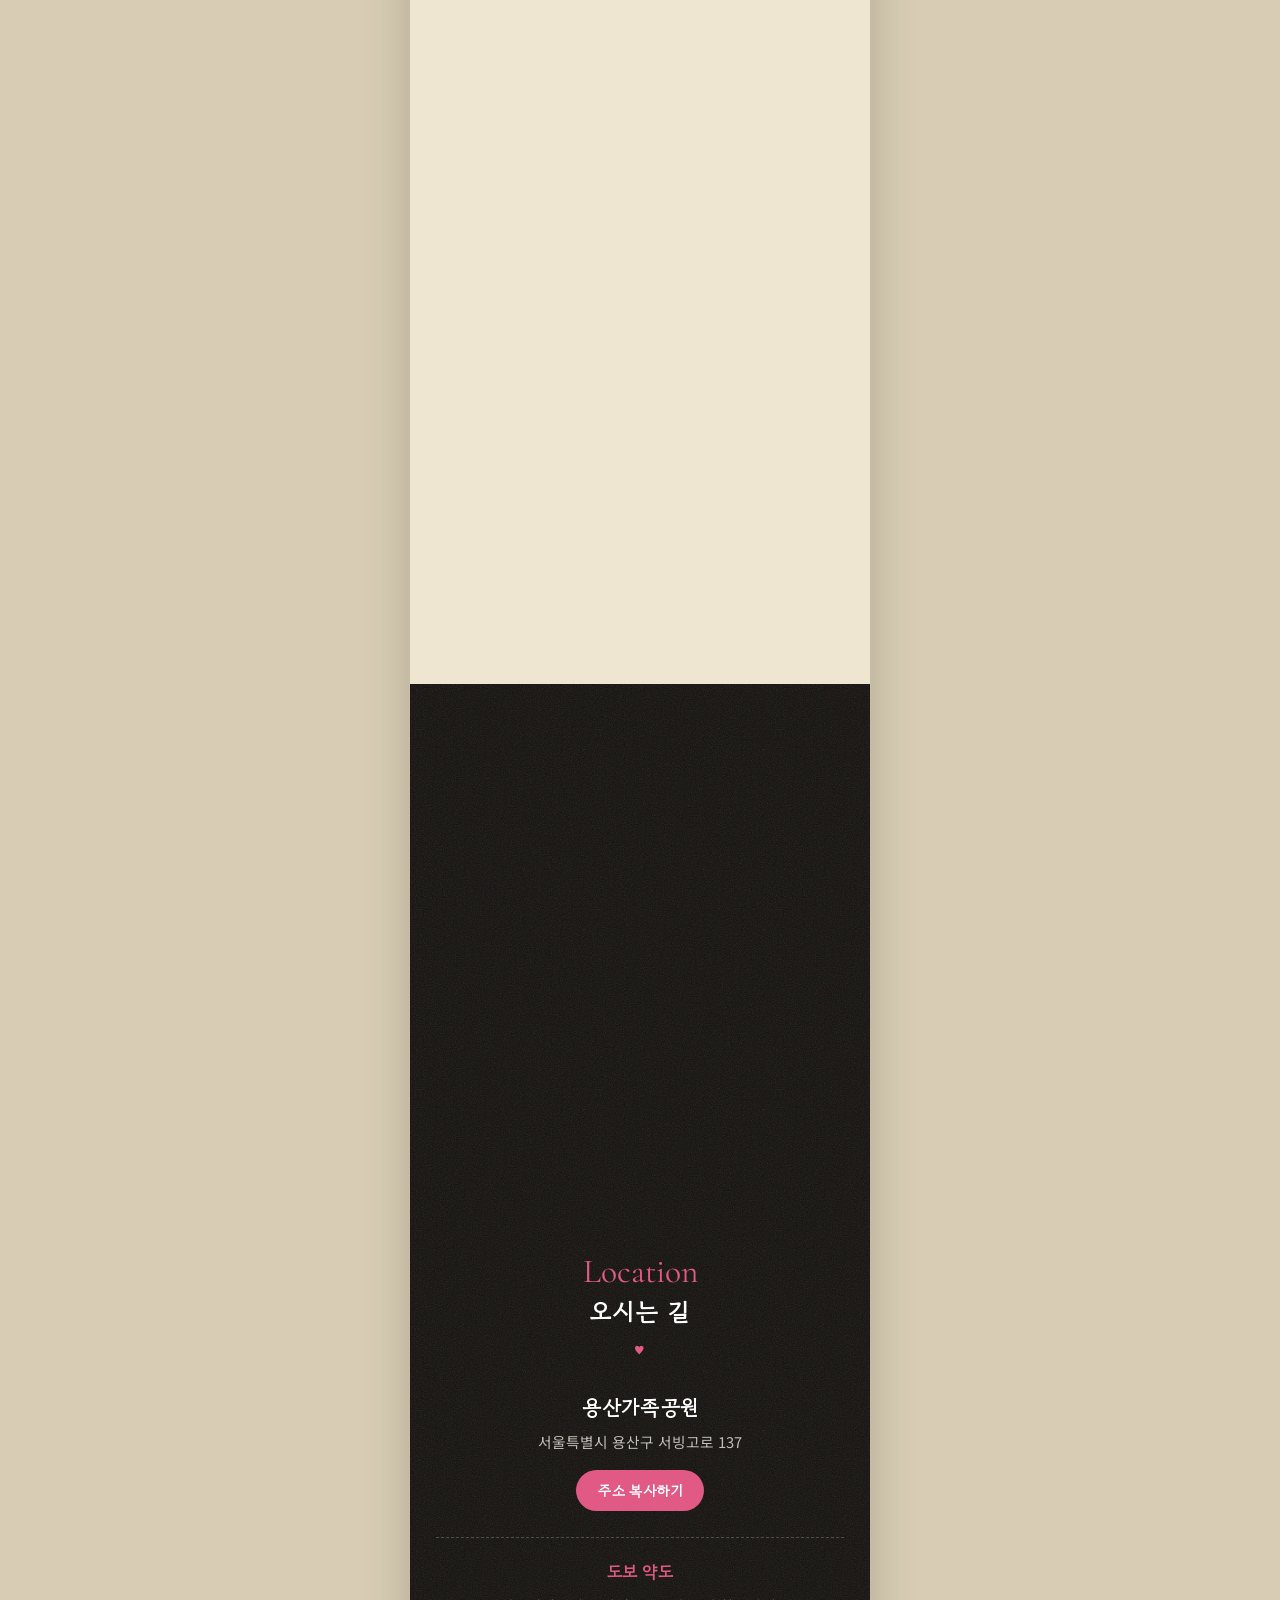
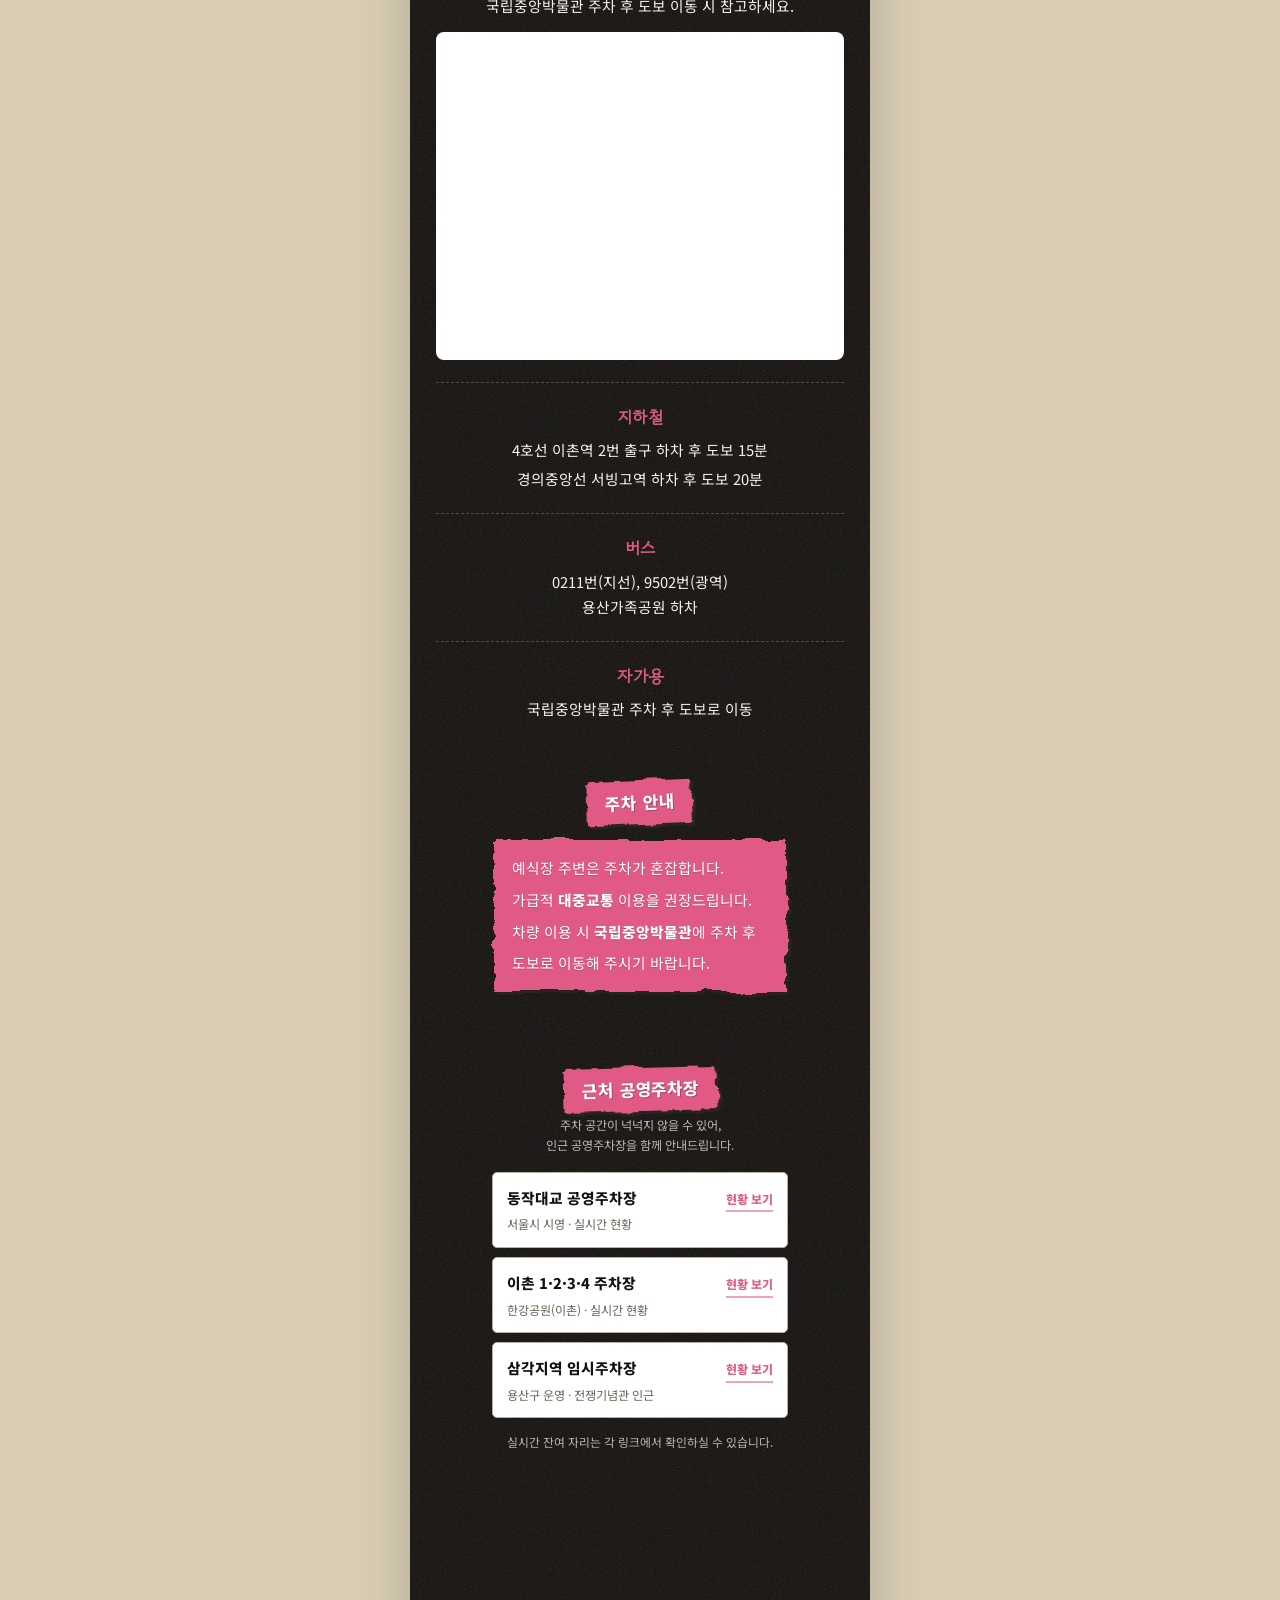
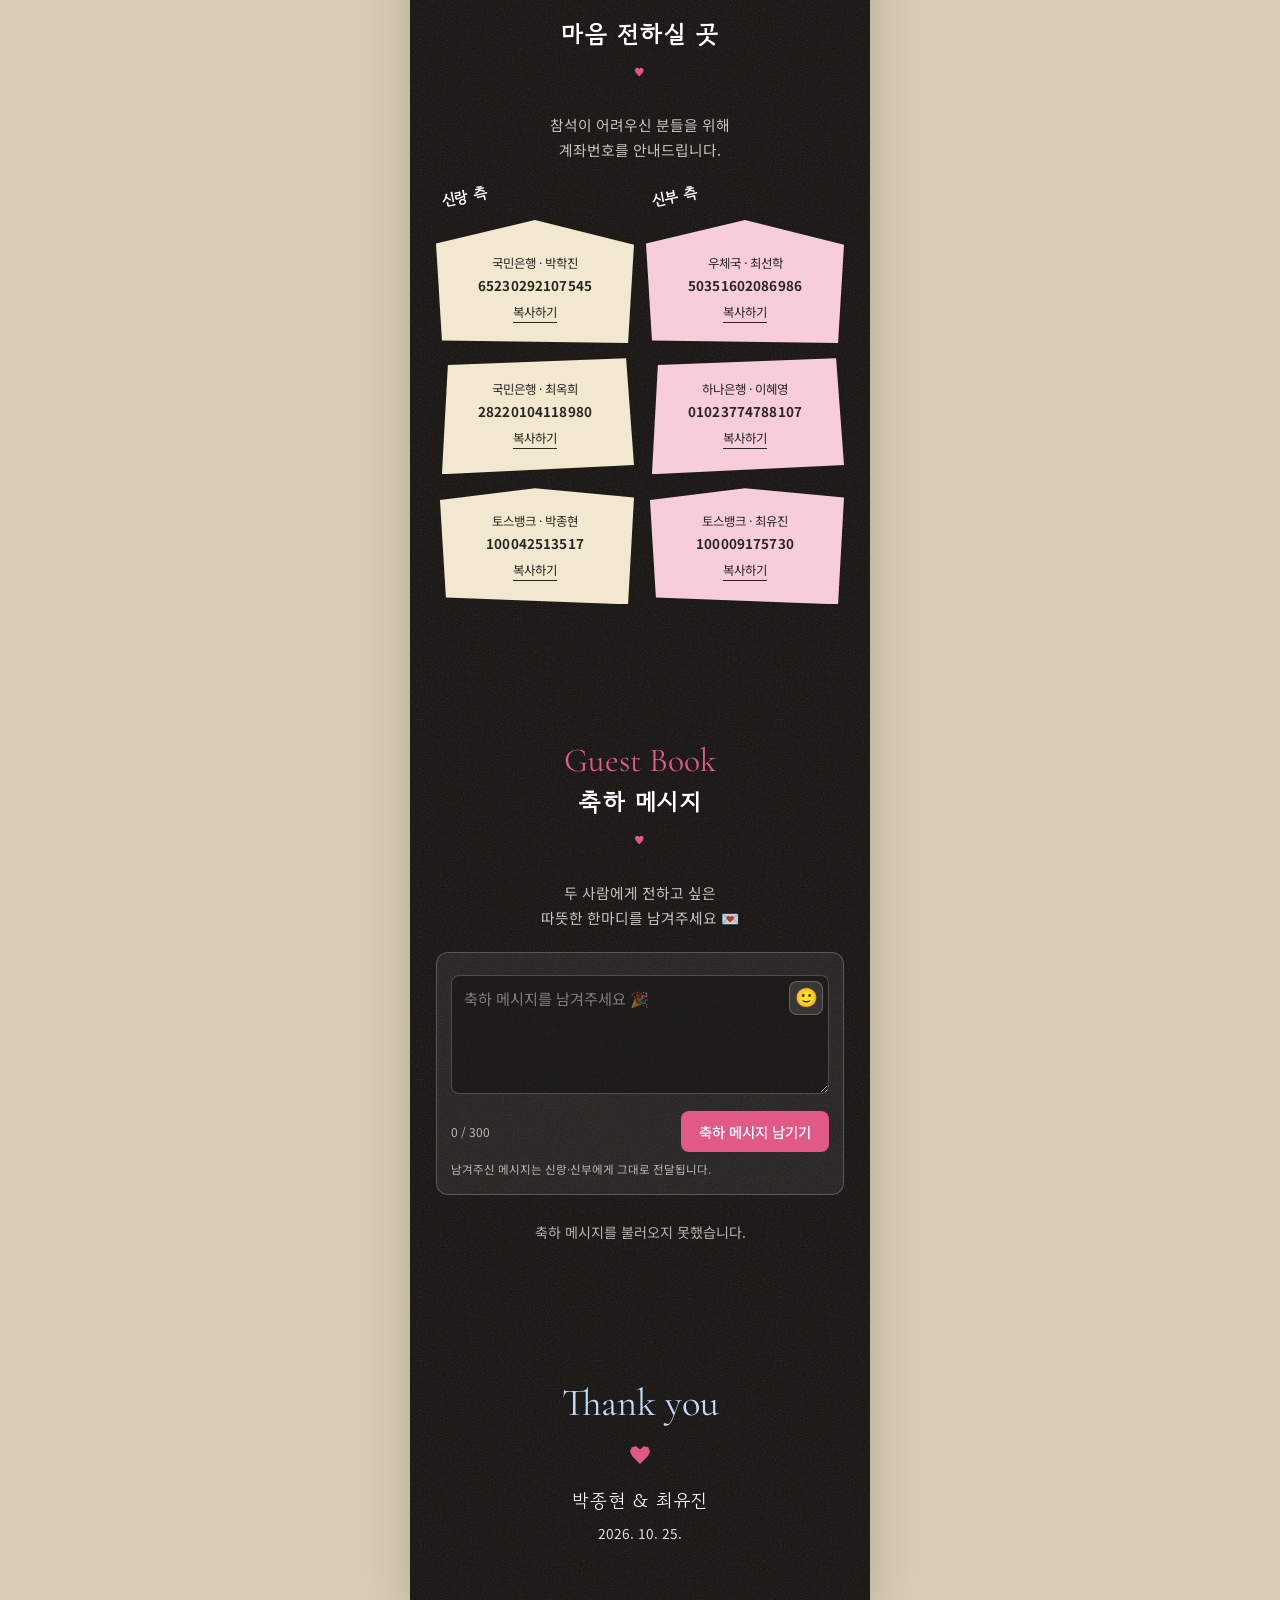
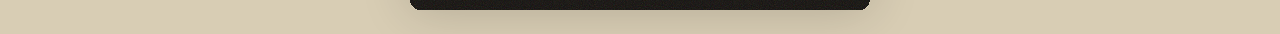
==== commit 539a5686: "축하 메시지 섹션도 검정 배경으로 하단(예식 안내 → 오시는 길 → 마음 전하기 → 푸터)이 검정인데 축하 메시지만 크림색이라 중간이 끊겨 보였다. 섹션 클래스를 .paper → " ====
--- a/index.html
+++ b/index.html
@@ -32,7 +32,7 @@
     <link rel="stylesheet"
           href="https://fonts.googleapis.com/css2?family=Cormorant+Garamond:wght@400;500&family=Gowun+Dodum&family=Noto+Sans+KR:wght@400;500;700&display=swap" />
   </noscript>
-  <link rel="stylesheet" href="assets/css/style.css?v=40" />
+  <link rel="stylesheet" href="assets/css/style.css?v=39" />
 </head>
 <body>
 
@@ -400,7 +400,7 @@
          이 화면은 그 시트를 읽어서 보여준다.
          폼·시트 주소는 assets/js/guestbook-config.js 에서 설정한다(설정법도 그 파일에).
          설정이 비어 있으면 자동으로 읽기 전용이 된다. -->
-    <section class="guestbook reveal paper" id="guestbook">
+    <section class="guestbook reveal dark" id="guestbook">
       <p class="script-label">Guest Book</p>
       <h2 class="section-title">축하 메시지</h2>
       <p class="guestbook__desc">두 사람에게 전하고 싶은<br />따뜻한 한마디를 남겨주세요 💌</p>
--- a/assets/css/style.css
+++ b/assets/css/style.css
@@ -93,6 +93,16 @@
 .reveal { opacity: 0; transform: translateY(26px); transition: opacity 0.9s ease, transform 0.9s ease; }
 .reveal.is-visible { opacity: 1; transform: none; }
 
+/* 검정 섹션(하단)은 배경을 처음부터 깔아 둔다.
+   섹션 통째로 페이드인하면 스크롤할 때 크림색 위에 검정이 나중에 덮이는 것처럼 보인다.
+   → 배경은 고정하고 내용만 올라오게 한다. (.deco-heart 는 자체 페이드가 있어 제외) */
+.reveal.dark { opacity: 1; transform: none; }
+.reveal.dark > *:not(.deco-heart) {
+  opacity: 0; transform: translateY(26px);
+  transition: opacity 0.9s ease, transform 0.9s ease;
+}
+.reveal.dark.is-visible > *:not(.deco-heart) { opacity: 1; transform: none; }
+
 /* 표지는 첫 화면이므로 JS(IntersectionObserver) 실행을 기다리지 않고
    CSS 로드 애니메이션으로 즉시 페이드인 → 초기 화면 지연 방지 */
 .cover.reveal { animation: coverIn 0.9s ease both; }
@@ -100,6 +110,7 @@
 
 @media (prefers-reduced-motion: reduce) {
   .reveal { opacity: 1; transform: none; transition: none; }
+  .reveal.dark > *:not(.deco-heart) { opacity: 1; transform: none; transition: none; }
   .cover.reveal { animation: none; opacity: 1; transform: none; }
 }
 
@@ -515,12 +526,10 @@
 /* 하트가 달력을 감싼다. 달력은 하트의 가장 넓은 몸통에 오도록 위쪽으로 당겨 배치. */
 .calendar__card {
   position: relative;
-  /* 좁은 화면에서는 섹션 좌우 패딩(26px)까지 써서 하트를 최대한 크게.
-     폭이 콘텐츠 박스보다 넓어지면 margin:auto 는 남는 자리가 없어 0 이 되고
-     하트가 오른쪽으로 밀려 잘리므로, left+transform 으로 직접 가운데 맞춘다. */
-  width: min(400px, calc(100% + 52px));
+  /* 좁은 화면에서는 섹션 좌우 패딩까지 써서 하트를 최대한 크게 */
+  width: 400px; max-width: calc(100% + 52px);
   aspect-ratio: 400 / 368;
-  left: 50%; transform: translateX(-50%);
+  margin: 0 auto;
   display: flex; align-items: center; justify-content: center;
 }
 .calendar__heart {
@@ -904,6 +913,56 @@
 .gb-more[hidden] { display: none; }
 .gb-more:active { background: #efe6d2; }
 
+/* --- 검정 배경(.dark)일 때 --- */
+.dark .guestbook__desc { color: rgba(247, 244, 236, 0.78); }
+
+.dark .gb-notice {
+  color: rgba(247, 244, 236, 0.8);
+  background: rgba(255, 255, 255, 0.06);
+  border-color: rgba(255, 255, 255, 0.28);
+}
+
+.dark .gb-form {
+  background: rgba(255, 255, 255, 0.07);
+  border-color: rgba(255, 255, 255, 0.22);
+  box-shadow: none;
+}
+.dark .gb-input, .dark .gb-textarea {
+  color: #f7f4ec;
+  background: rgba(0, 0, 0, 0.35);
+  border-color: rgba(255, 255, 255, 0.22);
+}
+.dark .gb-input:focus, .dark .gb-textarea:focus {
+  background: rgba(0, 0, 0, 0.5); border-color: var(--pink-soft);
+}
+.dark .gb-input::placeholder, .dark .gb-textarea::placeholder { color: rgba(247, 244, 236, 0.45); }
+
+.dark .gb-emoji-btn { background: rgba(255, 255, 255, 0.12); border-color: rgba(255, 255, 255, 0.22); }
+.dark .gb-emoji-btn.is-open { background: var(--pink-soft); border-color: var(--pink-soft); }
+.dark .gb-emoji { background: rgba(0, 0, 0, 0.3); border-color: rgba(255, 255, 255, 0.18); }
+.dark .gb-emoji__item:active { background: rgba(255, 255, 255, 0.16); }
+
+.dark .gb-charcount, .dark .gb-form__hint,
+.dark .gb-count, .dark .gb-empty { color: rgba(247, 244, 236, 0.7); }
+.dark .gb-charcount.is-full { color: var(--pink-soft); }
+
+.dark .gb-item, .dark .gb-item:nth-child(odd) {
+  background: rgba(255, 255, 255, 0.07);
+  border-color: rgba(255, 255, 255, 0.18);
+  box-shadow: none;
+}
+.dark .gb-item__name { color: #fff; }
+.dark .gb-item__body { color: #f7f4ec; }
+.dark .gb-item__date, .dark .gb-item__del { color: rgba(247, 244, 236, 0.62); }
+.dark .gb-item.is-pending { border-color: var(--pink-soft); }
+.dark .gb-item.is-pending .gb-item__date { color: var(--pink-soft); }
+
+.dark .gb-confirm { border-top-color: rgba(255, 255, 255, 0.22); }
+.dark .gb-confirm__cancel { background: rgba(255, 255, 255, 0.14); color: #f7f4ec; }
+
+.dark .gb-more { color: #f7f4ec; border-color: rgba(255, 255, 255, 0.3); }
+.dark .gb-more:active { background: rgba(255, 255, 255, 0.14); }
+
 /* ===== Footer (검정 구겨진 종이) ===== */
 .footer {
   padding: 56px 20px 64px; text-align: center;
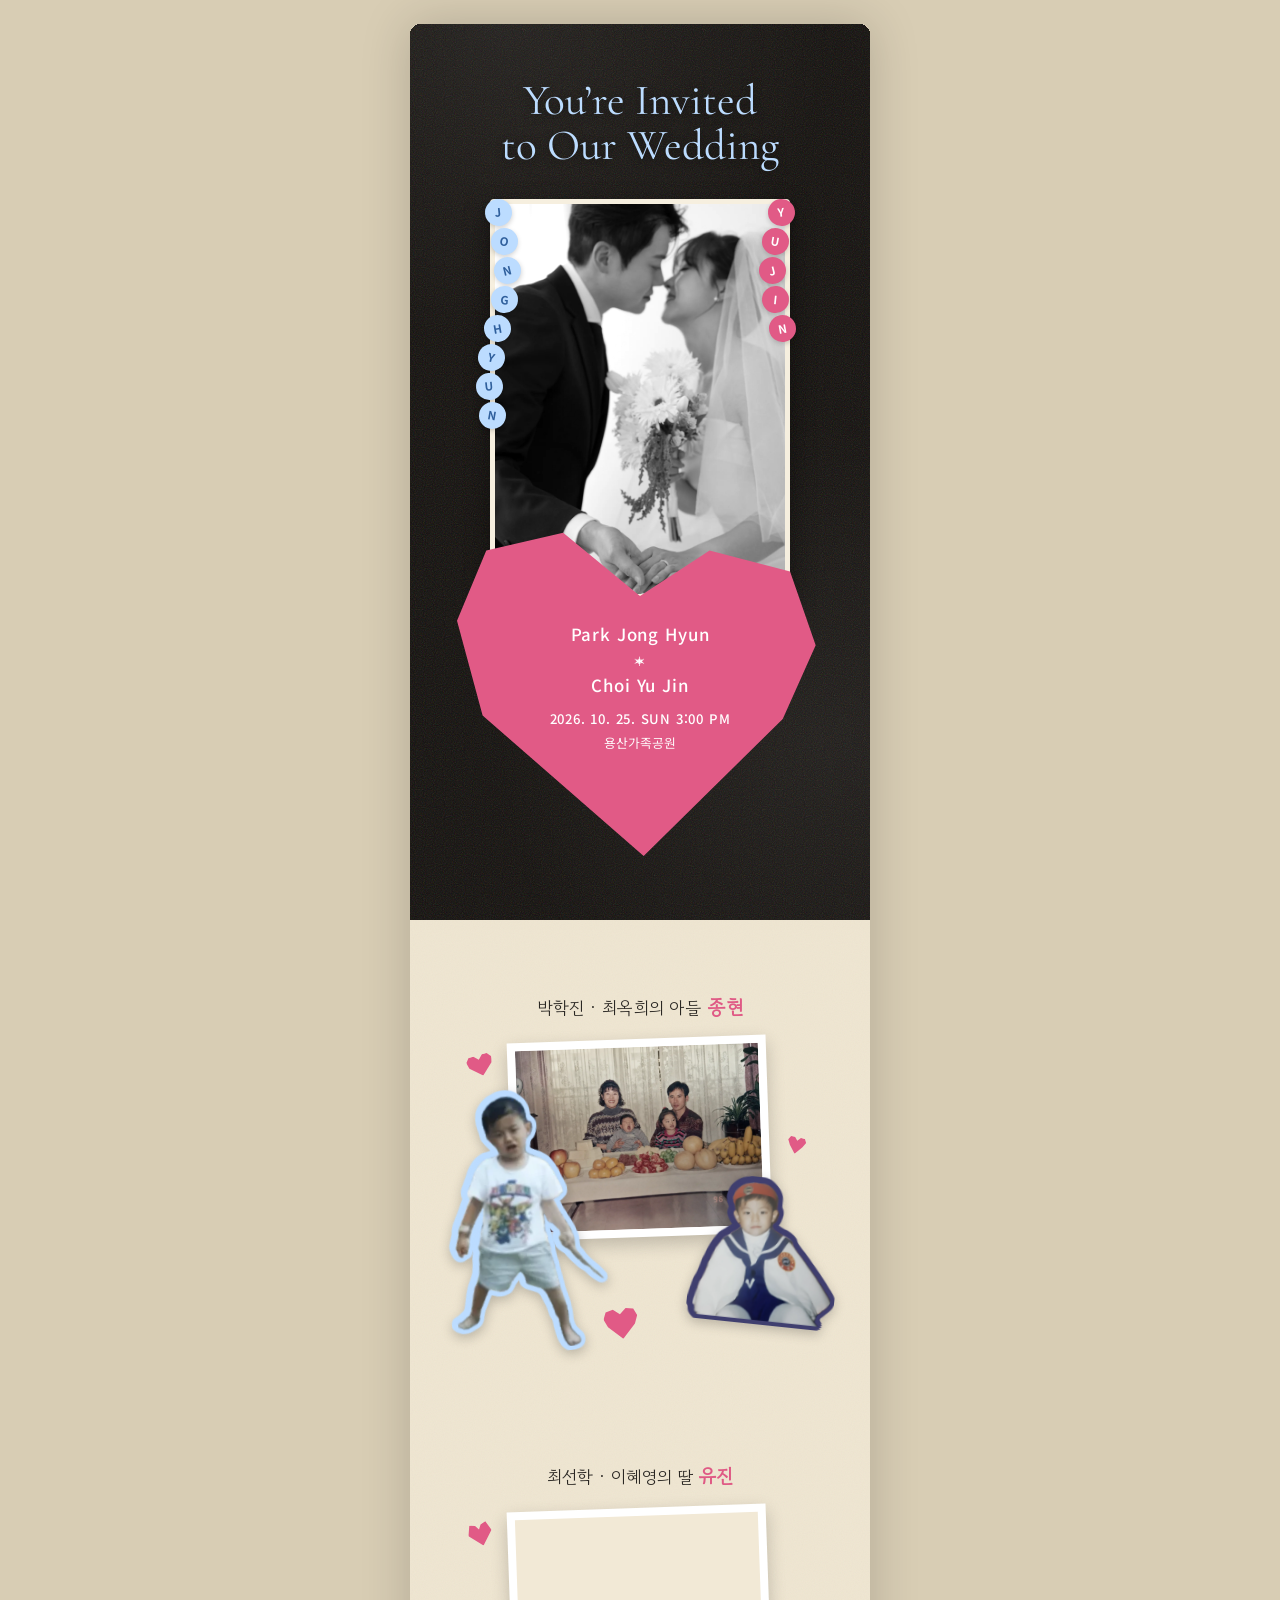
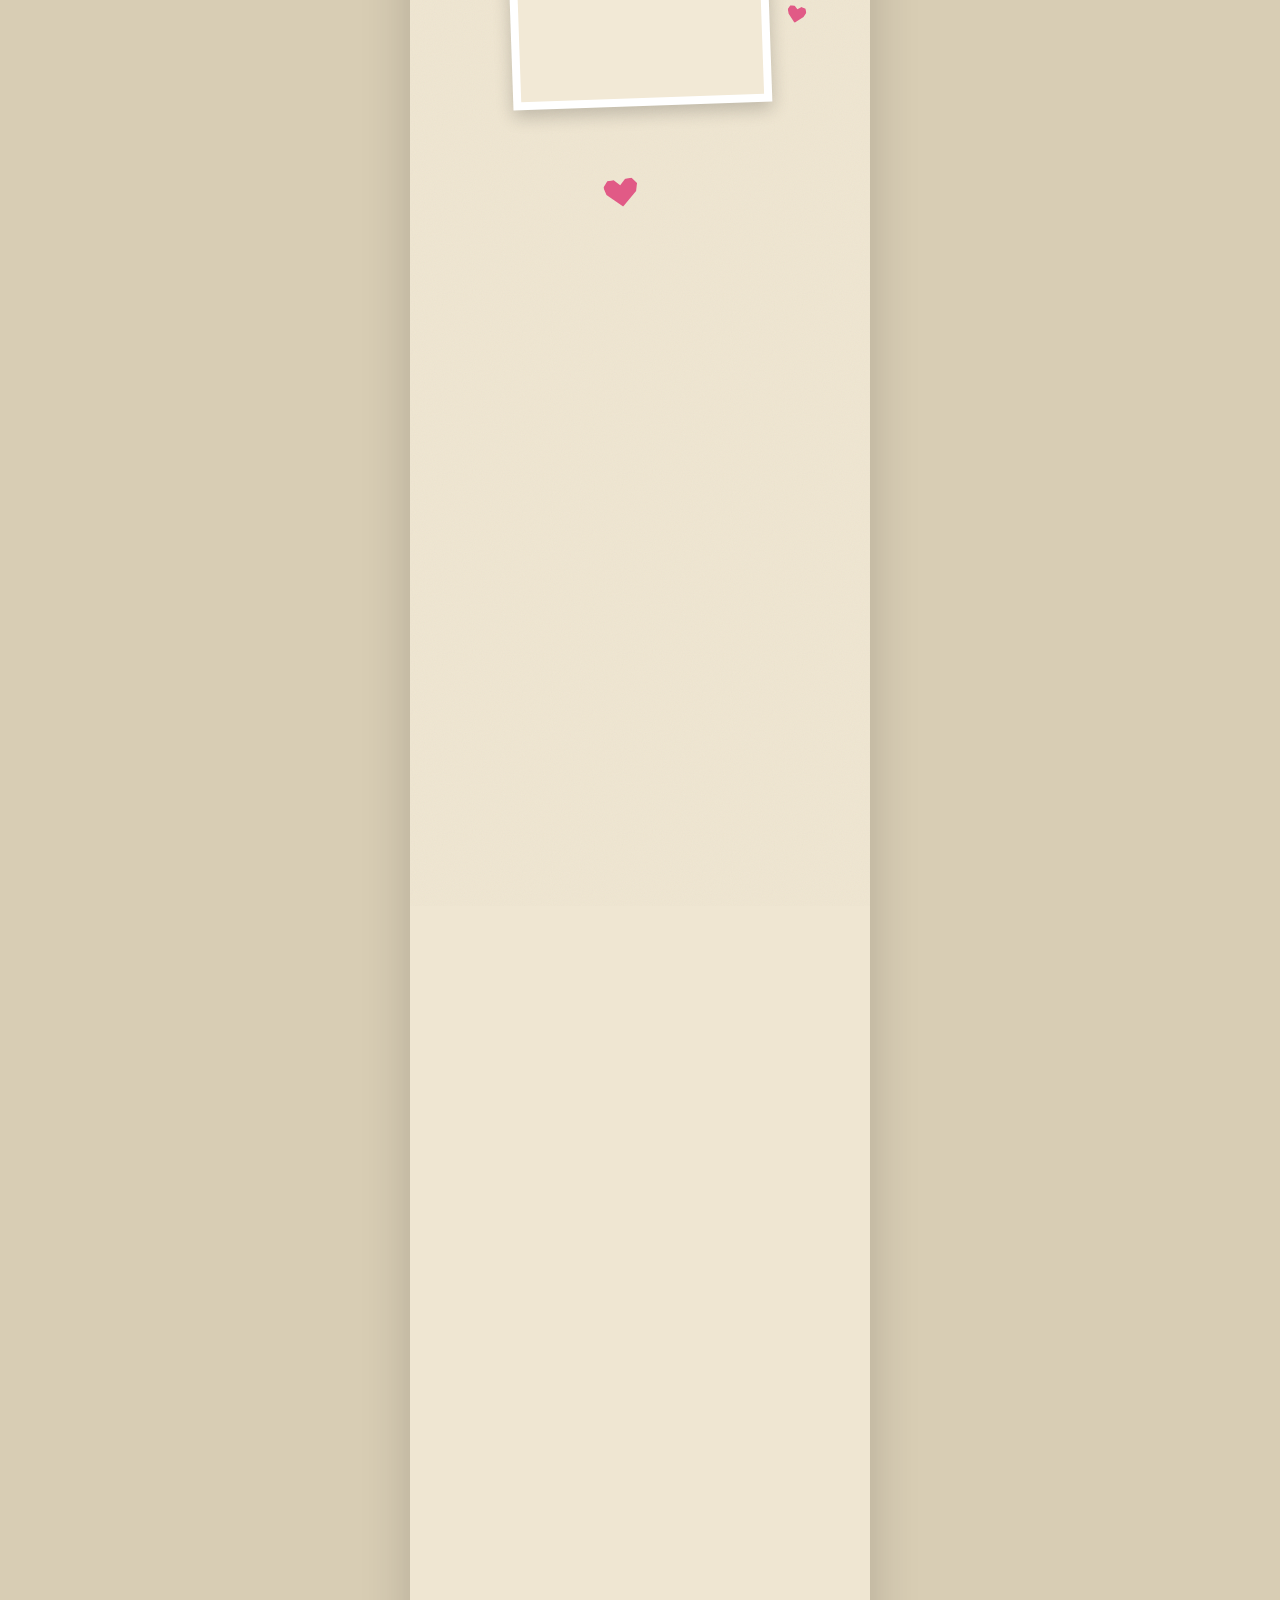
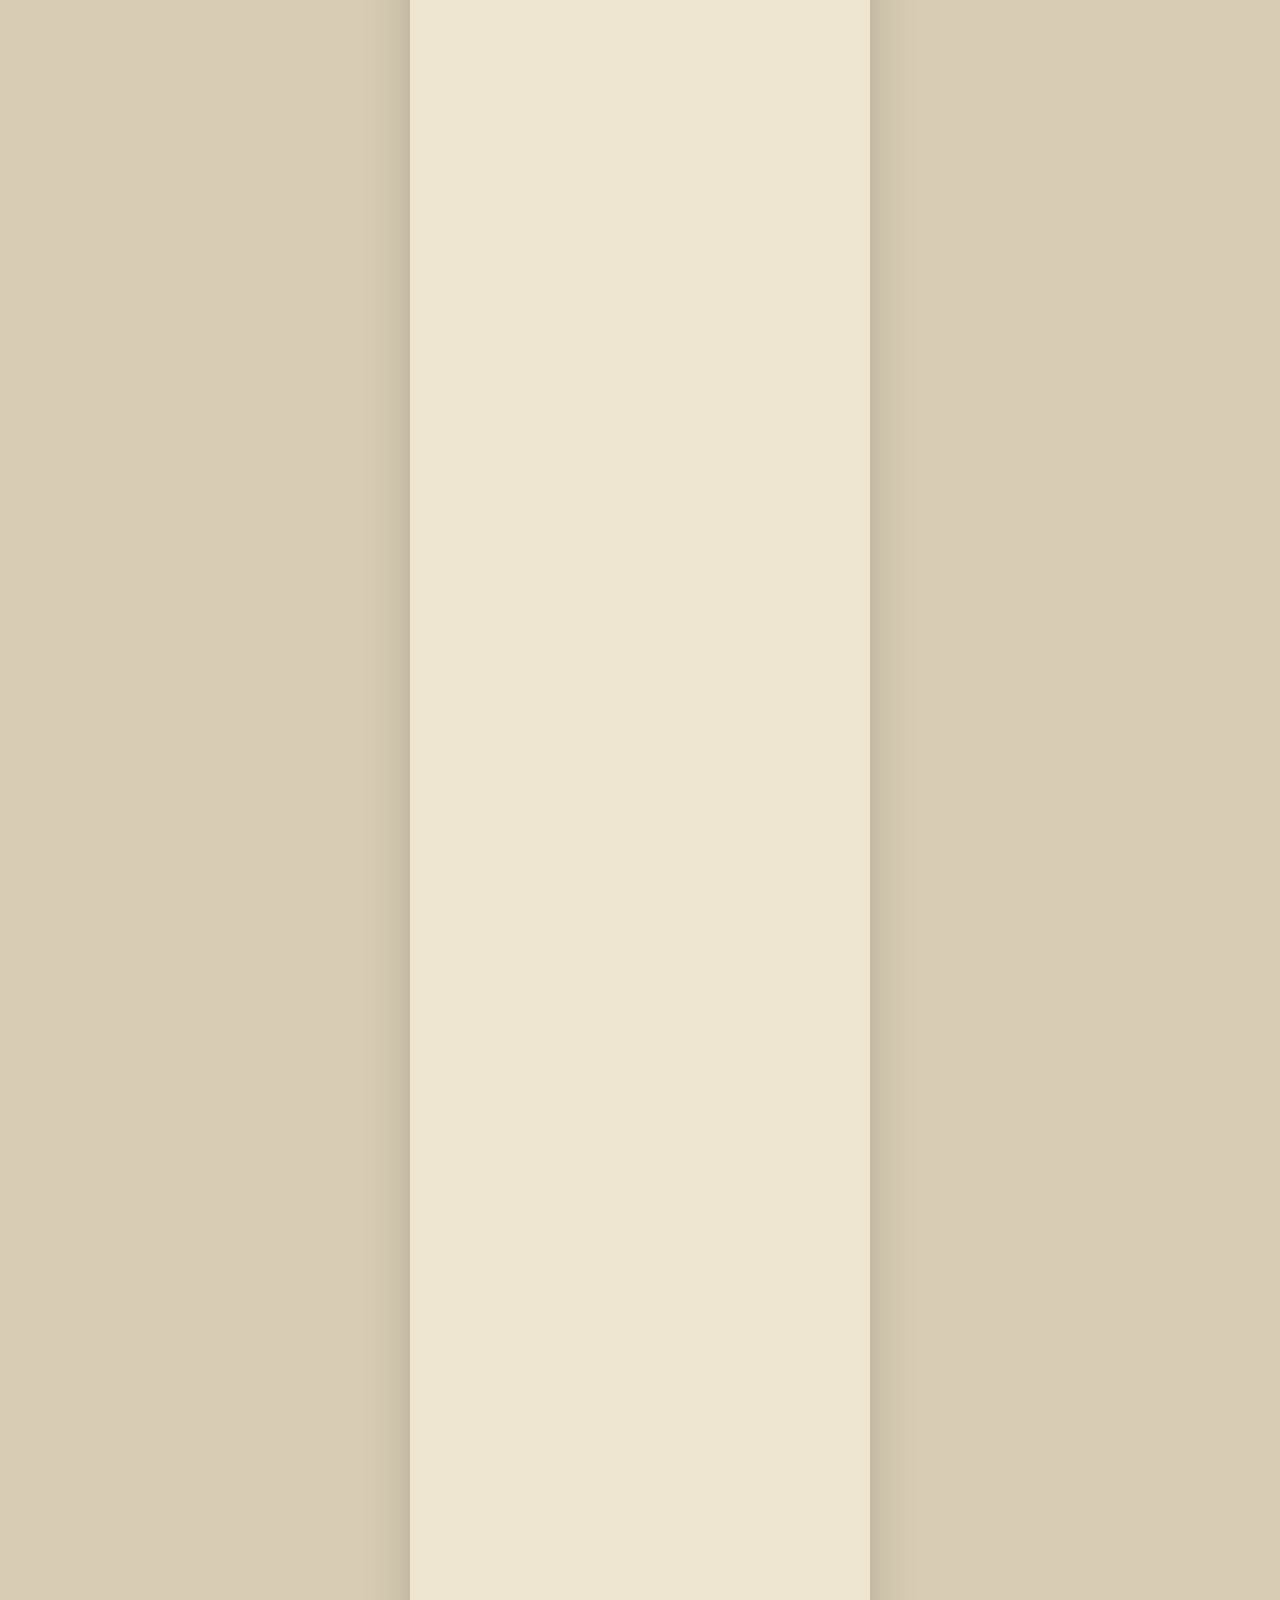
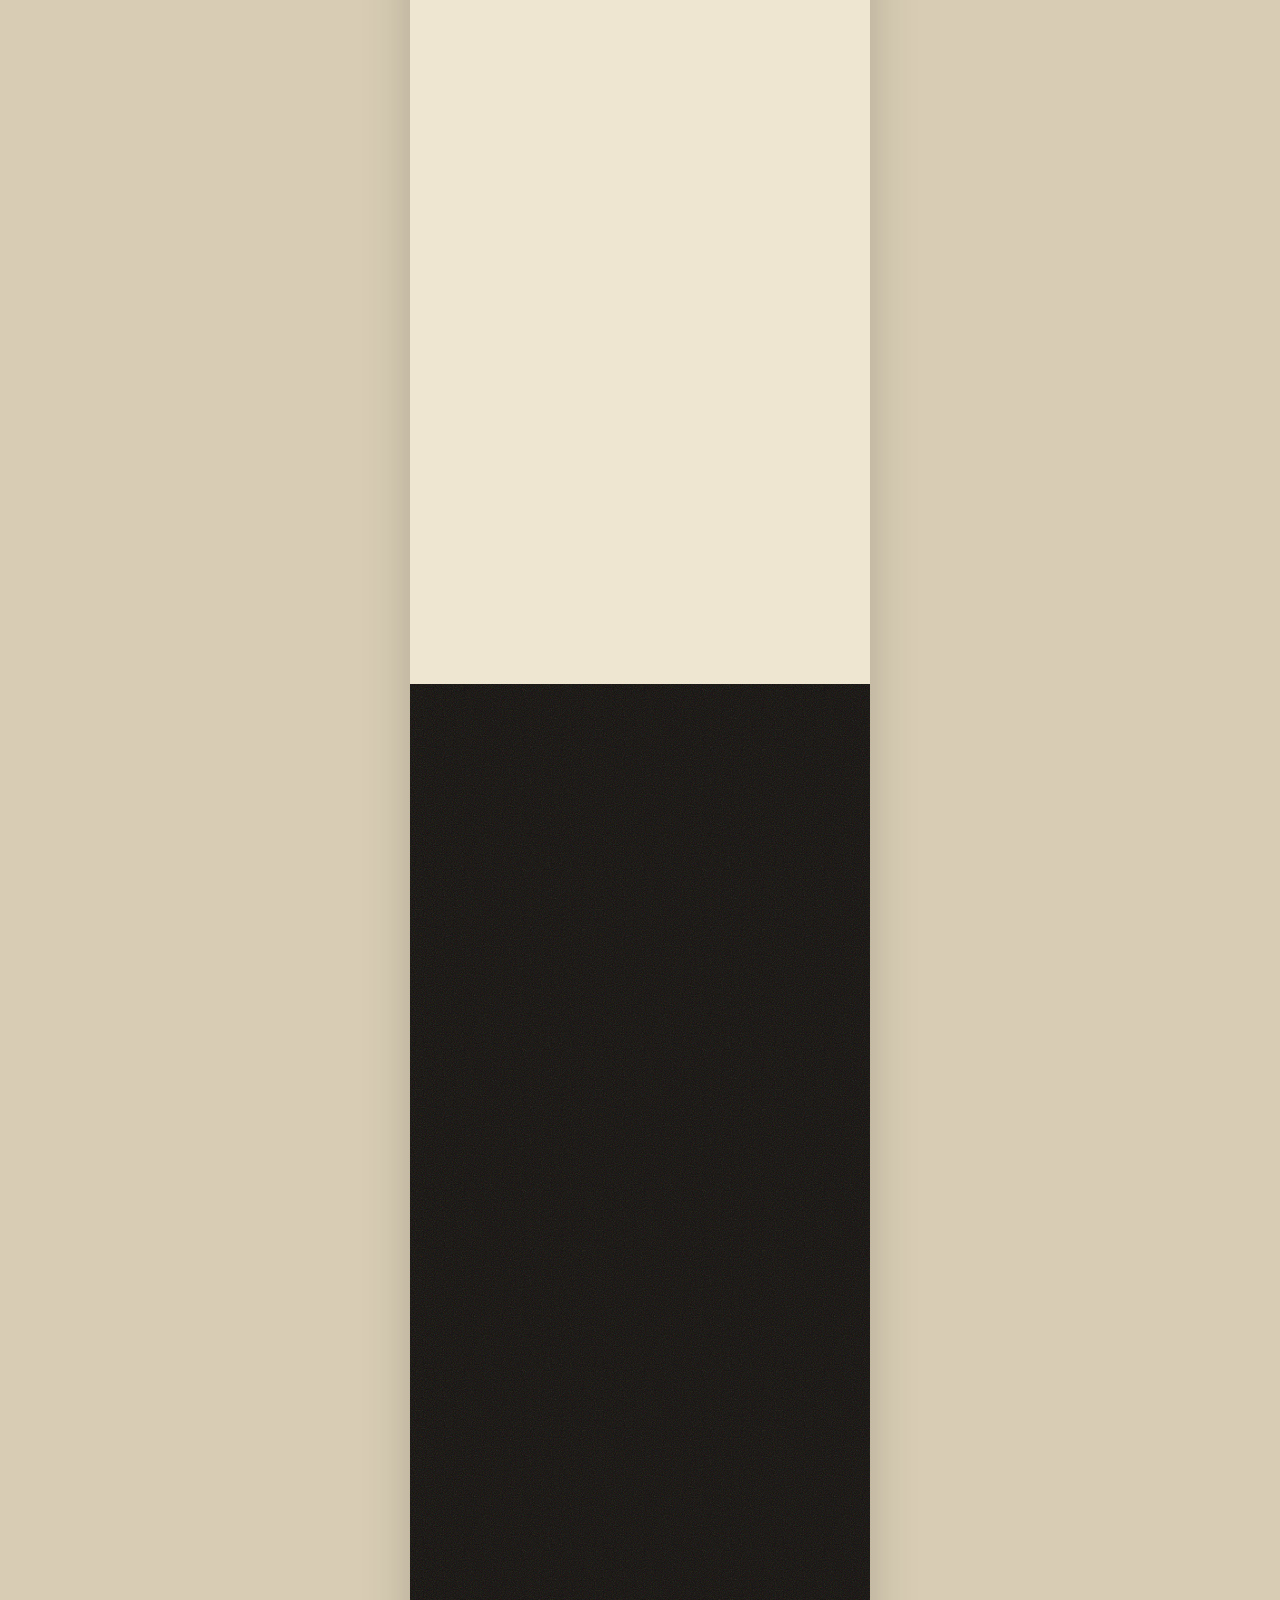
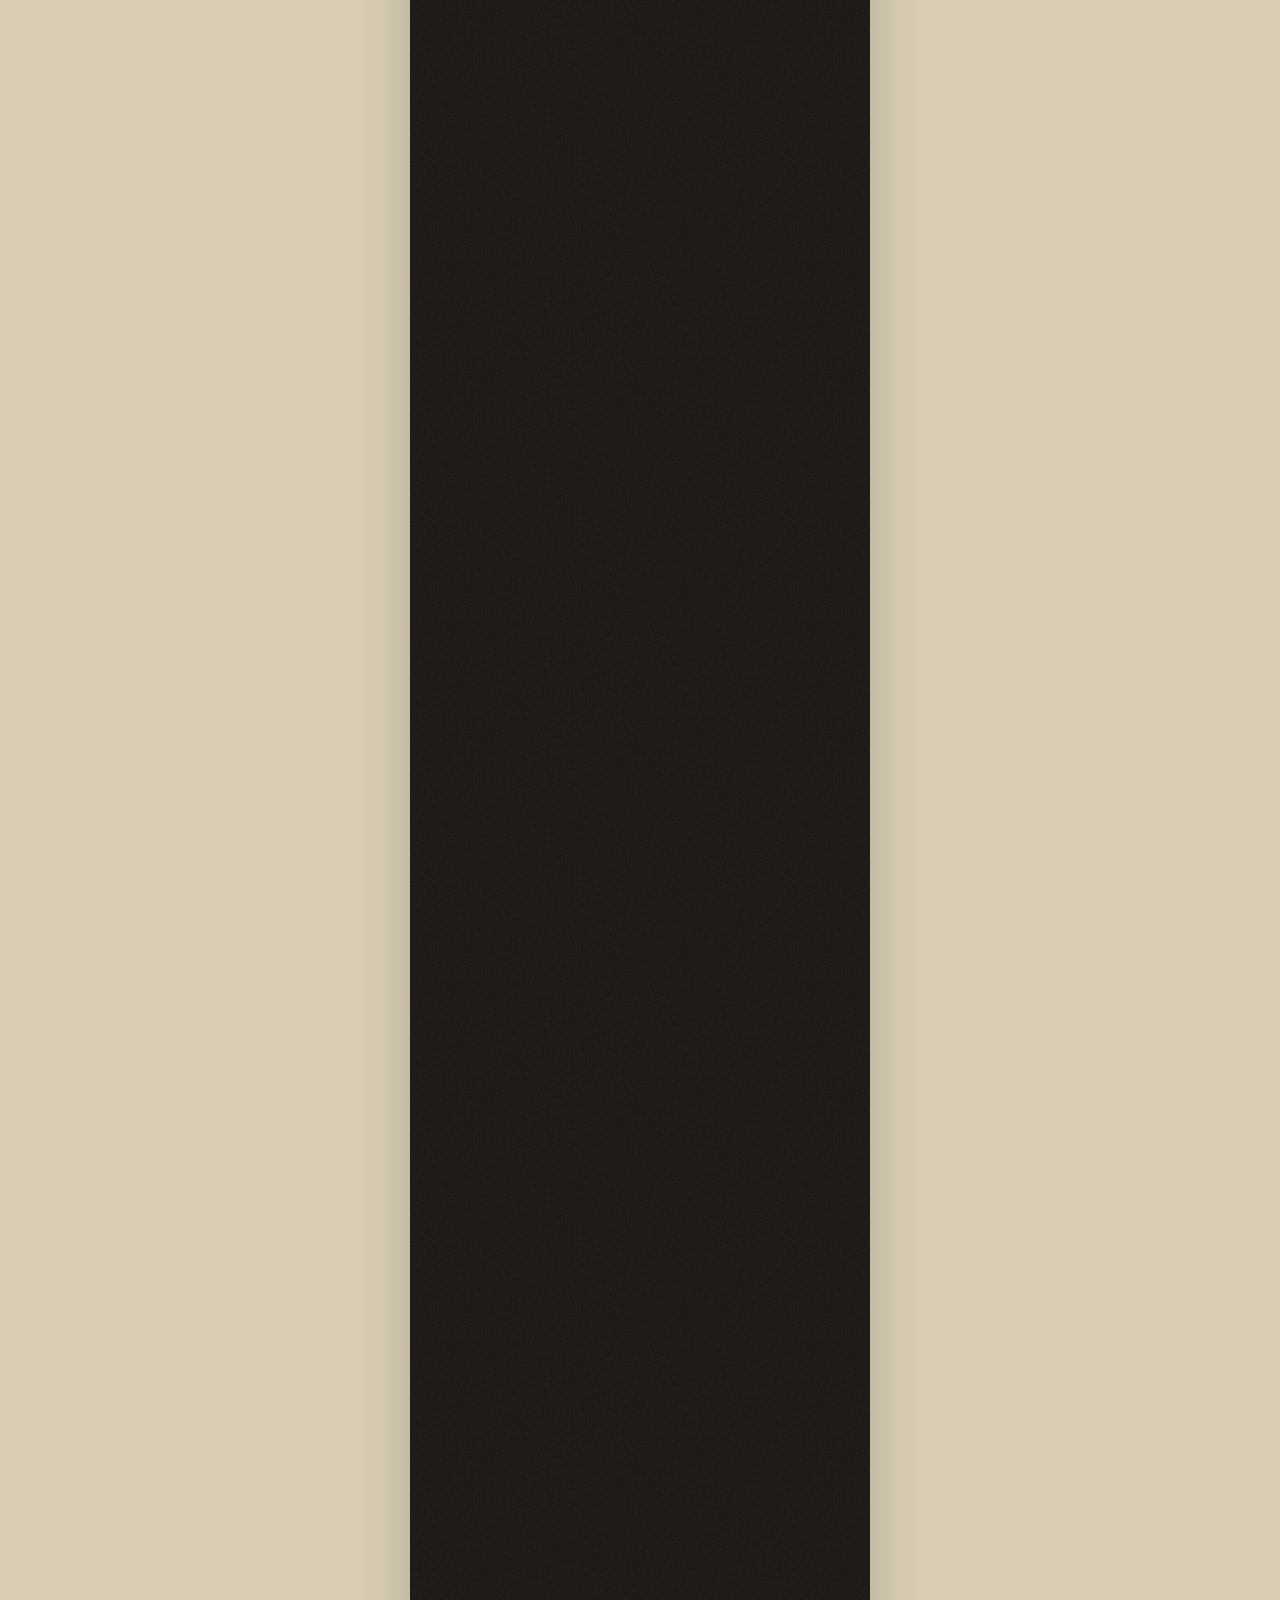
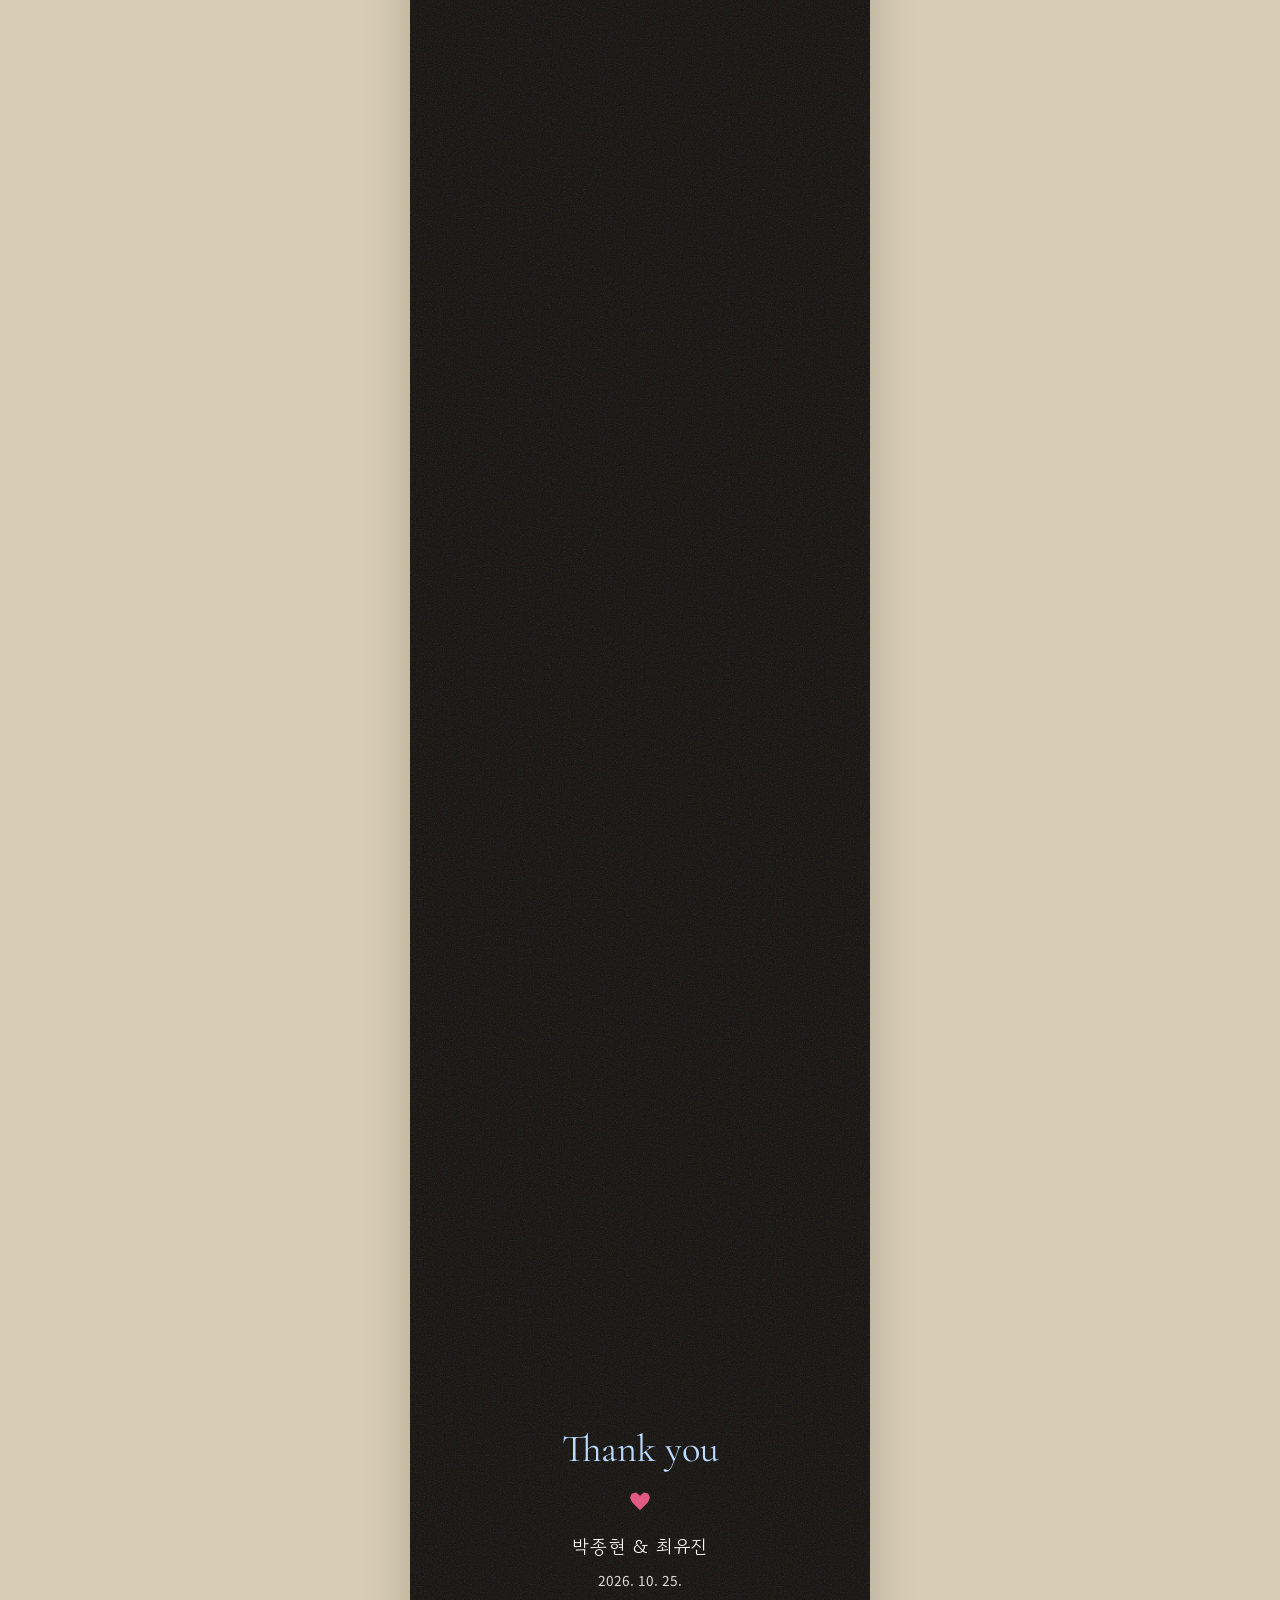
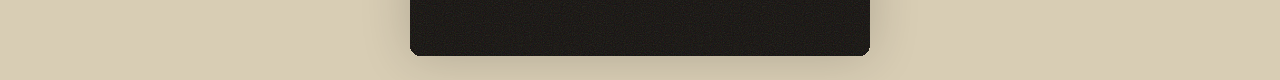
==== commit ebed4356: "축하 메시지에 닉네임(선택) 입력 추가 메시지 한 칸만 받던 폼에 닉네임 칸을 추가했다. 비워 두고 보내도 되고, 비우면 예전처럼 ANON_NAME("하객")으로 올라간다(옛 스크" ====
--- a/index.html
+++ b/index.html
@@ -408,6 +408,12 @@
       <p class="gb-notice" id="gbNotice" hidden></p>
 
       <form class="gb-form" id="gbForm" autocomplete="off" novalidate>
+        <!-- 닉네임은 선택. 비워 두면 "하객" 으로 올라간다(guestbook.js 의 ANON_NAME). -->
+        <div class="gb-form__row">
+          <input class="gb-input" id="gbName" type="text"
+                 placeholder="닉네임 (선택)" aria-label="닉네임 (선택)" />
+        </div>
+
         <div class="gb-form__msg">
           <textarea class="gb-textarea" id="gbMsg" rows="4"
                     placeholder="축하 메시지를 남겨주세요 🎉" aria-label="축하 메시지"></textarea>
--- a/assets/css/style.css
+++ b/assets/css/style.css
@@ -526,10 +526,15 @@
 /* 하트가 달력을 감싼다. 달력은 하트의 가장 넓은 몸통에 오도록 위쪽으로 당겨 배치. */
 .calendar__card {
   position: relative;
-  /* 좁은 화면에서는 섹션 좌우 패딩까지 써서 하트를 최대한 크게 */
-  width: 400px; max-width: calc(100% + 52px);
+  /* 좁은 화면에서는 섹션 좌우 패딩(26px)까지 써서 하트를 최대한 크게.
+     주의: width 를 컨테이너보다 크게 주면 margin:auto 가 0 으로 무시돼(CSS 과제약 규칙)
+     하트가 오른쪽으로 밀린다. 그래서 폭은 auto 로 두고 좌우 음수 마진으로 늘린다.
+     마진이 항상 좌우 같은 값이라 어떤 화면 폭에서도 가운데에 온다.
+       넓은 화면: (100% - 400px) / 2  → 폭 400px
+       좁은 화면: -26px               → 섹션 패딩까지 꽉 채움 */
+  width: auto;
+  margin: 0 max(-26px, calc((100% - 400px) / 2));
   aspect-ratio: 400 / 368;
-  margin: 0 auto;
   display: flex; align-items: center; justify-content: center;
 }
 .calendar__heart {
@@ -880,6 +885,8 @@
 .gb-item.is-pending .gb-item__date { color: var(--pink); }
 .gb-item__head { display: flex; align-items: baseline; gap: 8px; padding-right: 38px; }
 .gb-item__name { font-family: var(--hand); font-size: 0.98rem; color: var(--ink); font-weight: 700; }
+/* 닉네임 없이 남긴 글("하객") — 이름 줄은 그대로 두되 옅게 */
+.gb-item__name--anon { color: var(--ink-soft); font-weight: 500; }
 .gb-item__date { font-size: 0.72rem; color: var(--ink-soft); font-variant-numeric: tabular-nums; }
 .gb-item__body {
   margin-top: 6px; font-size: 0.93rem; line-height: 1.75; color: var(--ink);
@@ -952,6 +959,7 @@
   box-shadow: none;
 }
 .dark .gb-item__name { color: #fff; }
+.dark .gb-item__name--anon { color: rgba(247, 244, 236, 0.6); }
 .dark .gb-item__body { color: #f7f4ec; }
 .dark .gb-item__date, .dark .gb-item__del { color: rgba(247, 244, 236, 0.62); }
 .dark .gb-item.is-pending { border-color: var(--pink-soft); }
@@ -960,8 +968,14 @@
 .dark .gb-confirm { border-top-color: rgba(255, 255, 255, 0.22); }
 .dark .gb-confirm__cancel { background: rgba(255, 255, 255, 0.14); color: #f7f4ec; }
 
-.dark .gb-more { color: #f7f4ec; border-color: rgba(255, 255, 255, 0.3); }
-.dark .gb-more:active { background: rgba(255, 255, 255, 0.14); }
+/* 더보기: 검정 위에서 테두리만으로는 눈에 띄지 않아 면을 채운다 */
+.dark .gb-more {
+  margin-top: 14px; color: #fff; font-weight: 600;
+  background: rgba(255, 255, 255, 0.13);
+  border-color: rgba(255, 255, 255, 0.5);
+  padding: 9px 24px;
+}
+.dark .gb-more:active { background: rgba(255, 255, 255, 0.26); }
 
 /* ===== Footer (검정 구겨진 종이) ===== */
 .footer {
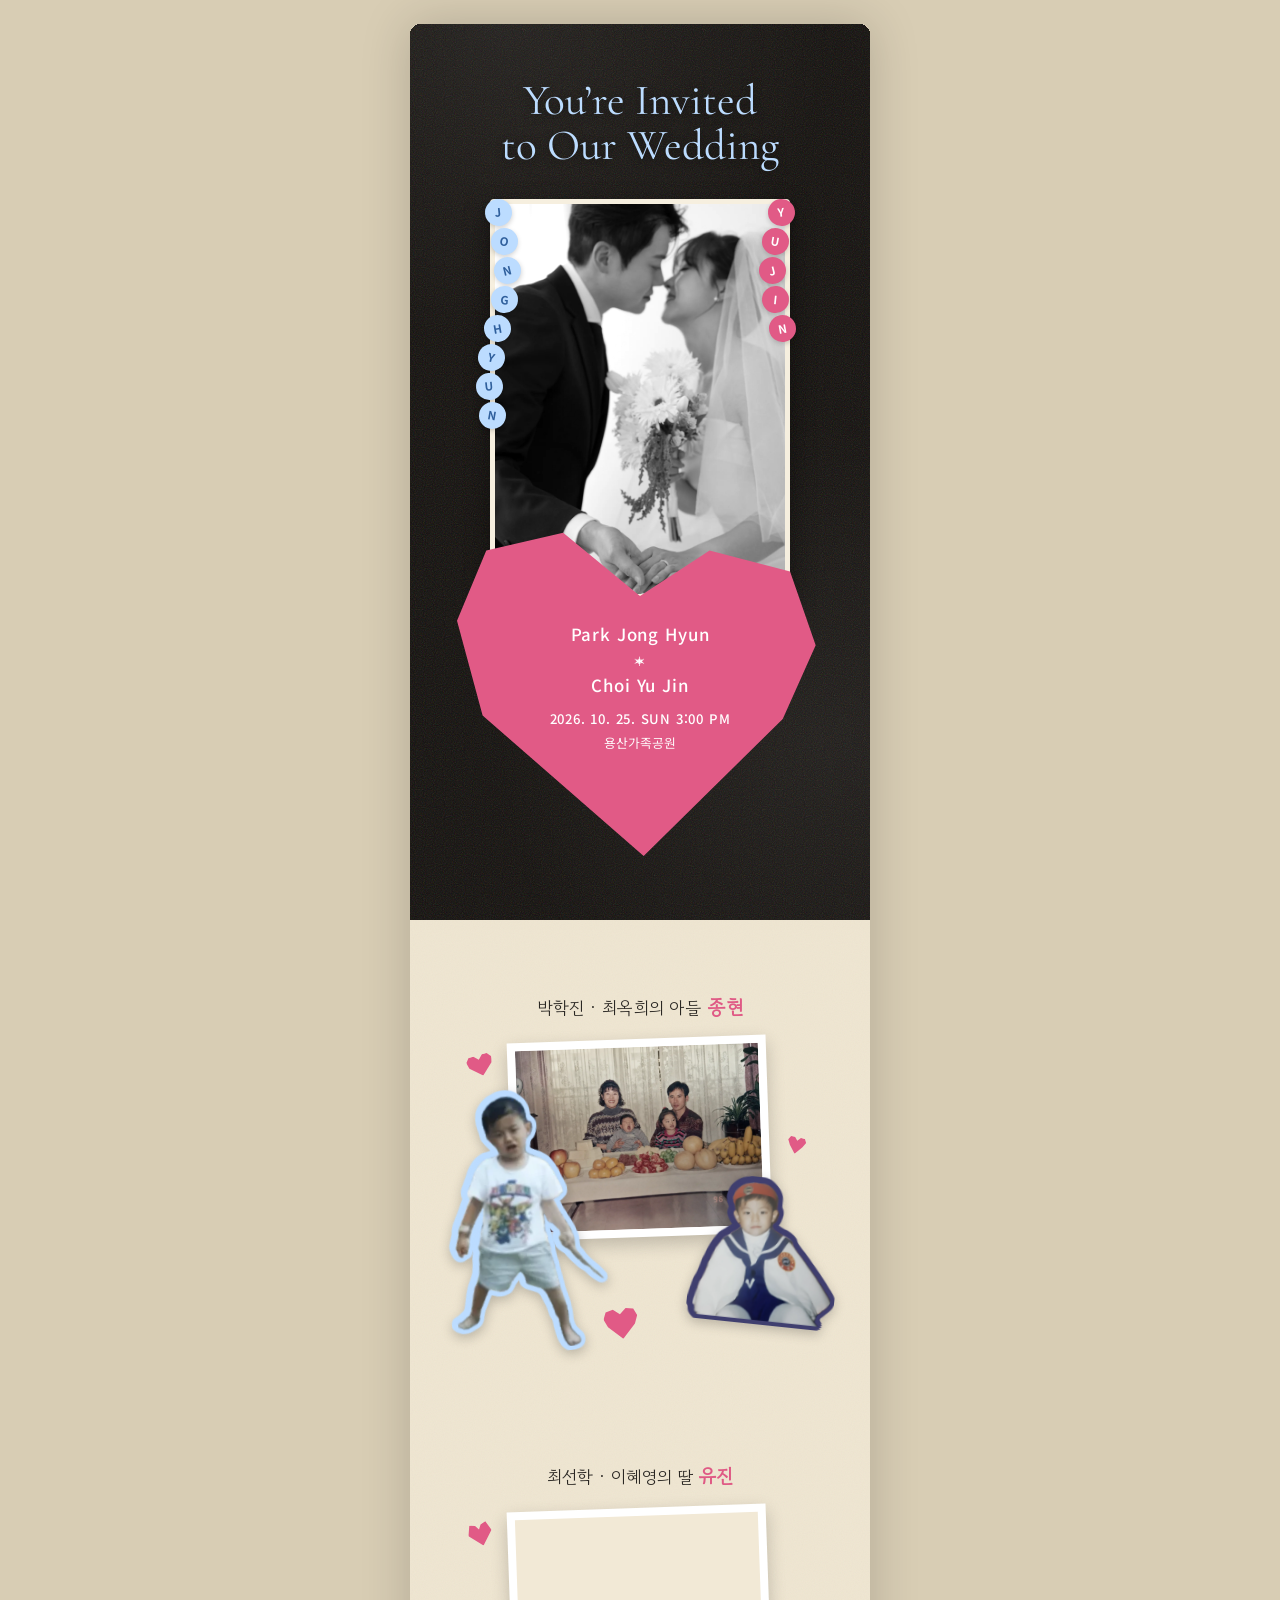
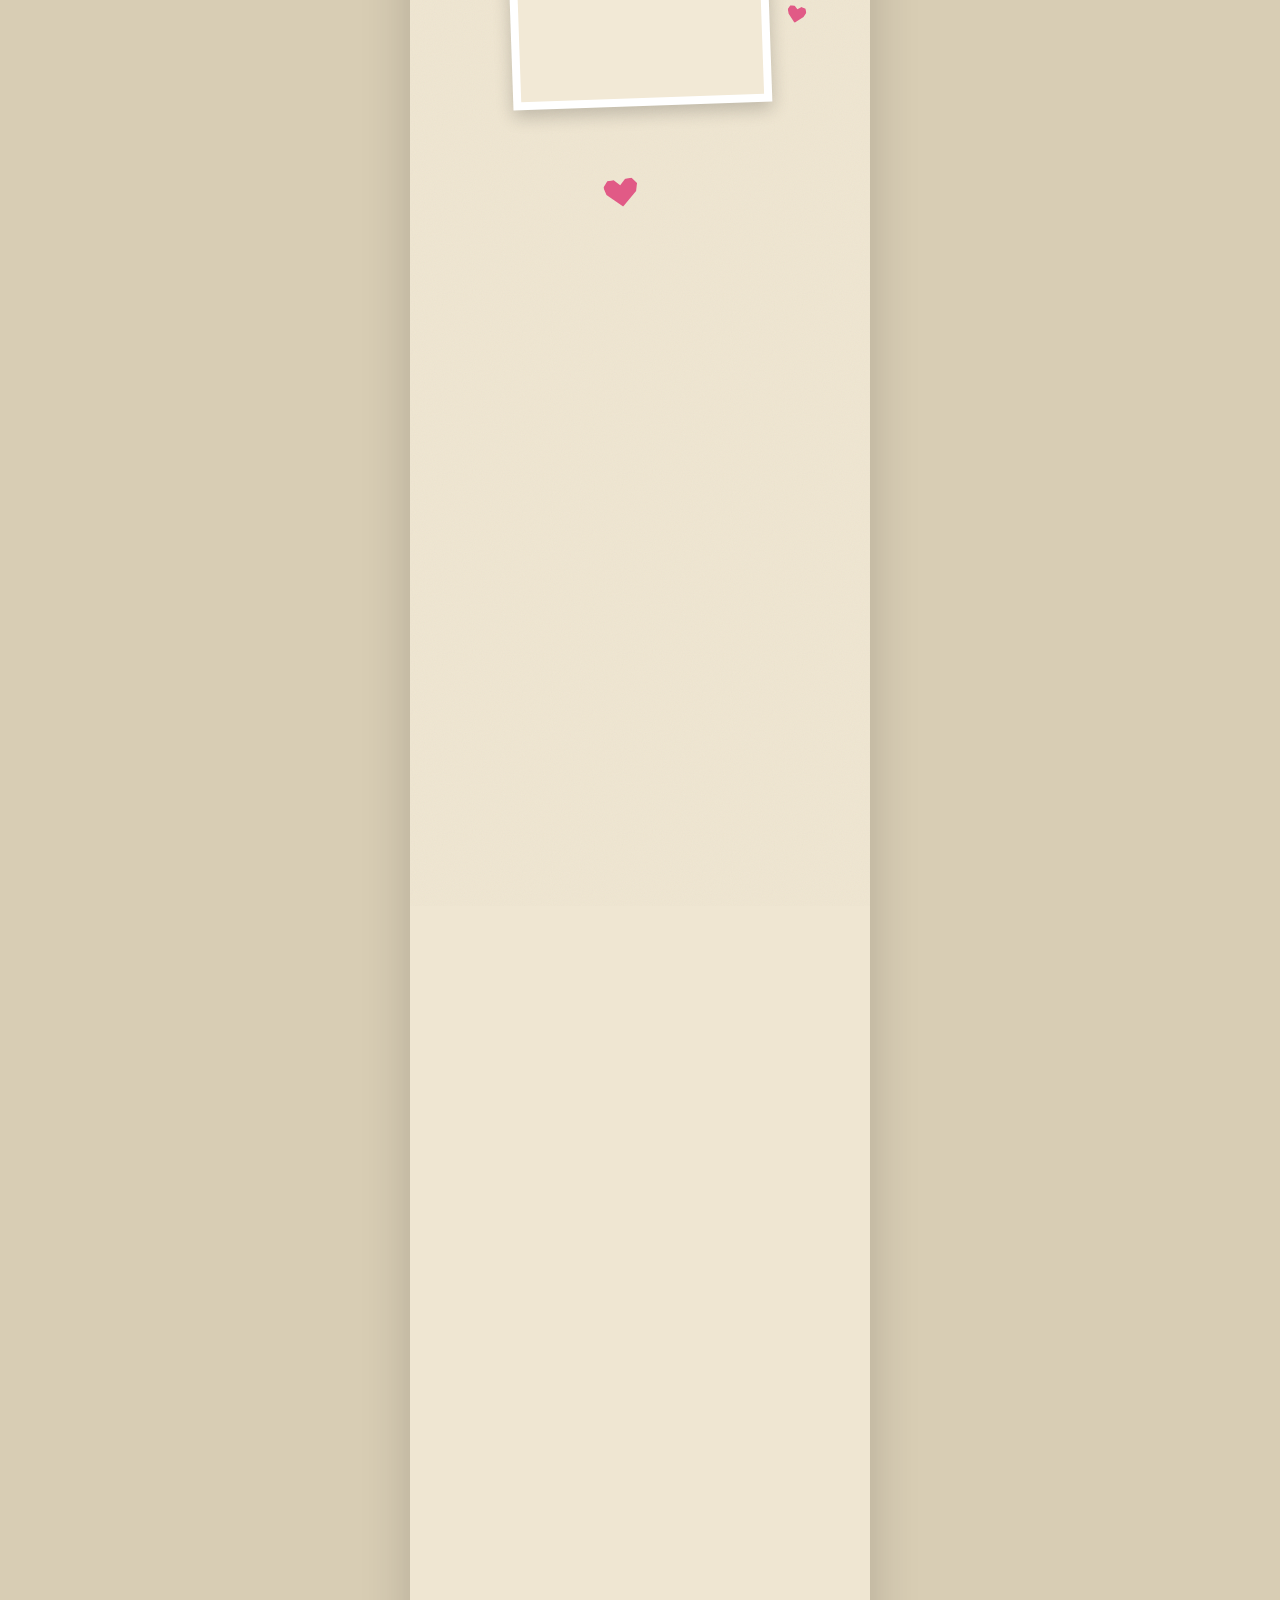
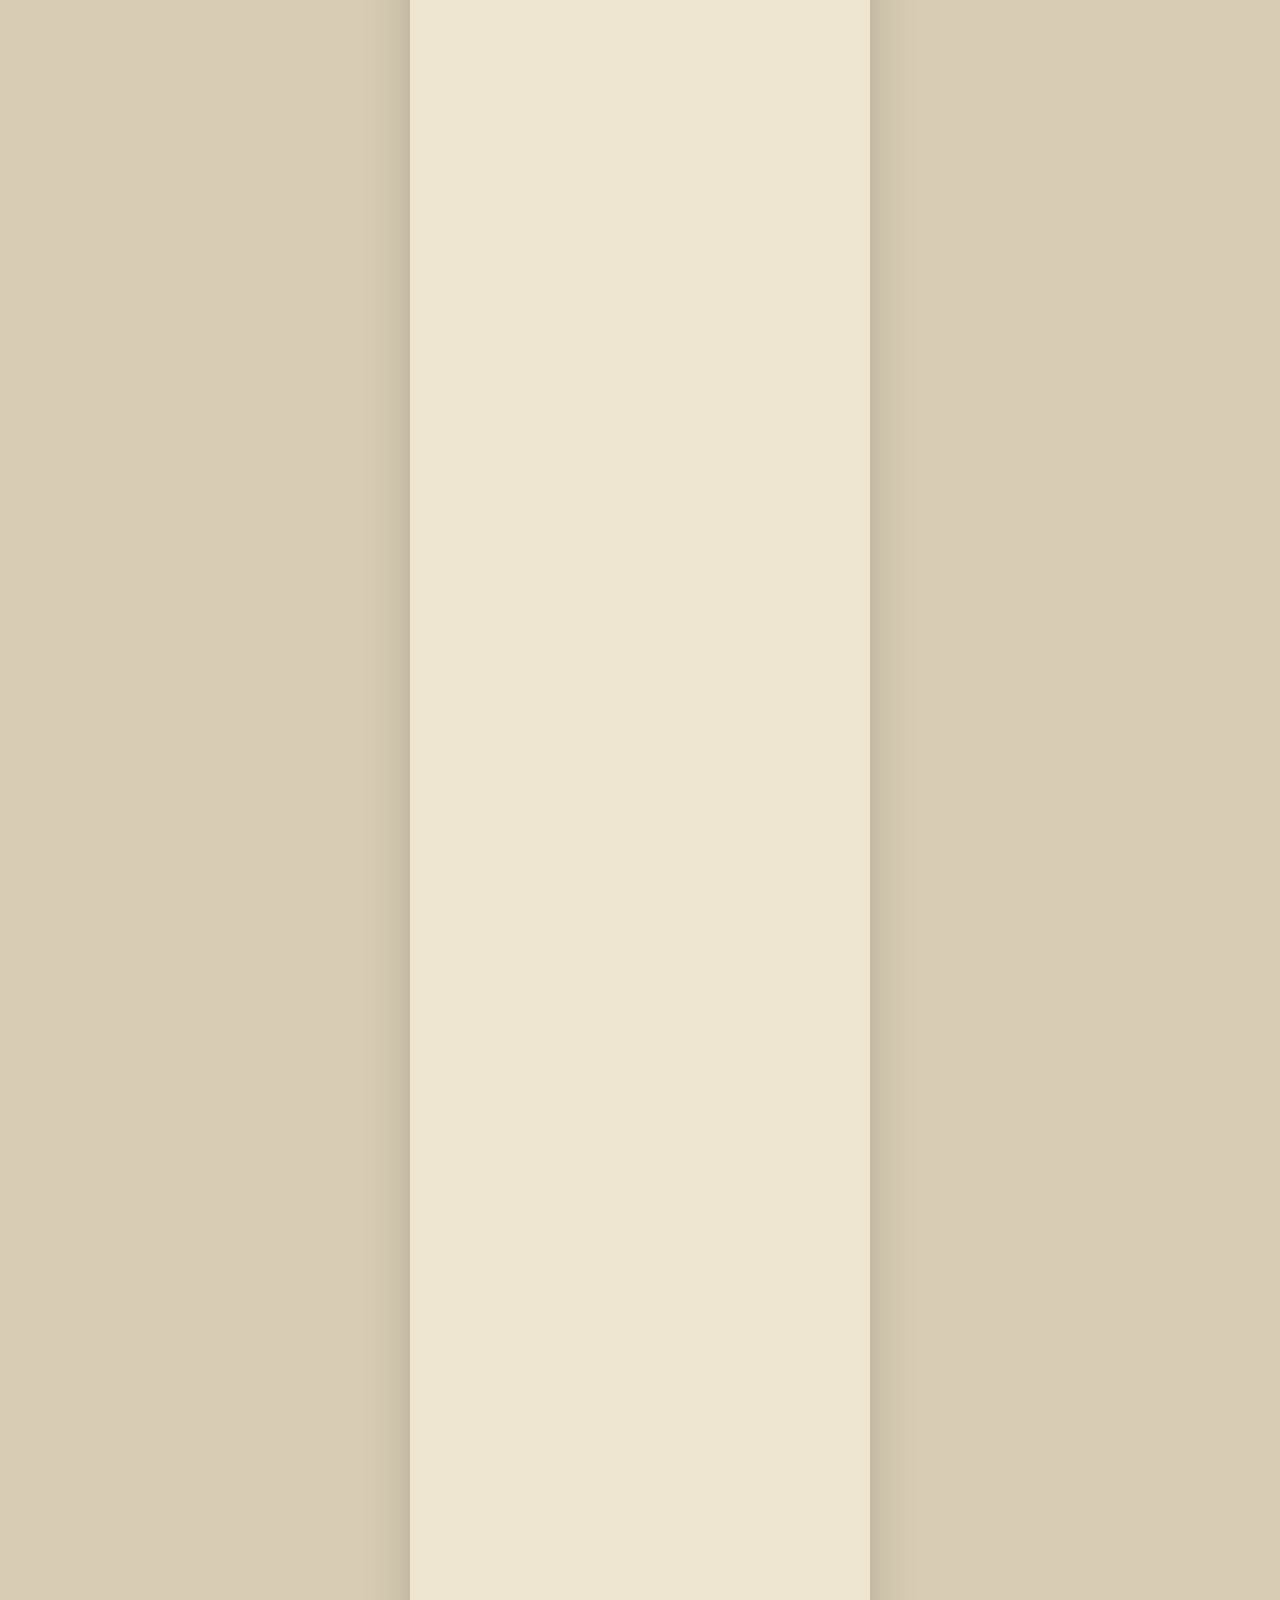
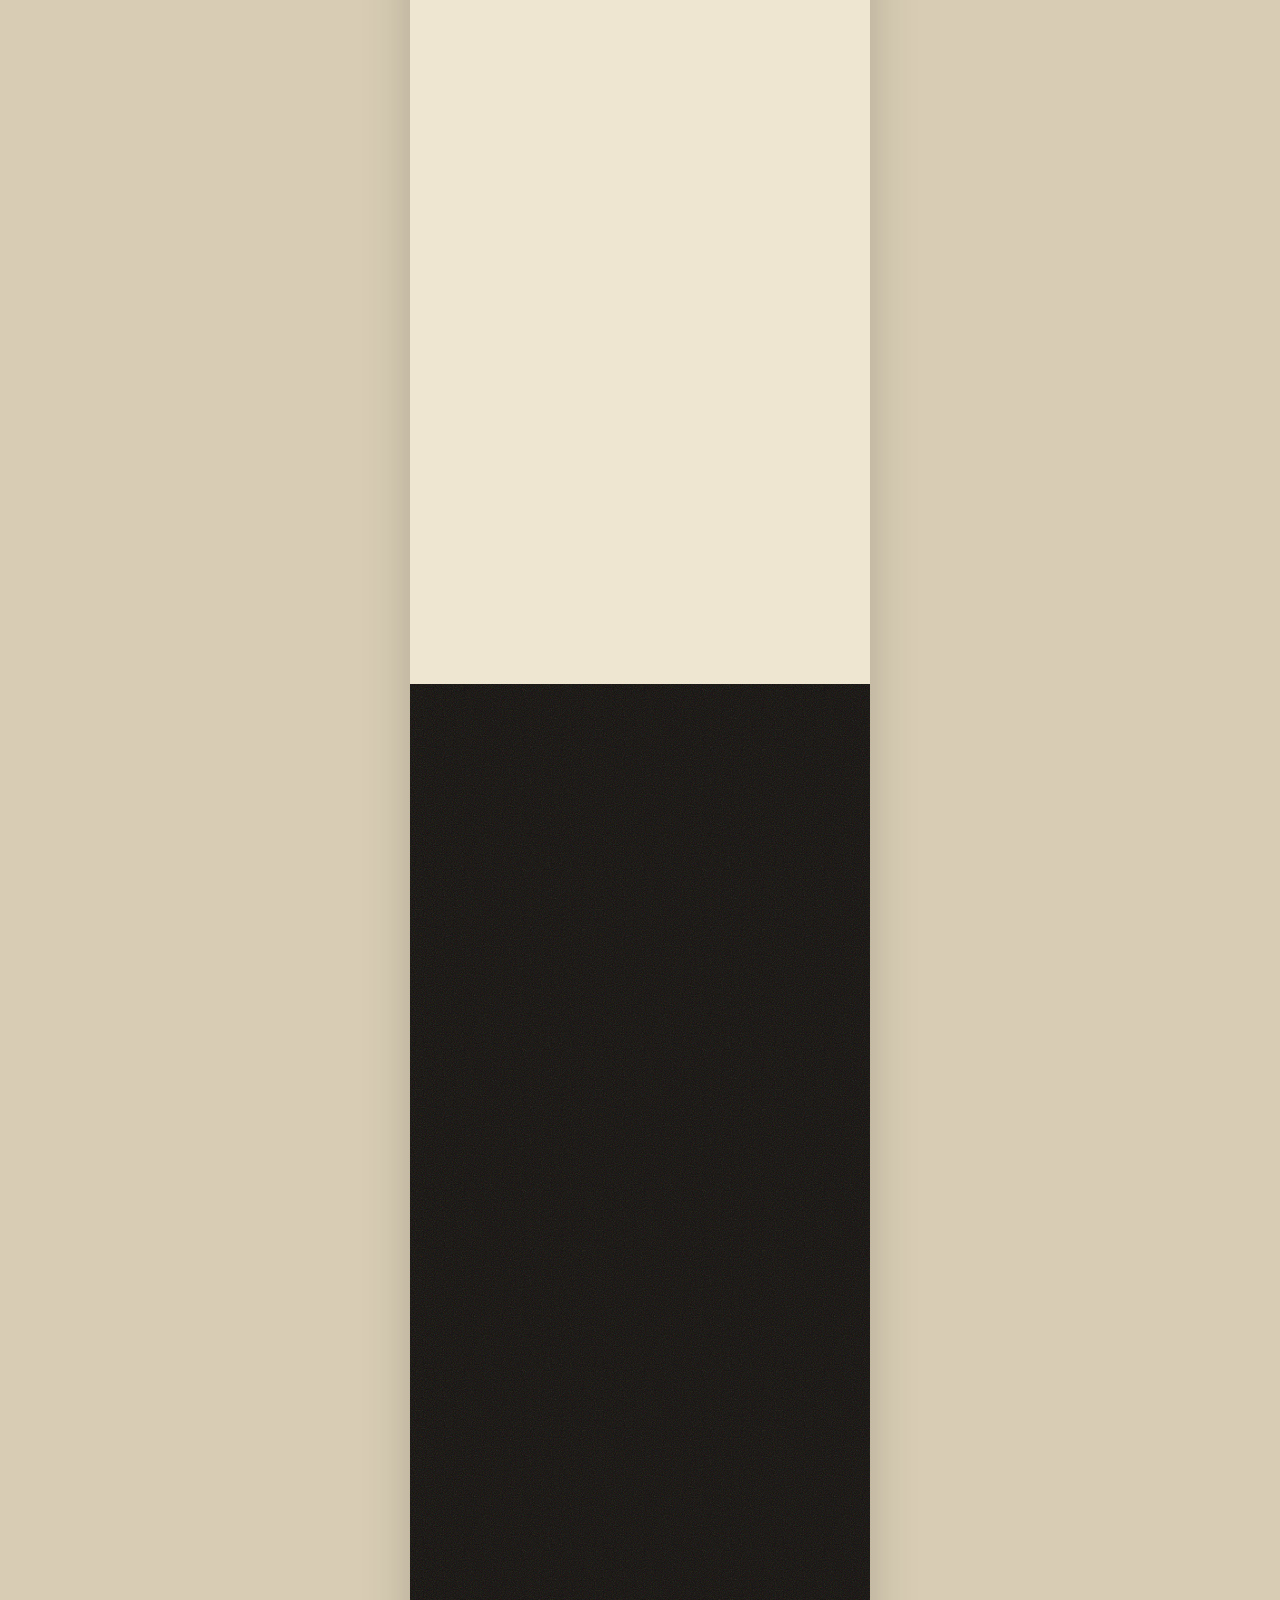
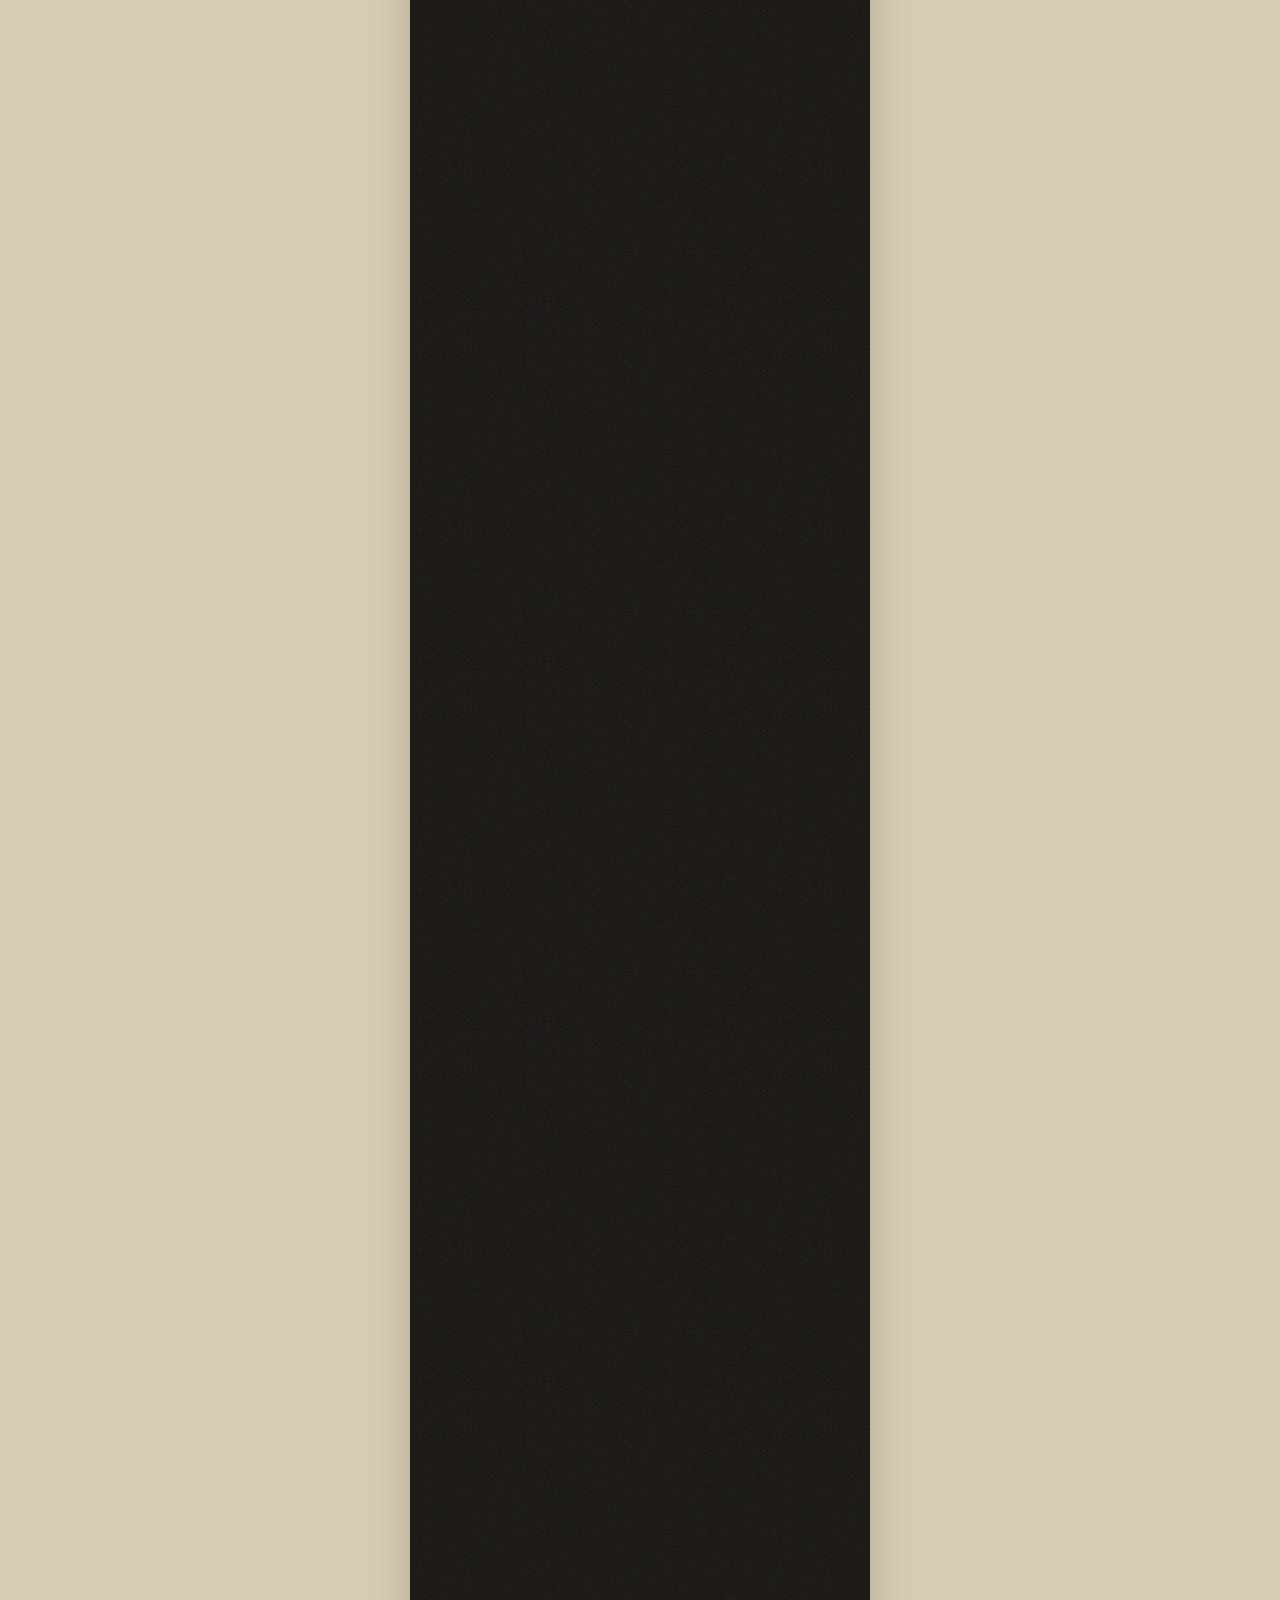
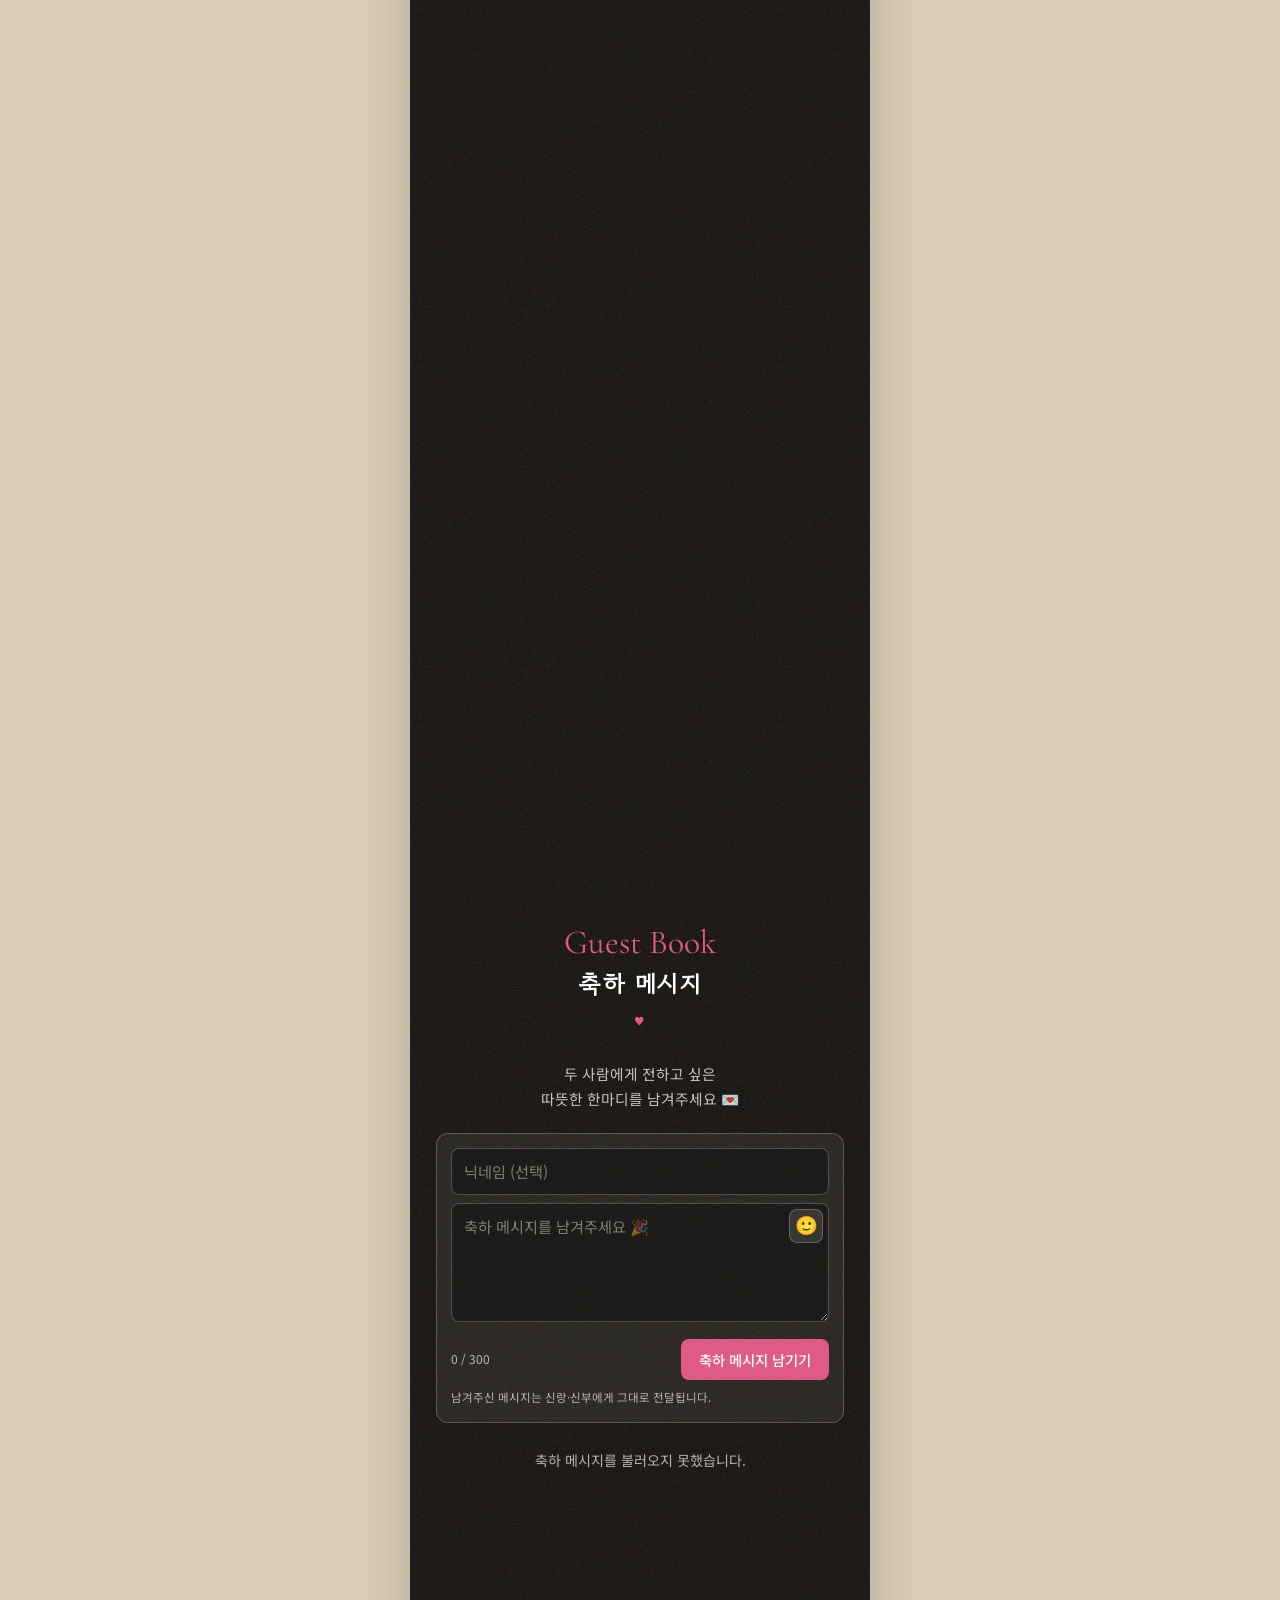
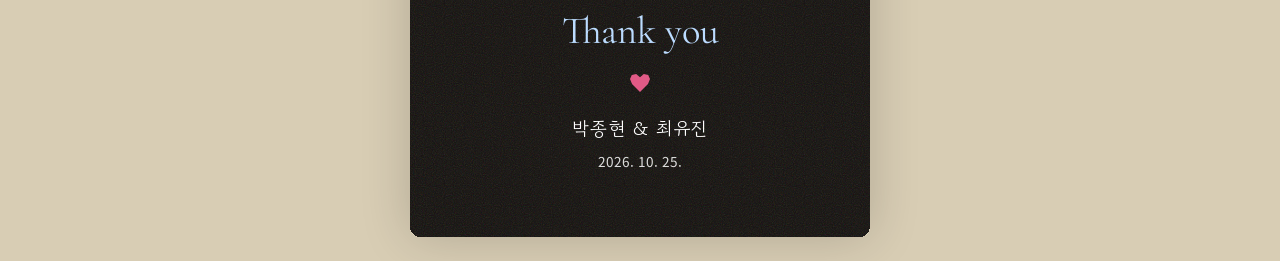
==== commit 96d62fae: "오시는 길: ATM 위치 안내 추가 Co-Authored-By: Claude Opus 5 <noreply@anthropic.com>" ====
--- a/index.html
+++ b/index.html
@@ -291,6 +291,12 @@
         <h3>자가용</h3>
         <!--E:loc-car--><p> 국립중앙박물관 주차 후 도보로 이동</p><!--/E:loc-car-->
       </div>
+      <div class="info-block">
+        <h3>ATM</h3>
+        <!--E:loc-atm--><p>용산가족공원 앞 육교를 건너 <strong>온누리교회</strong>에 하나은행 ATM이 있습니다.</p>
+        <p>국립중앙박물관에 주차하신 분들은 박물관 <strong>투썸플레이스 옆</strong> 농협은행 ATM을 이용하실 수 있습니다.</p><!--/E:loc-atm-->
+      </div>
+
       <div class="park-notice">
         <p class="park-notice__title">주차 안내</p>
         <div class="park-notice__lines">
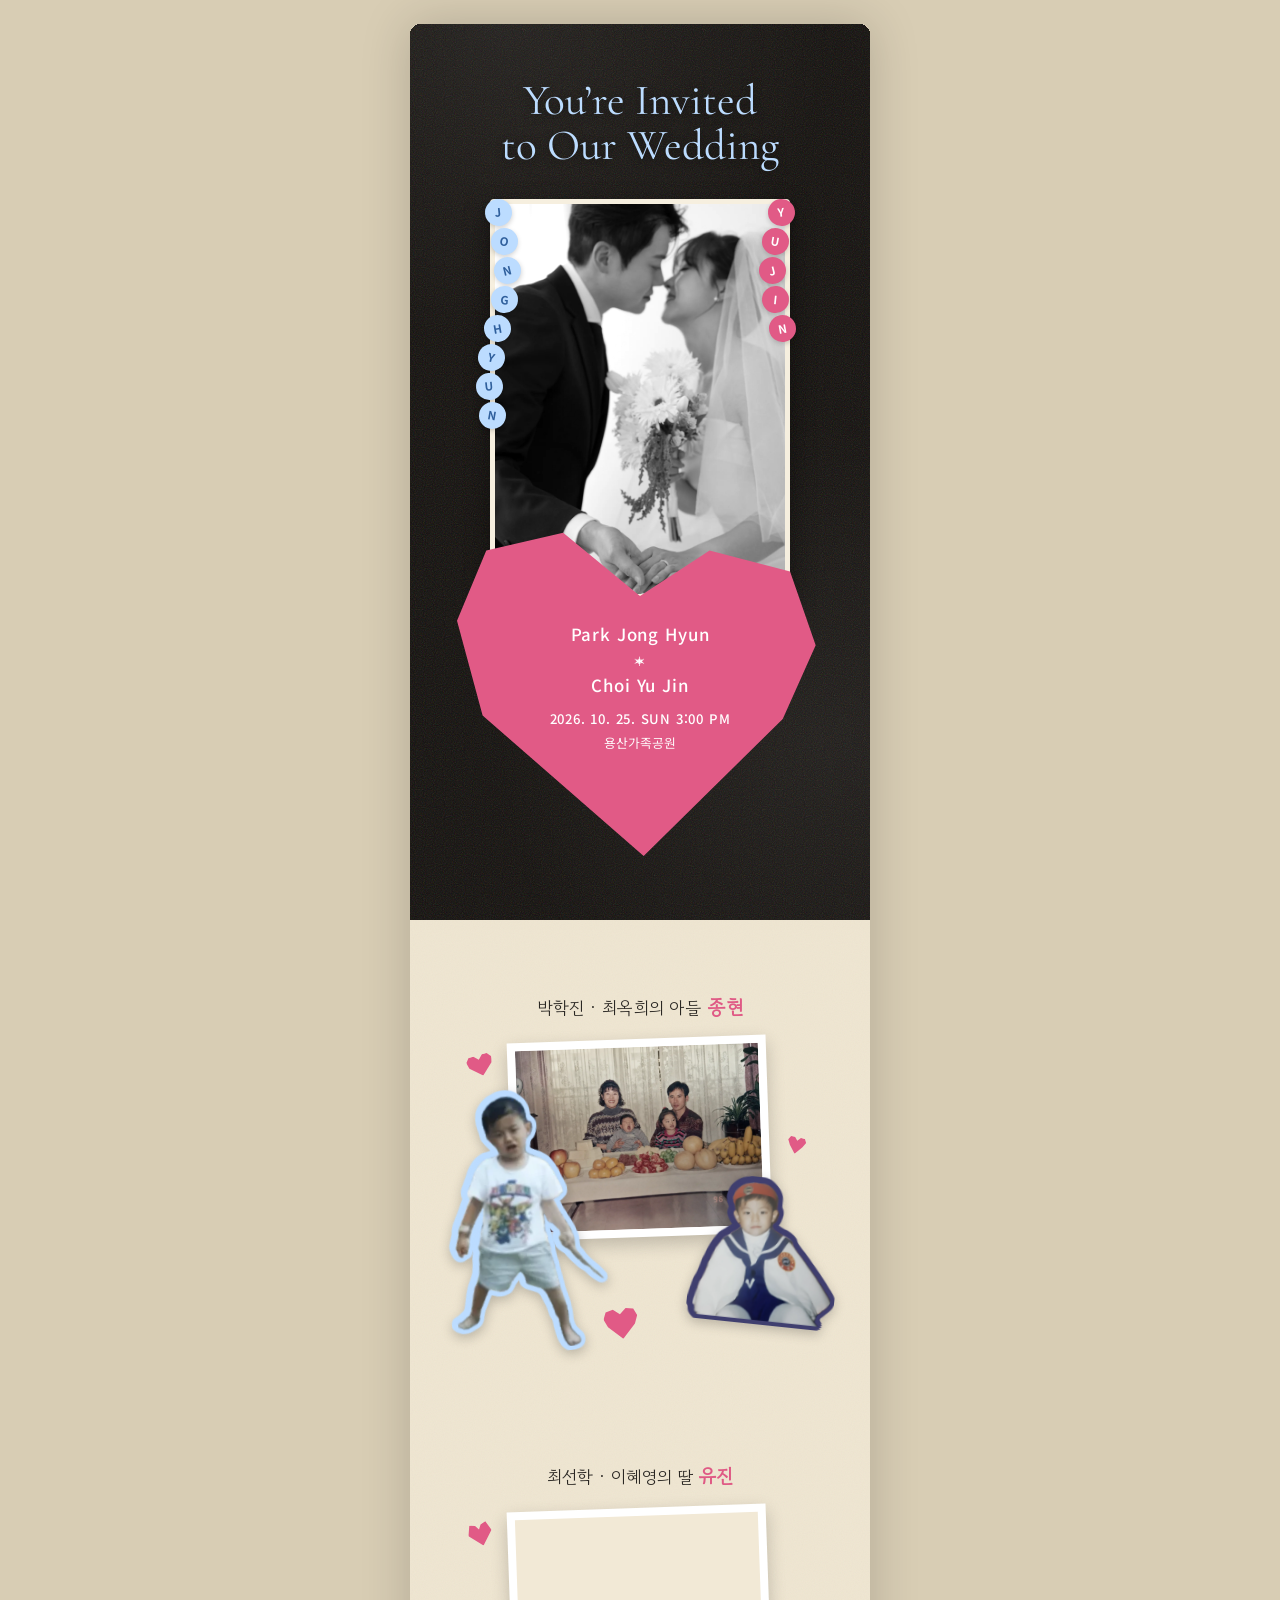
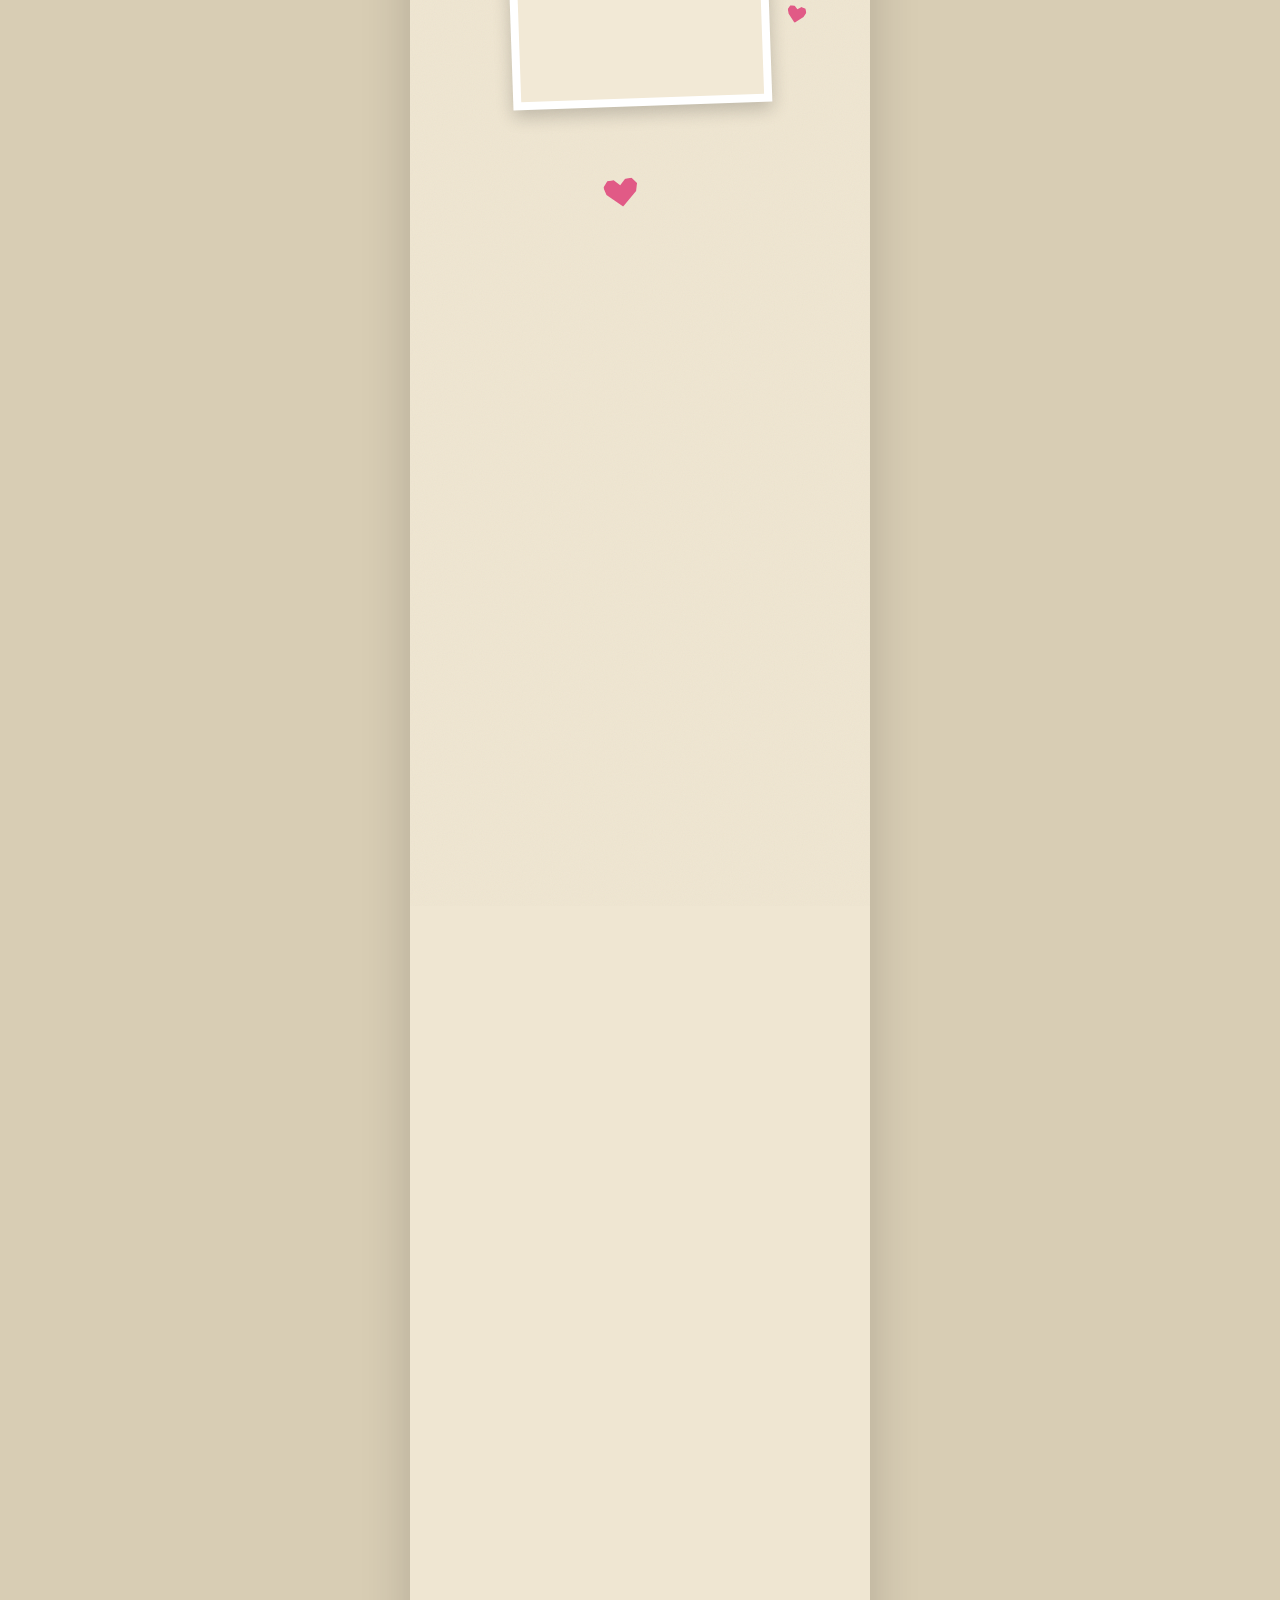
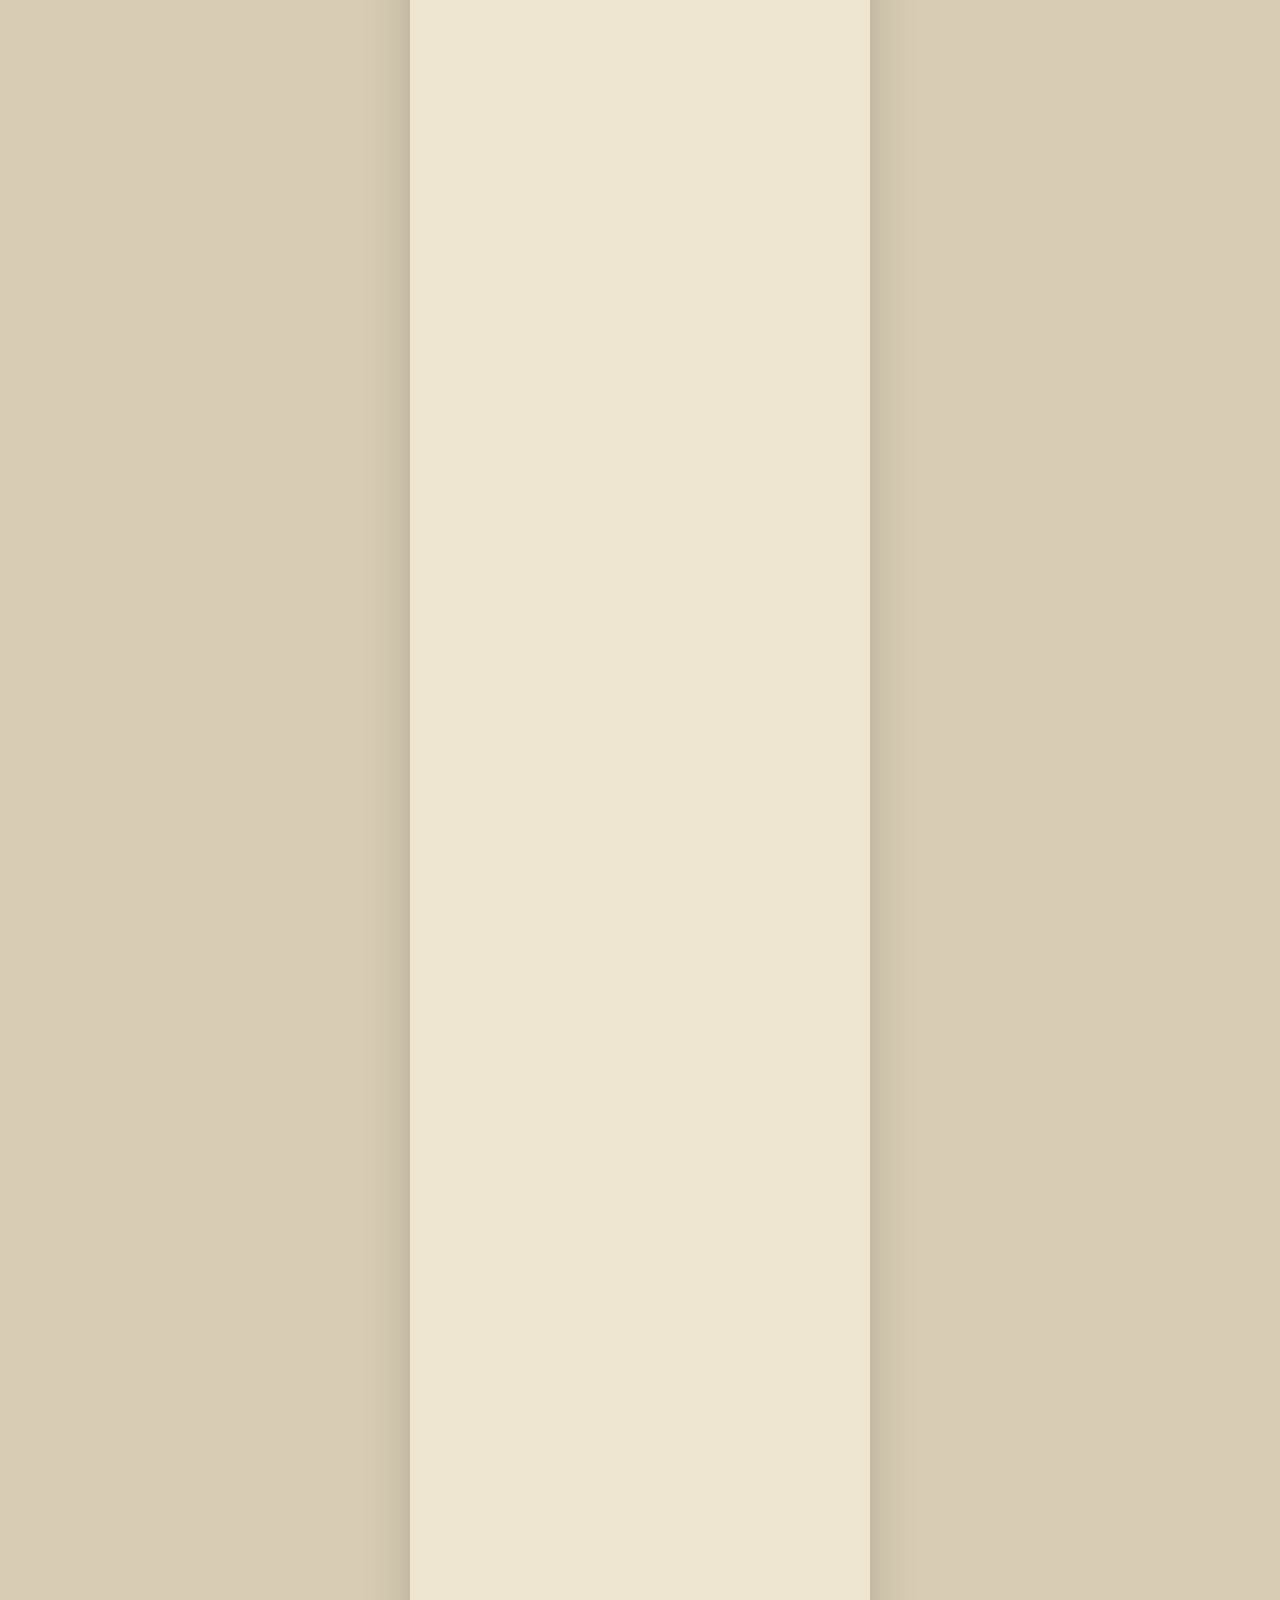
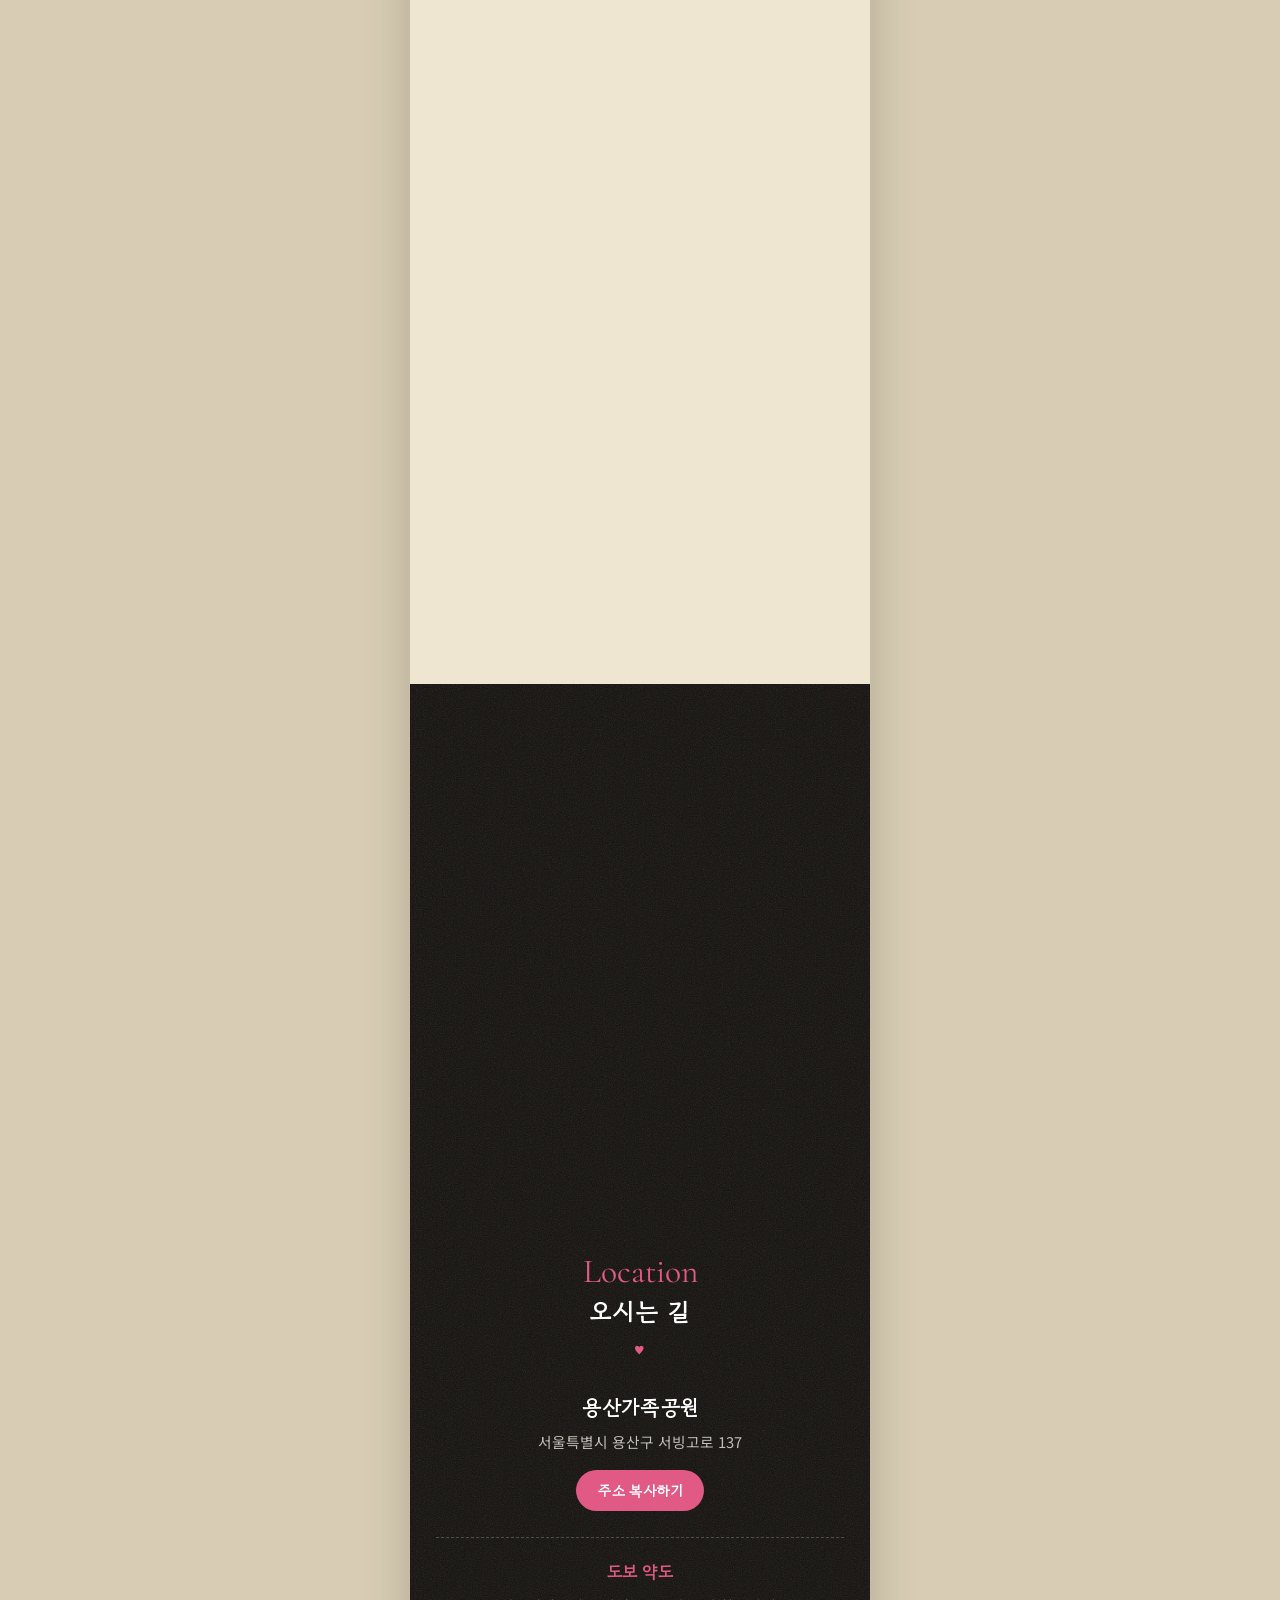
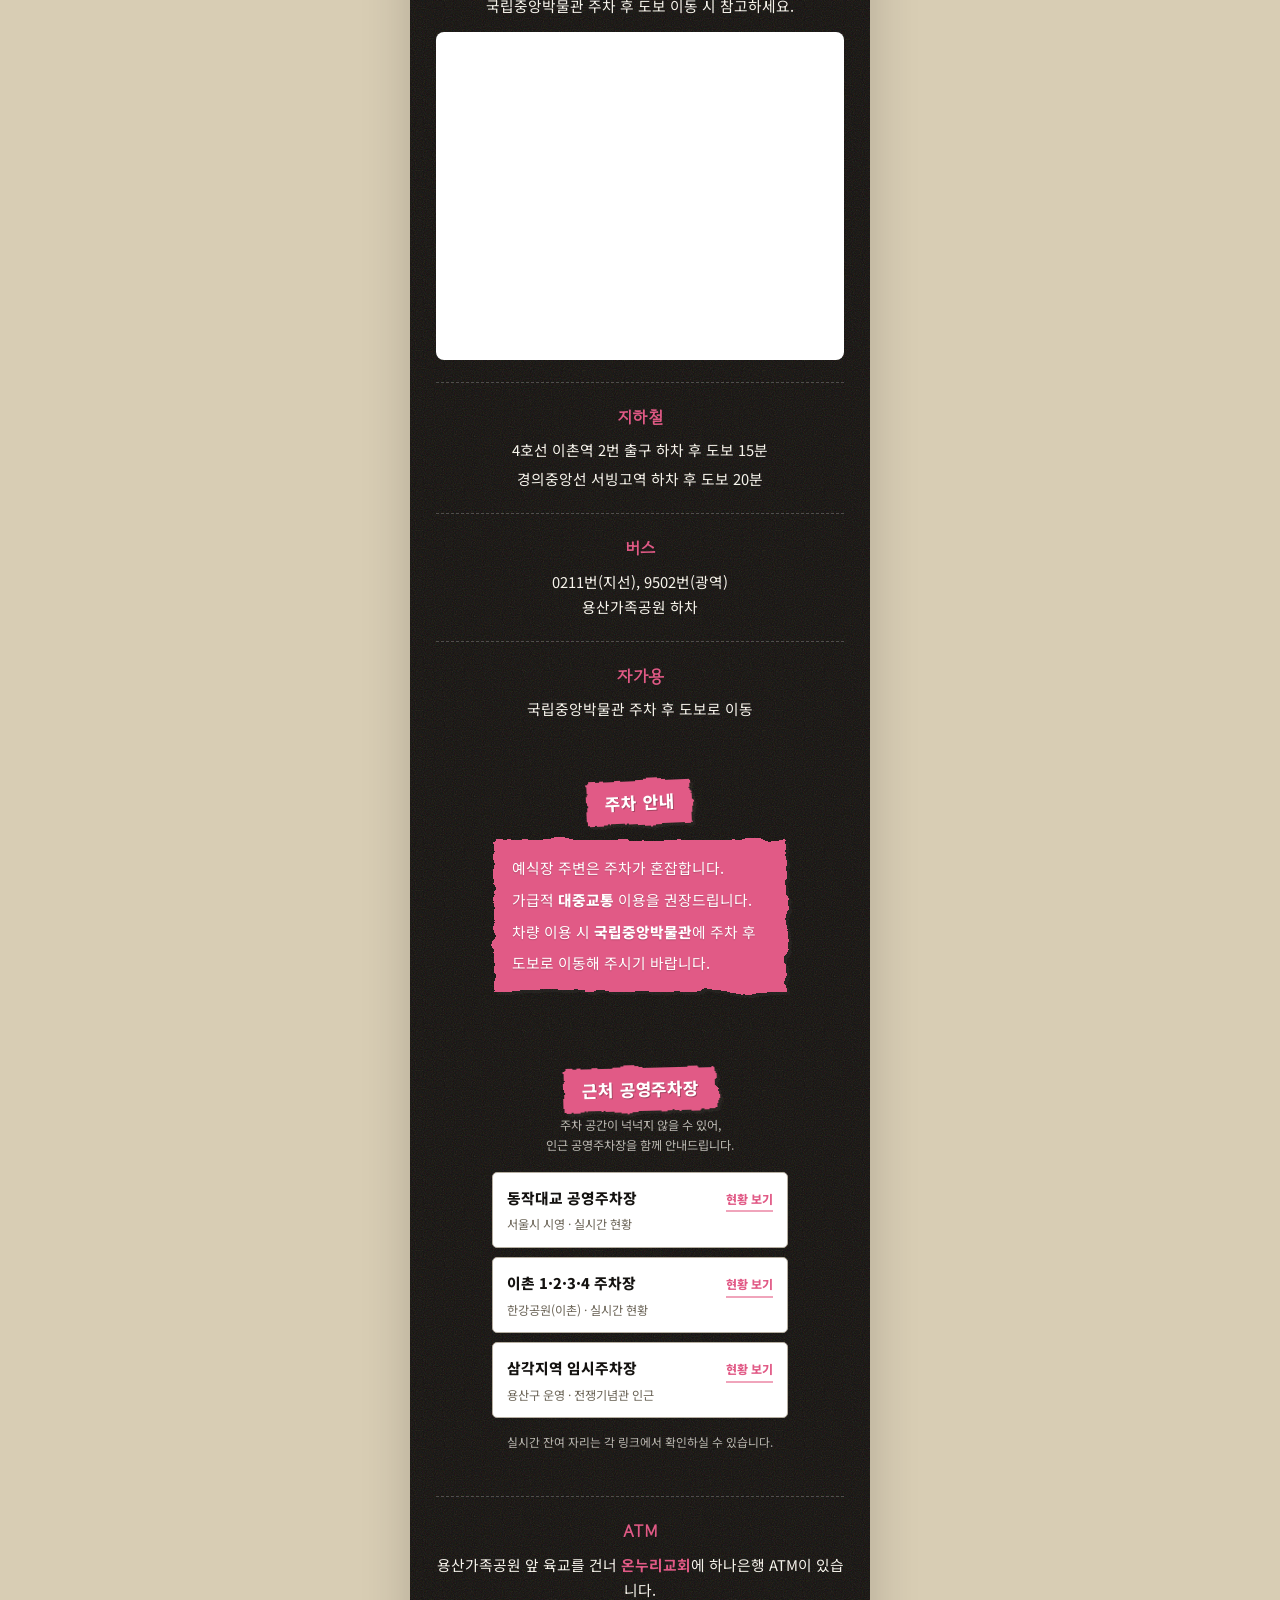
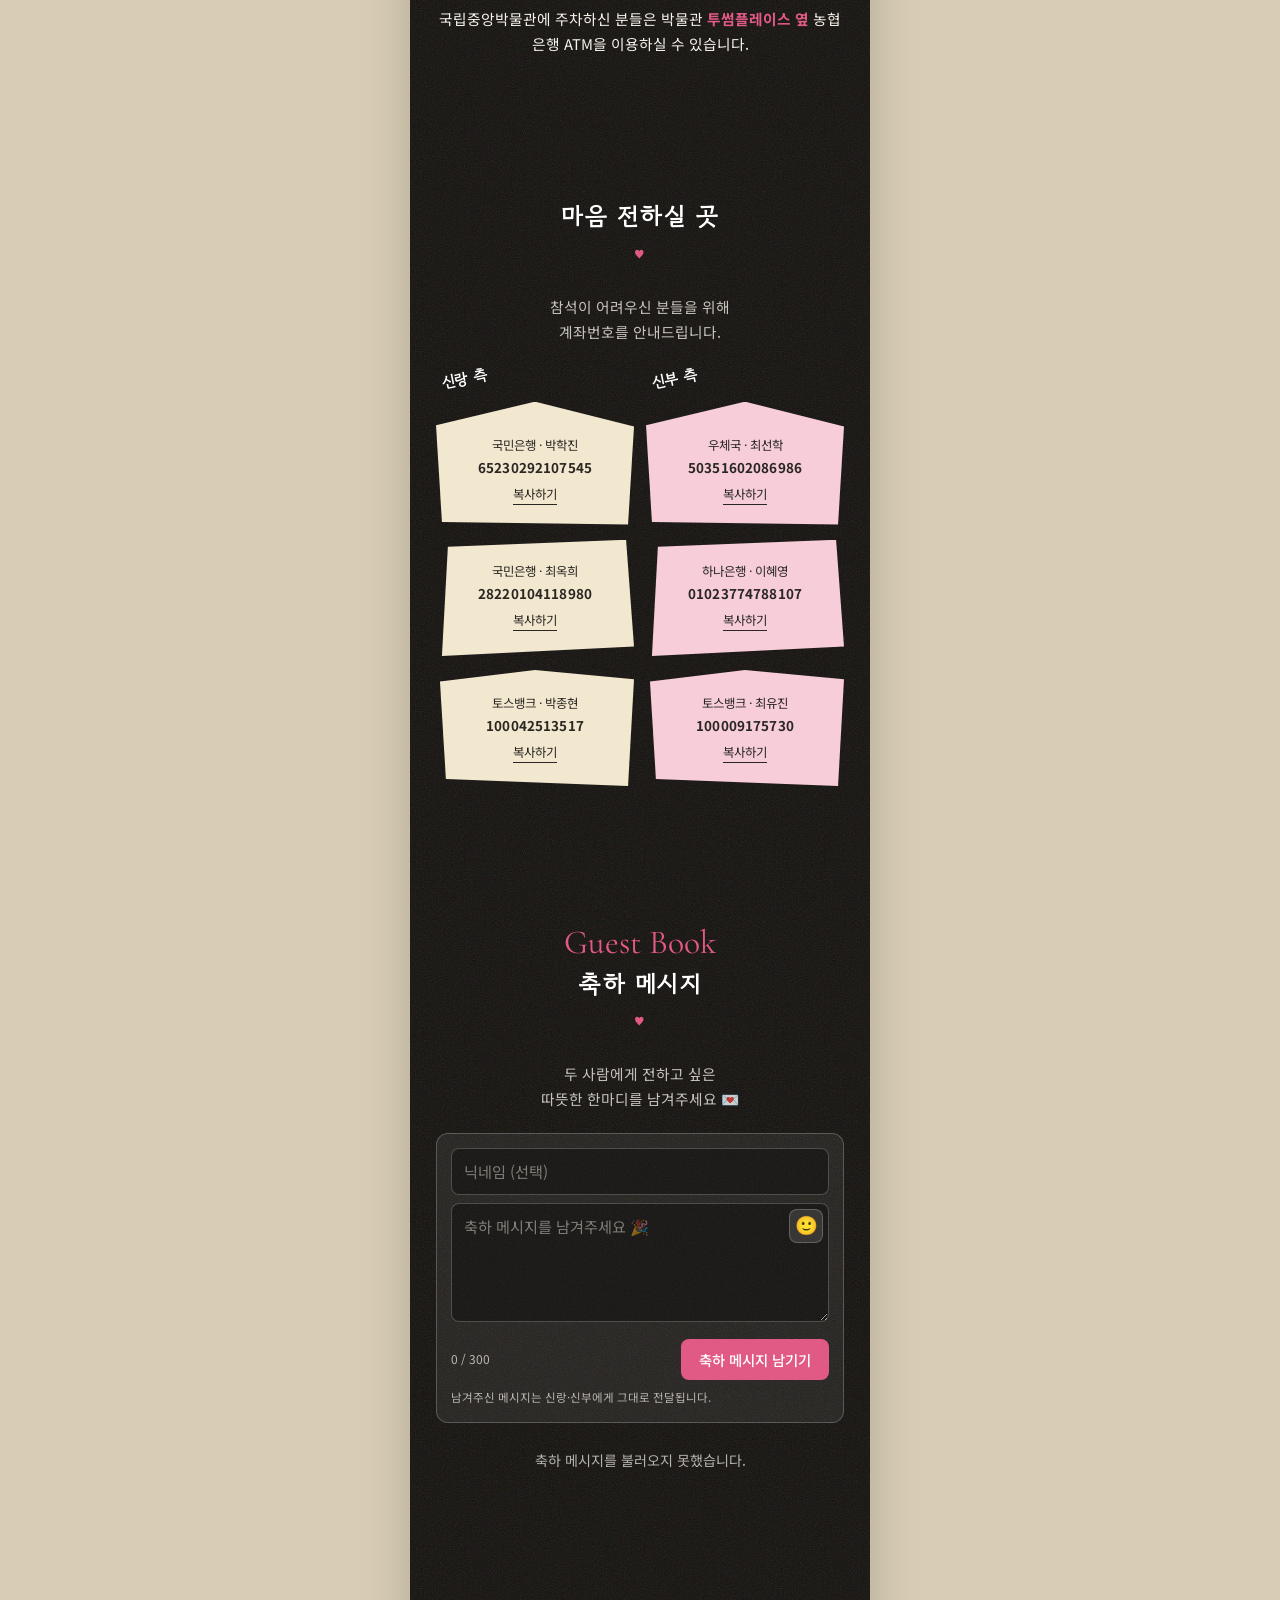
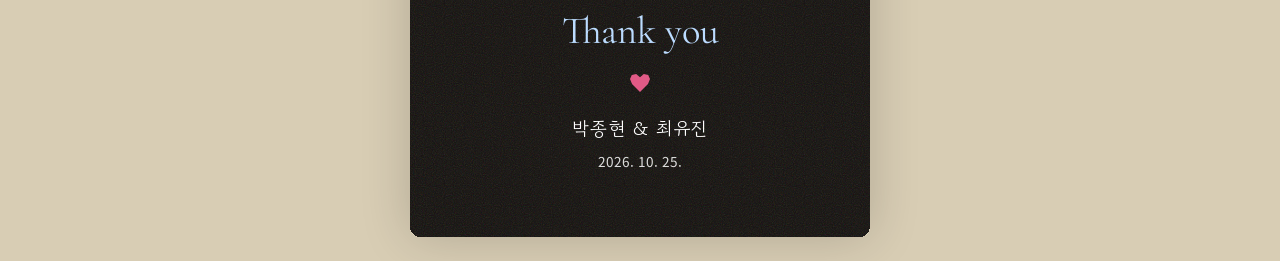
==== commit f8625e65: "오시는 길: ATM 안내를 근처 공영주차장 아래로 이동 Co-Authored-By: Claude Opus 5 <noreply@anthropic.com>" ====
--- a/index.html
+++ b/index.html
@@ -291,11 +291,6 @@
         <h3>자가용</h3>
         <!--E:loc-car--><p> 국립중앙박물관 주차 후 도보로 이동</p><!--/E:loc-car-->
       </div>
-      <div class="info-block">
-        <h3>ATM</h3>
-        <!--E:loc-atm--><p>용산가족공원 앞 육교를 건너 <strong>온누리교회</strong>에 하나은행 ATM이 있습니다.</p>
-        <p>국립중앙박물관에 주차하신 분들은 박물관 <strong>투썸플레이스 옆</strong> 농협은행 ATM을 이용하실 수 있습니다.</p><!--/E:loc-atm-->
-      </div>
 
       <div class="park-notice">
         <p class="park-notice__title">주차 안내</p>
@@ -353,6 +348,12 @@
         </ul>
         <p class="park-live__foot">실시간 잔여 자리는 각 링크에서 확인하실 수 있습니다.</p>
       </div>
+
+      <div class="info-block">
+        <h3>ATM</h3>
+        <!--E:loc-atm--><p>용산가족공원 앞 육교를 건너 <strong>온누리교회</strong>에 하나은행 ATM이 있습니다.</p>
+        <p>국립중앙박물관에 주차하신 분들은 박물관 <strong>투썸플레이스 옆</strong> 농협은행 ATM을 이용하실 수 있습니다.</p><!--/E:loc-atm-->
+      </div>
     </section>
 
     <!-- ===== 마음 전하기 (계좌) ===== -->
